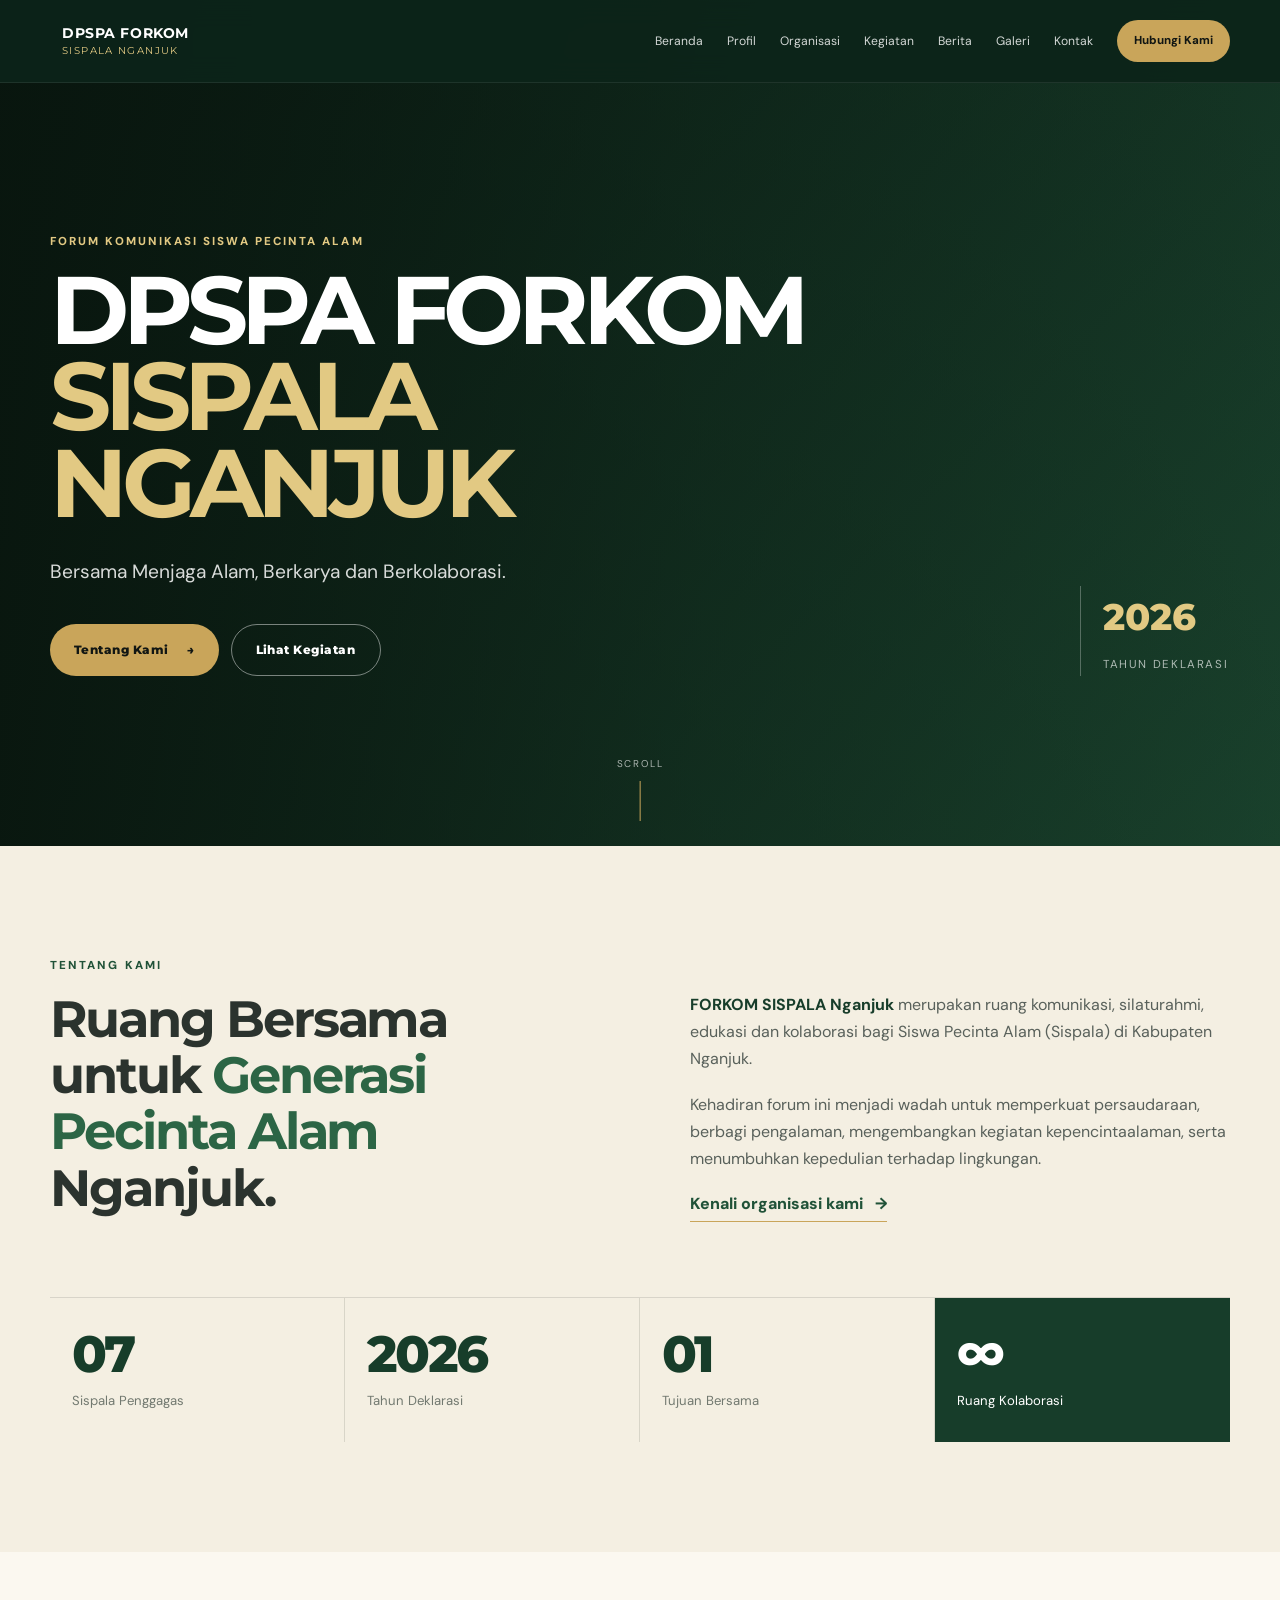
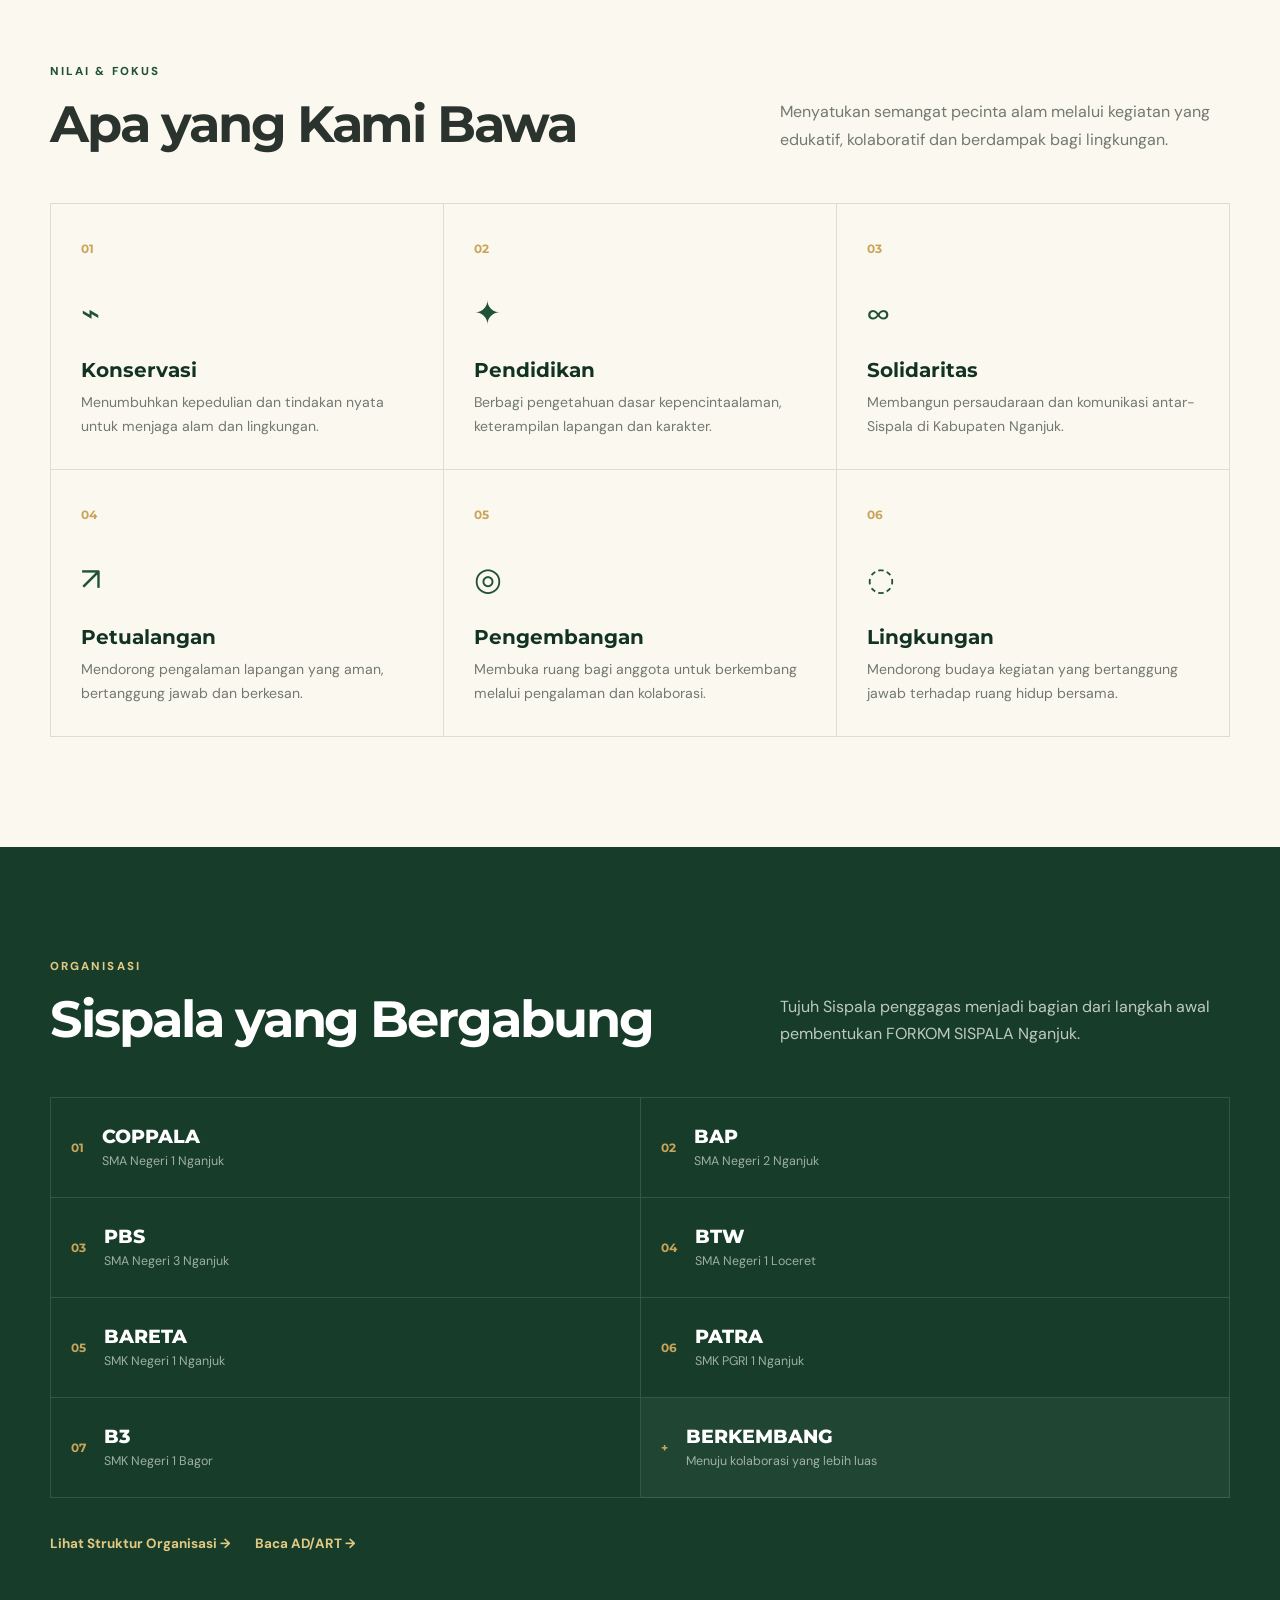
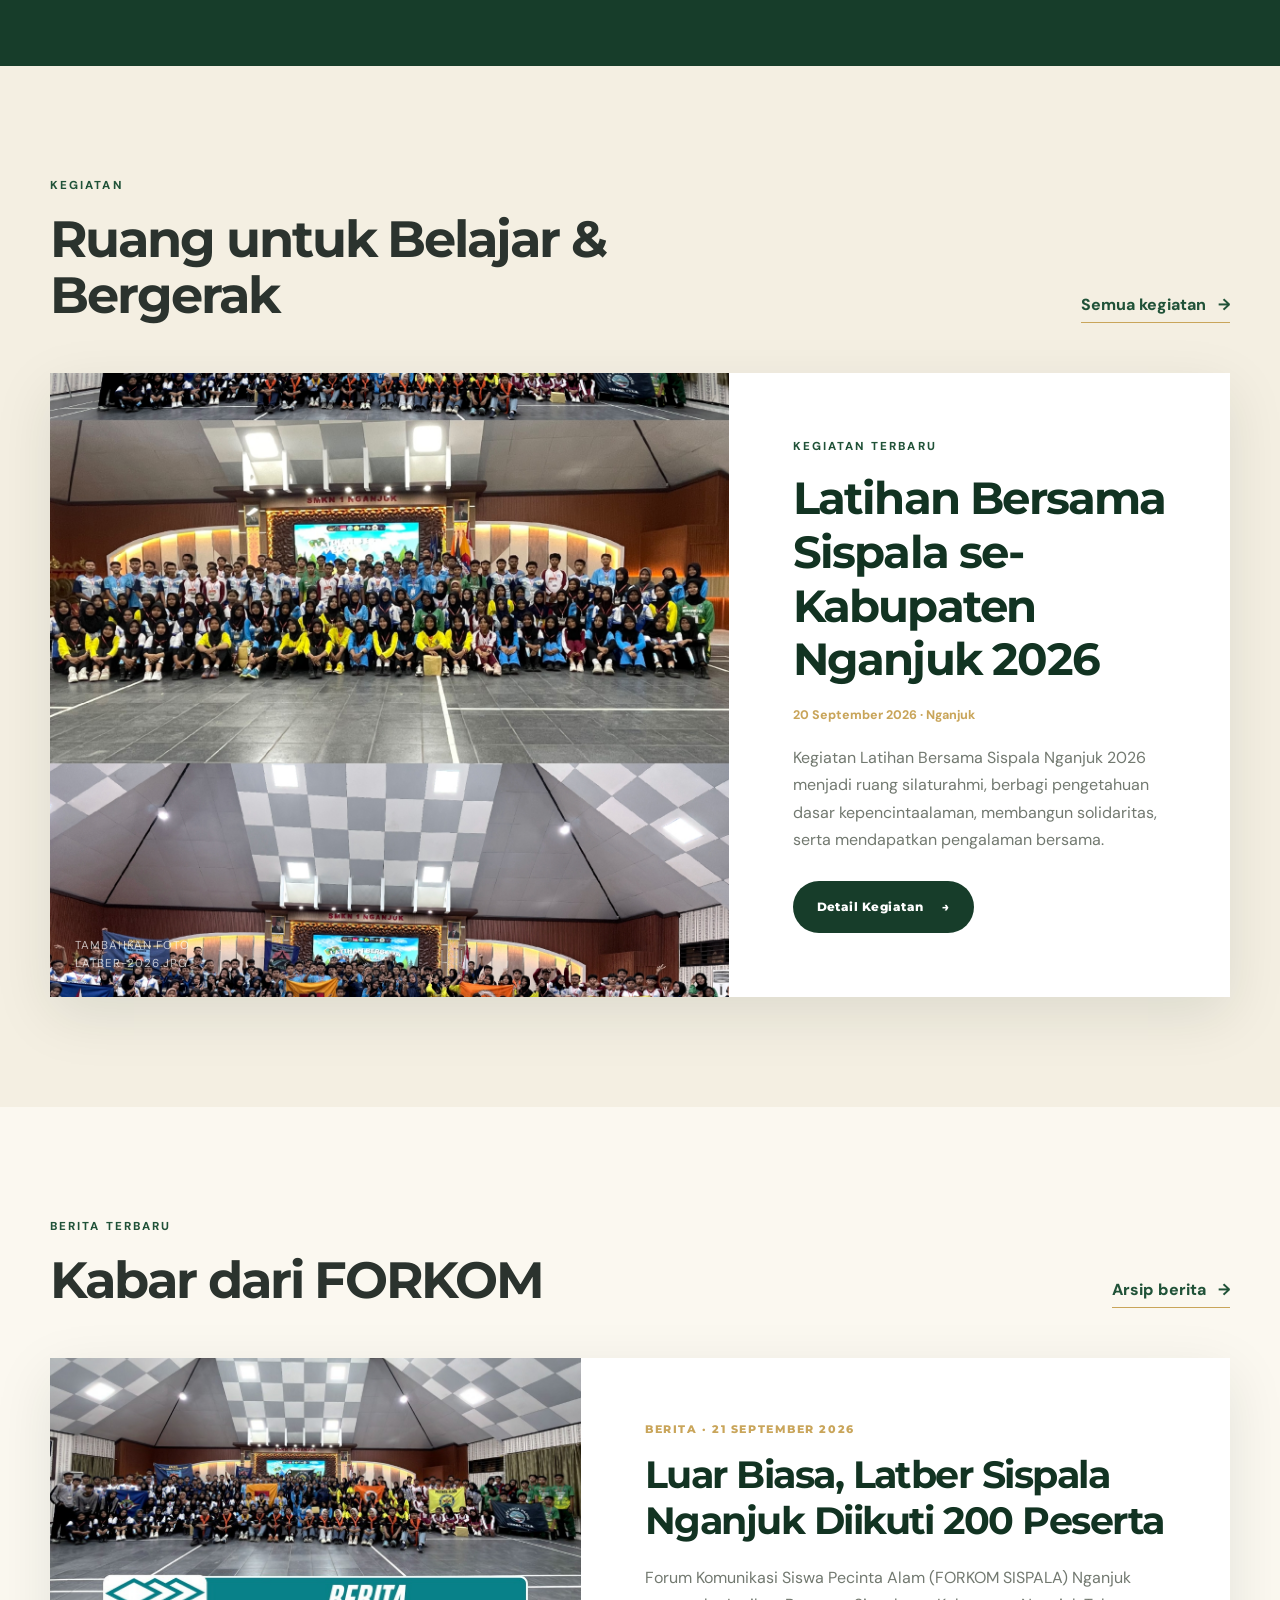
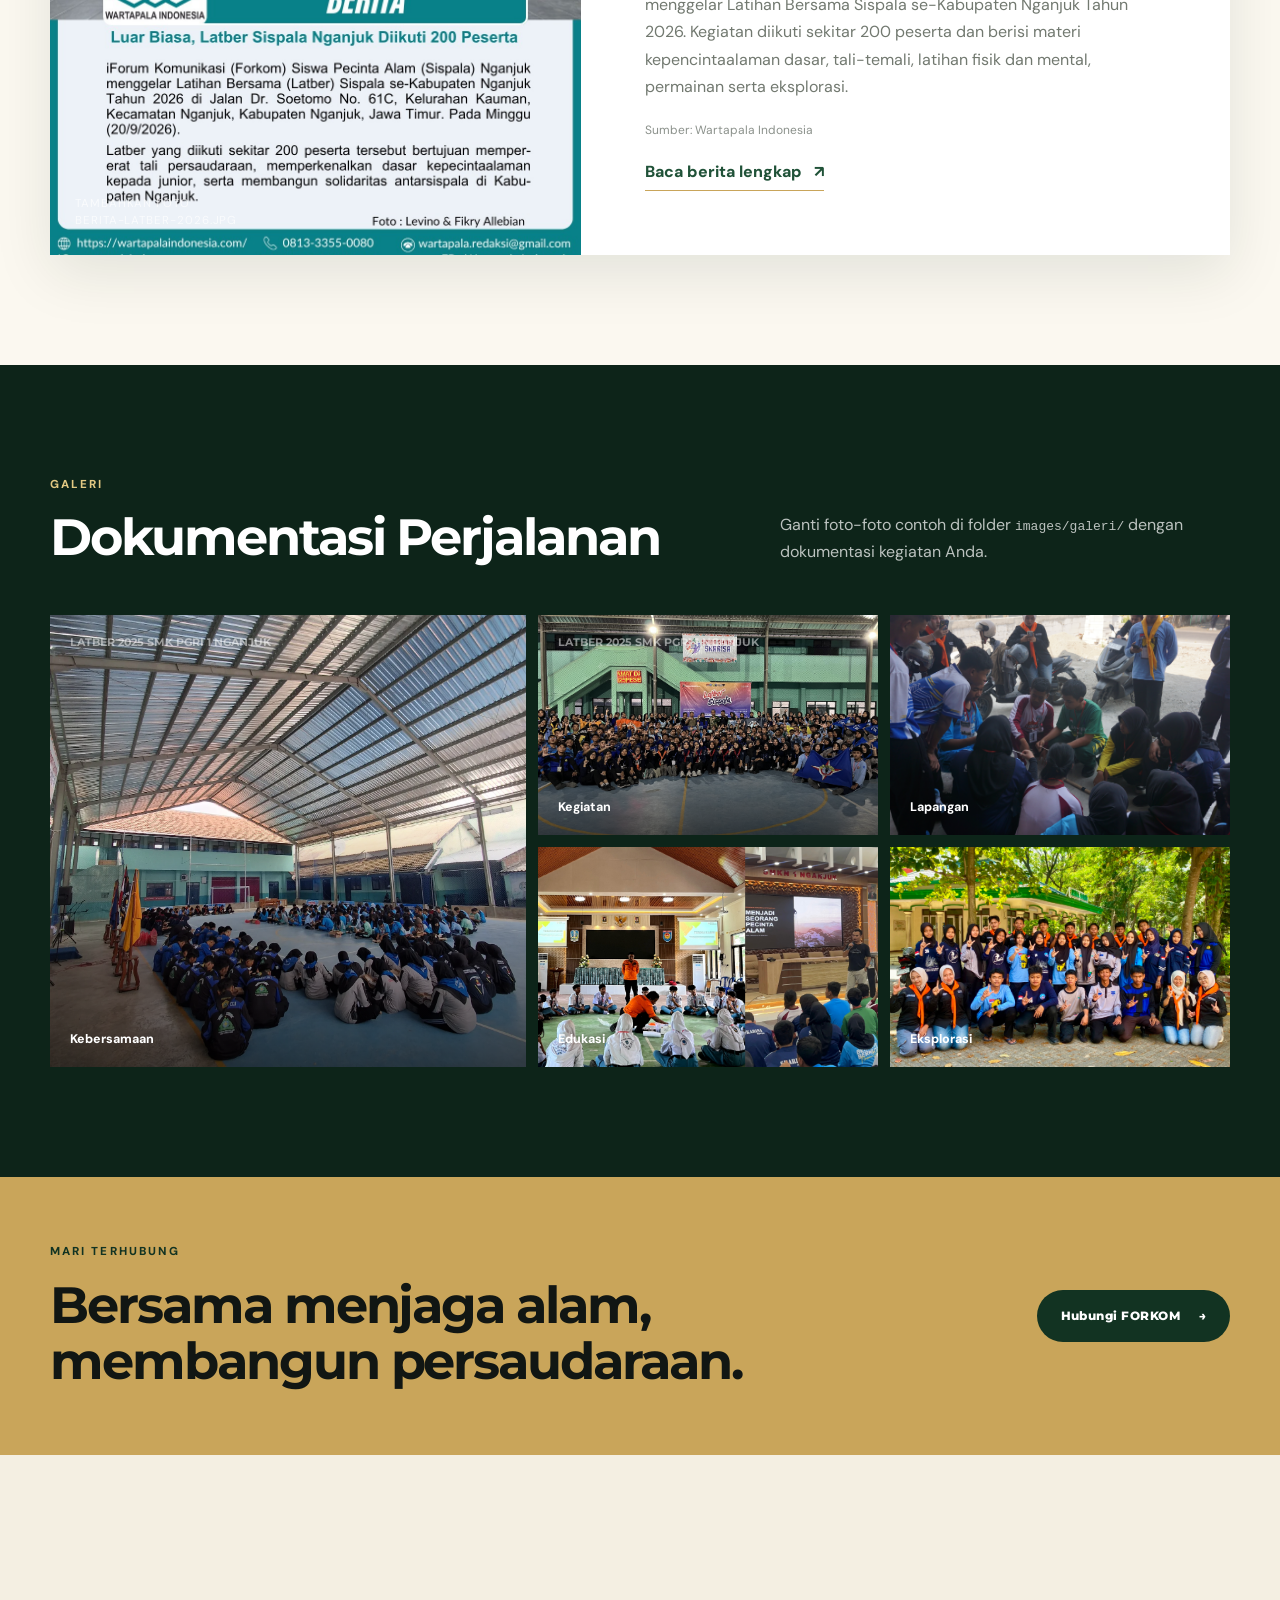
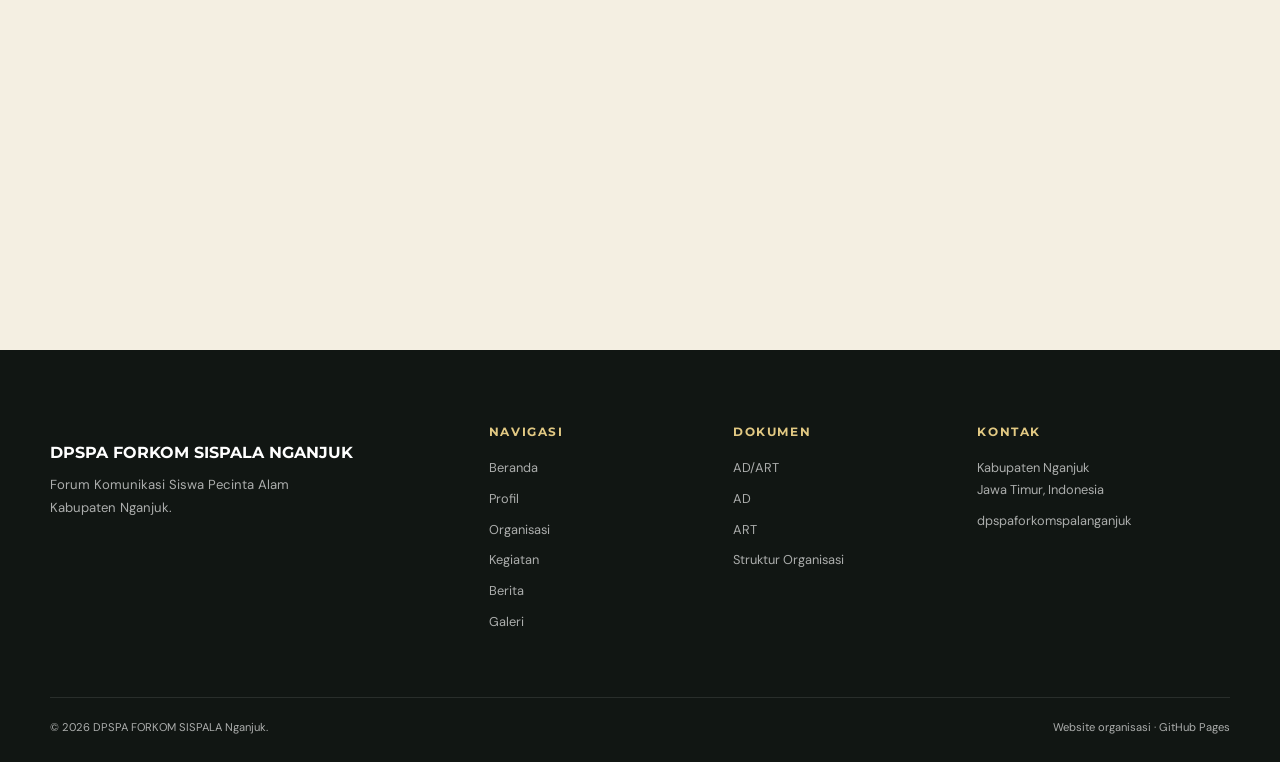
==== index.html @ f6ee7686 "Update index.html" ====
<!DOCTYPE html>
<html lang="id">
<head>
  <meta charset="UTF-8">
  <meta name="viewport" content="width=device-width, initial-scale=1.0">
  <meta name="theme-color" content="#173d2a">
  <meta name="description" content="Website resmi DPSPA FORKOM SISPALA Nganjuk — Forum Komunikasi Siswa Pecinta Alam Kabupaten Nganjuk.">
  <meta name="keywords" content="FORKOM SISPALA Nganjuk, DPSPA, Sispala Nganjuk, pecinta alam, konservasi, Nganjuk">
  <meta property="og:title" content="DPSPA FORKOM SISPALA NGANJUK">
  <meta property="og:description" content="Bersama Menjaga Alam, Berkarya dan Berkolaborasi.">
  <meta property="og:type" content="website">
  <title>DPSPA FORKOM SISPALA NGANJUK</title>

  <!-- Google Fonts -->
  <link rel="preconnect" href="https://fonts.googleapis.com">
  <link rel="preconnect" href="https://fonts.gstatic.com" crossorigin>
  <link href="https://fonts.googleapis.com/css2?family=DM+Sans:wght@400;500;600;700&family=Montserrat:wght@600;700;800&display=swap" rel="stylesheet">

 <link rel="stylesheet" href="style.css">
</head>
<body>

  <!-- =========================
       HEADER / NAVBAR
  ========================== -->
  <header class="site-header" id="top">
    <div class="container nav-wrap">
      <a class="brand" href="#beranda" aria-label="DPSPA FORKOM SISPALA Nganjuk">
        <div class="brand-logos">
          <img src="images/logo-dpspa.png" alt="Logo DPSPA" class="brand-logo" onerror="this.style.display='none'">
          <img src="images/logo-forkom.png" alt="Logo FORKOM SISPALA Nganjuk" class="brand-logo brand-logo-forkom" onerror="this.style.display='none'">
        </div>
        <div class="brand-text">
          <strong>DPSPA FORKOM</strong>
          <span>SISPALA NGANJUK</span>
        </div>
      </a>

      <button class="menu-toggle" type="button" aria-label="Buka menu" aria-expanded="false" aria-controls="main-menu">
        <span></span><span></span><span></span>
      </button>

      <nav class="main-nav" id="main-menu">
        <a href="#beranda">Beranda</a>
        <a href="#profil">Profil</a>
        <a href="#organisasi">Organisasi</a>
        <a href="#kegiatan">Kegiatan</a>
        <a href="#berita">Berita</a>
        <a href="#galeri">Galeri</a>
        <a href="#kontak">Kontak</a>
        <a class="nav-cta" href="#kontak">Hubungi Kami</a>
      </nav>
    </div>
  </header>

  <main>

    <!-- =========================
         HERO
    ========================== -->
    <section class="hero" id="beranda">
      <div class="hero-overlay"></div>
      <div class="container hero-content">
        <div class="hero-copy reveal">
          <p class="eyebrow light">FORUM KOMUNIKASI SISWA PECINTA ALAM</p>
          <h1>DPSPA FORKOM<br><span>SISPALA NGANJUK</span></h1>
          <p class="hero-subtitle">Bersama Menjaga Alam, Berkarya dan Berkolaborasi.</p>
          <div class="hero-actions">
            <a class="btn btn-gold" href="#profil">Tentang Kami <span>→</span></a>
            <a class="btn btn-outline-light" href="#kegiatan">Lihat Kegiatan</a>
          </div>
        </div>

        <div class="hero-badge reveal">
          <span class="badge-number">2026</span>
          <span class="badge-label">Tahun Deklarasi</span>
        </div>
      </div>
      <a class="scroll-down" href="#profil" aria-label="Gulir ke profil">
        <span>Scroll</span>
        <i></i>
      </a>
    </section>

    <!-- =========================
         INTRO / PROFIL
    ========================== -->
    <section class="section section-cream" id="profil">
      <div class="container">
        <div class="two-col">
          <div class="section-heading reveal">
            <p class="eyebrow">TENTANG KAMI</p>
            <h2>Ruang Bersama untuk <em>Generasi Pecinta Alam</em> Nganjuk.</h2>
          </div>

          <div class="intro-copy reveal">
            <p>
              <strong>FORKOM SISPALA Nganjuk</strong> merupakan ruang komunikasi,
              silaturahmi, edukasi dan kolaborasi bagi Siswa Pecinta Alam
              (Sispala) di Kabupaten Nganjuk.
            </p>
            <p>
              Kehadiran forum ini menjadi wadah untuk memperkuat persaudaraan,
              berbagi pengalaman, mengembangkan kegiatan kepencintaalaman,
              serta menumbuhkan kepedulian terhadap lingkungan.
            </p>
            <a class="text-link" href="#organisasi">Kenali organisasi kami <span>→</span></a>
          </div>
        </div>

        <div class="stats-grid reveal">
          <div class="stat-card">
            <strong>07</strong>
            <span>Sispala Penggagas</span>
          </div>
          <div class="stat-card">
            <strong>2026</strong>
            <span>Tahun Deklarasi</span>
          </div>
          <div class="stat-card">
            <strong>01</strong>
            <span>Tujuan Bersama</span>
          </div>
          <div class="stat-card stat-card-dark">
            <strong>∞</strong>
            <span>Ruang Kolaborasi</span>
          </div>
        </div>
      </div>
    </section>

    <!-- =========================
         FOCUS
    ========================== -->
    <section class="section section-white">
      <div class="container">
        <div class="section-top reveal">
          <div>
            <p class="eyebrow">NILAI & FOKUS</p>
            <h2>Apa yang Kami Bawa</h2>
          </div>
          <p class="section-lead">
            Menyatukan semangat pecinta alam melalui kegiatan yang edukatif,
            kolaboratif dan berdampak bagi lingkungan.
          </p>
        </div>

        <div class="focus-grid">
          <article class="focus-card reveal">
            <span class="focus-no">01</span>
            <div class="icon">⌁</div>
            <h3>Konservasi</h3>
            <p>Menumbuhkan kepedulian dan tindakan nyata untuk menjaga alam dan lingkungan.</p>
          </article>

          <article class="focus-card reveal">
            <span class="focus-no">02</span>
            <div class="icon">✦</div>
            <h3>Pendidikan</h3>
            <p>Berbagi pengetahuan dasar kepencintaalaman, keterampilan lapangan dan karakter.</p>
          </article>

          <article class="focus-card reveal">
            <span class="focus-no">03</span>
            <div class="icon">∞</div>
            <h3>Solidaritas</h3>
            <p>Membangun persaudaraan dan komunikasi antar-Sispala di Kabupaten Nganjuk.</p>
          </article>

          <article class="focus-card reveal">
            <span class="focus-no">04</span>
            <div class="icon">↗</div>
            <h3>Petualangan</h3>
            <p>Mendorong pengalaman lapangan yang aman, bertanggung jawab dan berkesan.</p>
          </article>

          <article class="focus-card reveal">
            <span class="focus-no">05</span>
            <div class="icon">◎</div>
            <h3>Pengembangan</h3>
            <p>Membuka ruang bagi anggota untuk berkembang melalui pengalaman dan kolaborasi.</p>
          </article>

          <article class="focus-card reveal">
            <span class="focus-no">06</span>
            <div class="icon">◌</div>
            <h3>Lingkungan</h3>
            <p>Mendorong budaya kegiatan yang bertanggung jawab terhadap ruang hidup bersama.</p>
          </article>
        </div>
      </div>
    </section>

    <!-- =========================
         ORGANISASI
    ========================== -->
    <section class="section section-green" id="organisasi">
      <div class="container">
        <div class="section-top section-top-light reveal">
          <div>
            <p class="eyebrow light">ORGANISASI</p>
            <h2>Sispala yang Bergabung</h2>
          </div>
          <p class="section-lead light-text">
            Tujuh Sispala penggagas menjadi bagian dari langkah awal
            pembentukan FORKOM SISPALA Nganjuk.
          </p>
        </div>

        <div class="sispala-grid">
          <div class="sispala-item reveal"><span>01</span><div><strong>COPPALA</strong><small>SMA Negeri 1 Nganjuk</small></div></div>
          <div class="sispala-item reveal"><span>02</span><div><strong>BAP</strong><small>SMA Negeri 2 Nganjuk</small></div></div>
          <div class="sispala-item reveal"><span>03</span><div><strong>PBS</strong><small>SMA Negeri 3 Nganjuk</small></div></div>
          <div class="sispala-item reveal"><span>04</span><div><strong>BTW</strong><small>SMA Negeri 1 Loceret</small></div></div>
          <div class="sispala-item reveal"><span>05</span><div><strong>BARETA</strong><small>SMK Negeri 1 Nganjuk</small></div></div>
          <div class="sispala-item reveal"><span>06</span><div><strong>PATRA</strong><small>SMK PGRI 1 Nganjuk</small></div></div>
          <div class="sispala-item reveal"><span>07</span><div><strong>B3</strong><small>SMK Negeri 1 Bagor</small></div></div>
          <div class="sispala-item sispala-more reveal"><span>+</span><div><strong>BERKEMBANG</strong><small>Menuju kolaborasi yang lebih luas</small></div></div>
        </div>

        <div class="organization-links reveal">
          <a href="organisasi.html">Lihat Struktur Organisasi →</a>
          <a href="ad-art.html">Baca AD/ART →</a>
        </div>
      </div>
    </section>

    <!-- =========================
         KEGIATAN
    ========================== -->
    <section class="section section-cream" id="kegiatan">
      <div class="container">
        <div class="section-top reveal">
          <div>
            <p class="eyebrow">KEGIATAN</p>
            <h2>Ruang untuk Belajar & Bergerak</h2>
          </div>
          <a class="text-link desktop-link" href="kegiatan.html">Semua kegiatan <span>→</span></a>
        </div>

        <div class="featured-activity reveal">
          <div class="activity-image image-placeholder">
            <img src="images/kegiatan/latber-2026.jpg" alt="Latber Sispala Nganjuk 2026" onerror="this.style.display='none'">
            <span>Tambahkan foto<br>latber-2026.jpg</span>
          </div>
          <div class="activity-content">
            <p class="eyebrow">KEGIATAN TERBARU</p>
            <h3>Latihan Bersama Sispala se-Kabupaten Nganjuk 2026</h3>
            <p class="activity-meta">20 September 2026 · Nganjuk</p>
            <p>
              Kegiatan Latihan Bersama Sispala Nganjuk 2026 menjadi ruang
              silaturahmi, berbagi pengetahuan dasar kepencintaalaman,
              membangun solidaritas, serta mendapatkan pengalaman bersama.
            </p>
            <a class="btn btn-dark" href="kegiatan.html">Detail Kegiatan <span>→</span></a>
          </div>
        </div>
      </div>
    </section>

    <!-- =========================
         BERITA
    ========================== -->
    <section class="section section-white" id="berita">
      <div class="container">
        <div class="section-top reveal">
          <div>
            <p class="eyebrow">BERITA TERBARU</p>
            <h2>Kabar dari FORKOM</h2>
          </div>
          <a class="text-link desktop-link" href="berita.html">Arsip berita <span>→</span></a>
        </div>

        <article class="news-feature reveal">
          <div class="news-image image-placeholder">
            <img src="images/berita-latber-2026.jpg" alt="Berita Latber Sispala Nganjuk" onerror="this.style.display='none'">
            <span>Tambahkan foto<br>berita-latber-2026.jpg</span>
          </div>
          <div class="news-body">
            <div class="news-tag">BERITA · 21 SEPTEMBER 2026</div>
            <h3>Luar Biasa, Latber Sispala Nganjuk Diikuti 200 Peserta</h3>
            <p>
              Forum Komunikasi Siswa Pecinta Alam (FORKOM SISPALA) Nganjuk
              menggelar Latihan Bersama Sispala se-Kabupaten Nganjuk Tahun 2026.
              Kegiatan diikuti sekitar 200 peserta dan berisi materi
              kepencintaalaman dasar, tali-temali, latihan fisik dan mental,
              permainan serta eksplorasi.
            </p>
            <p class="source-note">Sumber: Wartapala Indonesia</p>
            <a class="text-link" href="https://wartapalaindonesia.com/luar-biasa-latber-sispala-nganjuk-diikuti-200-peserta/" target="_blank" rel="noopener">
              Baca berita lengkap <span>↗</span>
            </a>
          </div>
        </article>
      </div>
    </section>

    <!-- =========================
         GALERI
    ========================== -->
    <section class="section section-dark" id="galeri">
      <div class="container">
        <div class="section-top section-top-light reveal">
          <div>
            <p class="eyebrow light">GALERI</p>
            <h2>Dokumentasi Perjalanan</h2>
          </div>
          <p class="section-lead light-text">Ganti foto-foto contoh di folder <code>images/galeri/</code> dengan dokumentasi kegiatan Anda.</p>
        </div>

        <div class="gallery-grid">
          <button class="gallery-card gallery-large reveal" data-image="images/galeri/Latber-2025-01.jpg" aria-label="Buka foto galeri 1">
            <img src="images/galeri/Latber-2025-01.jpg" alt="Dokumentasi Latber Sispala Nganjuk 2025">
            <span class="gallery-fallback">LATBER 2025 SMK PGRI 1 NGANJUK</span>
            <span class="gallery-caption">Kebersamaan</span>
          </button>
          <button class="gallery-card reveal" data-image="images/galeri/latber-2025.jpg aria-label="Buka foto galeri 2">
            <img src="images/galeri/latber-2025.jpg" alt="Dokumentasi Latber Sispala Nganjuk 2025">
            <span class="gallery-fallback">LATBER 2025 SMK PGRI 1 NGANJUK</span>
            <span class="gallery-caption">Kegiatan</span>
          </button>
          <button class="gallery-card reveal" data-image="images/galeri/lapangan.jpg" aria-label="Buka foto galeri 3">
            <img src="images/galeri/lapangan.jpg" alt="Dokumentasi kegiatan 3"
            <span class="gallery-fallback">LATBER 2026 SMKN 1 NGANJUK</span>
            <span class="gallery-caption">Lapangan</span>
          </button>
          <button class="gallery-card reveal" data-image="images/galeri/edukasi.jpg" aria-label="Buka foto galeri 4">
            <img src="images/galeri/edukasi.jpg" alt="Dokumentasi kegiatan 4"
            <span class="gallery-fallback">DIKSAR PPK SMKN 1 BAGOR</span>
            <span class="gallery-caption">Edukasi</span>
          </button>
          <button class="gallery-card reveal" data-image="images/galeri/eksplorasi.jpg" aria-label="Buka foto galeri 5">
            <img src="images/galeri/eksplorasi.jpg" alt="Dokumentasi kegiatan 5"
            <span class="gallery-fallback">TECHNICAL MEETING LATBER 2026</span>
            <span class="gallery-caption">Eksplorasi</span>
          </button>
        </div>
      </div>
    </section>

    <!-- =========================
         CTA
    ========================== -->
    <section class="cta-section">
      <div class="container cta-inner reveal">
        <div>
          <p class="eyebrow">MARI TERHUBUNG</p>
          <h2>Bersama menjaga alam,<br>membangun persaudaraan.</h2>
        </div>
        <a class="btn btn-gold" href="#kontak">Hubungi FORKOM <span>→</span></a>
      </div>
    </section>

    <!-- =========================
         KONTAK
    ========================== -->
    <section class="section section-cream contact-section" id="kontak">
      <div class="container">
        <div class="two-col contact-grid">
          <div class="section-heading reveal">
            <p class="eyebrow">KONTAK</p>
            <h2>Mari Bangun Kolaborasi.</h2>
            <p class="contact-intro">
              Untuk informasi organisasi, kegiatan, kerja sama, dokumentasi,
              atau kebutuhan lainnya, silakan hubungi kanal resmi FORKOM.
            </p>
          </div>

          <div class="contact-list reveal">
            <a href="mailto:dpspaforkompalanganjuk@gmail.com" class="contact-item">
              <span class="contact-icon">@</span>
              <span><small>Email</small><strong>dpspaforkompalanganjuk@gmail.com</strong></span>
            </a>
            <a href="#" class="contact-item" id="instagram-link">
              <span class="contact-icon">◎</span>
              <span><small>Instagram</small><strong>@forkom.pala_nganjuk</strong></span>
            </a>
            <a href="#" class="contact-item">
              <span class="contact-icon">⌖</span>
              <span><small>Wilayah</small><strong>Kabupaten Nganjuk, Jawa Timur</strong></span>
            </a>
          </div>
        </div>
      </div>
    </section>

  </main>

  <!-- =========================
       FOOTER
  ========================== -->
  <footer class="site-footer">
    <div class="container footer-grid">
      <div class="footer-brand">
        <div class="footer-logos">
          <img src="images/logo-dpspa.png" alt="Logo DPSPA" onerror="this.style.display='none'">
          <img src="images/logo-forkom.png" alt="Logo FORKOM SISPALA" onerror="this.style.display='none'">
        </div>
        <h3>DPSPA FORKOM SISPALA NGANJUK</h3>
        <p>Forum Komunikasi Siswa Pecinta Alam Kabupaten Nganjuk.</p>
      </div>

      <div>
        <h4>Navigasi</h4>
        <a href="#beranda">Beranda</a>
        <a href="#profil">Profil</a>
        <a href="#organisasi">Organisasi</a>
        <a href="#kegiatan">Kegiatan</a>
        <a href="#berita">Berita</a>
        <a href="#galeri">Galeri</a>
      </div>

      <div>
        <h4>Dokumen</h4>
        <a href="ad-art.html">AD/ART</a>
        <a href="documents/ad.pdf" target="_blank">AD</a>
        <a href="documents/art.pdf" target="_blank">ART</a>
        <a href="organisasi.html">Struktur Organisasi</a>
      </div>

      <div>
        <h4>Kontak</h4>
        <p>Kabupaten Nganjuk<br>Jawa Timur, Indonesia</p>
        <a href="mailto:dpspaforkomspalanganjuk">dpspaforkomspalanganjuk</a>
      </div>
    </div>

    <div class="container footer-bottom">
      <span>© <span id="year"></span> DPSPA FORKOM SISPALA Nganjuk.</span>
      <span>Website organisasi · GitHub Pages</span>
    </div>
  </footer>

  <!-- Lightbox -->
  <div class="lightbox" id="lightbox" aria-hidden="true">
    <button class="lightbox-close" type="button" aria-label="Tutup">×</button>
    <img id="lightbox-image" src="" alt="Dokumentasi">
  </div>

  <script src="script.js"></script>
</body>
</html>
---- style.css ----
:root {
  --green-950: #0d2419;
  --green-900: #123322;
  --green-800: #173d2a;
  --green-700: #205238;
  --green-600: #2c6545;
  --cream: #f4efe2;
  --cream-2: #fbf8f0;
  --gold: #c9a55a;
  --gold-light: #e2c983;
  --black: #111613;
  --text: #2b332e;
  --muted: #727970;
  --line: rgba(17, 22, 19, .12);
  --white: #fff;
  --shadow: 0 18px 55px rgba(13, 36, 25, .10);
  --radius: 20px;
  --container: 1180px;
}

* { box-sizing: border-box; margin: 0; padding: 0; }
html { scroll-behavior: smooth; }
body {
  font-family: "DM Sans", sans-serif;
  color: var(--text);
  background: var(--cream-2);
  line-height: 1.7;
  overflow-x: hidden;
}
body.menu-open { overflow: hidden; }
img { max-width: 100%; display: block; }
button, a { font: inherit; }
a { color: inherit; text-decoration: none; }
button { border: 0; background: none; cursor: pointer; }

.container { width: min(calc(100% - 48px), var(--container)); margin-inline: auto; }

h1, h2, h3, h4, .brand-text, .btn {
  font-family: "Montserrat", sans-serif;
}
h2 {
  font-size: clamp(2.1rem, 4vw, 3.8rem);
  line-height: 1.1;
  letter-spacing: -.04em;
}
h3 { line-height: 1.2; }

.eyebrow {
  color: var(--green-700);
  font-size: .72rem;
  font-weight: 800;
  letter-spacing: .18em;
  text-transform: uppercase;
  margin-bottom: 15px;
}
.eyebrow.light { color: var(--gold-light); }
.light-text { color: rgba(255,255,255,.72) !important; }

.section { padding: 110px 0; }
.section-cream { background: var(--cream); }
.section-white { background: var(--cream-2); }
.section-green { background: var(--green-800); color: #fff; }
.section-dark { background: var(--green-950); color: #fff; }

.section-top {
  display: flex;
  justify-content: space-between;
  align-items: end;
  gap: 50px;
  margin-bottom: 50px;
}
.section-top > * { max-width: 680px; }
.section-lead {
  color: var(--muted);
  max-width: 450px !important;
}
.section-top-light h2 { color: #fff; }

.text-link {
  display: inline-flex;
  align-items: center;
  gap: 12px;
  color: var(--green-700);
  font-weight: 800;
  border-bottom: 1px solid var(--gold);
  padding-bottom: 4px;
  transition: .25s ease;
}
.text-link:hover { gap: 17px; color: var(--green-900); }

.btn {
  display: inline-flex;
  align-items: center;
  justify-content: center;
  gap: 18px;
  min-height: 52px;
  padding: 0 24px;
  border-radius: 999px;
  font-size: .78rem;
  font-weight: 800;
  letter-spacing: .04em;
  transition: transform .25s ease, background .25s ease, color .25s ease;
}
.btn:hover { transform: translateY(-3px); }
.btn-gold { background: var(--gold); color: var(--black); }
.btn-gold:hover { background: var(--gold-light); }
.btn-dark { background: var(--green-800); color: #fff; }
.btn-dark:hover { background: var(--green-950); }
.btn-outline-light { border: 1px solid rgba(255,255,255,.45); color: #fff; }
.btn-outline-light:hover { background: #fff; color: var(--green-800); }

/* Header */
.site-header {
  position: fixed;
  z-index: 1000;
  top: 0; left: 0; width: 100%;
  background: rgba(13, 36, 25, .92);
  backdrop-filter: blur(14px);
  border-bottom: 1px solid rgba(255,255,255,.08);
  color: #fff;
}
.nav-wrap {
  min-height: 82px;
  display: flex;
  align-items: center;
  justify-content: space-between;
  gap: 30px;
}
.brand { display: flex; align-items: center; gap: 12px; }
.brand-logos { display: flex; align-items: center; gap: 6px; }
.brand-logo {
  width: 40px; height: 40px; object-fit: contain;
}
.brand-logo-forkom { width: 46px; height: 46px; }
.brand-text { display: flex; flex-direction: column; line-height: 1.1; }
.brand-text strong { font-size: .9rem; letter-spacing: .04em; }
.brand-text span { color: var(--gold-light); font-size: .62rem; letter-spacing: .14em; margin-top: 4px; }
.main-nav { display: flex; align-items: center; gap: 24px; }
.main-nav > a:not(.nav-cta) {
  font-size: .76rem;
  color: rgba(255,255,255,.82);
  transition: .2s ease;
}
.main-nav > a:not(.nav-cta):hover { color: var(--gold-light); }
.nav-cta {
  background: var(--gold);
  color: var(--black);
  padding: 11px 17px;
  border-radius: 999px;
  font-size: .72rem;
  font-weight: 800;
}
.menu-toggle { display: none; width: 44px; height: 44px; }
.menu-toggle span {
  display: block; width: 25px; height: 2px;
  background: #fff; margin: 5px auto; transition: .25s;
}

/* Hero */
.hero {
  min-height: 94vh;
  position: relative;
  display: flex;
  align-items: center;
  background:
    linear-gradient(90deg, rgba(8,20,13,.90), rgba(8,20,13,.48) 55%, rgba(8,20,13,.28)),
    url("../images/hero.jpg") center/cover no-repeat,
    linear-gradient(135deg, var(--green-950), var(--green-700));
  color: #fff;
  padding-top: 82px;
}
.hero-content {
  position: relative;
  z-index: 2;
  display: flex;
  justify-content: space-between;
  align-items: end;
  gap: 40px;
  padding: 80px 0 100px;
}
.hero-copy { max-width: 850px; }
.hero h1 {
  font-size: clamp(3rem, 7.5vw, 7.3rem);
  line-height: .9;
  letter-spacing: -.065em;
}
.hero h1 span { color: var(--gold-light); }
.hero-subtitle {
  margin-top: 30px;
  font-size: clamp(1rem, 1.5vw, 1.3rem);
  color: rgba(255,255,255,.84);
  max-width: 620px;
}
.hero-actions { display: flex; gap: 12px; flex-wrap: wrap; margin-top: 35px; }
.hero-badge {
  min-width: 150px;
  border-left: 1px solid rgba(255,255,255,.28);
  padding-left: 22px;
}
.badge-number { display: block; color: var(--gold-light); font-family: Montserrat; font-size: 2.3rem; font-weight: 800; }
.badge-label { color: rgba(255,255,255,.65); font-size: .72rem; text-transform: uppercase; letter-spacing: .14em; }
.scroll-down {
  position: absolute; z-index: 3; bottom: 25px; left: 50%;
  transform: translateX(-50%);
  color: rgba(255,255,255,.65);
  font-size: .62rem; letter-spacing: .18em; text-transform: uppercase;
  display: flex; flex-direction: column; align-items: center; gap: 8px;
}
.scroll-down i { width: 1px; height: 40px; background: var(--gold); }

/* Intro */
.two-col { display: grid; grid-template-columns: 1fr 1fr; gap: 100px; align-items: start; }
.section-heading h2 em { color: var(--green-600); font-style: normal; }
.intro-copy { padding-top: 35px; max-width: 570px; }
.intro-copy p { margin-bottom: 18px; color: #59615b; }
.intro-copy strong { color: var(--green-800); }
.stats-grid {
  display: grid; grid-template-columns: repeat(4, 1fr);
  margin-top: 75px; border-top: 1px solid var(--line);
}
.stat-card {
  padding: 30px 22px;
  border-right: 1px solid var(--line);
}
.stat-card:last-child { border-right: 0; }
.stat-card strong {
  display: block; font: 800 clamp(2rem, 4vw, 3.2rem)/1 "Montserrat";
  color: var(--green-800);
  letter-spacing: -.05em;
}
.stat-card span { display: block; margin-top: 10px; color: var(--muted); font-size: .82rem; }
.stat-card-dark { background: var(--green-800); }
.stat-card-dark strong, .stat-card-dark span { color: #fff; }

/* Focus */
.focus-grid { display: grid; grid-template-columns: repeat(3, 1fr); border-top: 1px solid var(--line); border-left: 1px solid var(--line); }
.focus-card {
  position: relative; min-height: 260px; padding: 30px;
  border-right: 1px solid var(--line); border-bottom: 1px solid var(--line);
  transition: .25s ease;
}
.focus-card:hover { background: #fff; box-shadow: var(--shadow); transform: translateY(-4px); z-index: 2; }
.focus-no { color: var(--gold); font: 700 .72rem Montserrat; }
.focus-card .icon { color: var(--green-700); font-size: 2rem; margin: 25px 0 18px; }
.focus-card h3 { font-size: 1.25rem; margin-bottom: 9px; color: var(--green-900); }
.focus-card p { color: var(--muted); font-size: .88rem; }

/* Sispala */
.sispala-grid { display: grid; grid-template-columns: repeat(2, 1fr); border-top: 1px solid rgba(255,255,255,.13); border-left: 1px solid rgba(255,255,255,.13); }
.sispala-item {
  display: flex; gap: 18px; align-items: center;
  min-height: 100px; padding: 20px;
  border-right: 1px solid rgba(255,255,255,.13);
  border-bottom: 1px solid rgba(255,255,255,.13);
}
.sispala-item > span { color: var(--gold); font: 700 .72rem Montserrat; }
.sispala-item strong { display: block; font: 800 1.2rem Montserrat; }
.sispala-item small { display: block; color: rgba(255,255,255,.58); font-size: .78rem; margin-top: 3px; }
.sispala-more { background: rgba(255,255,255,.04); }
.organization-links { display: flex; gap: 25px; margin-top: 35px; }
.organization-links a { color: var(--gold-light); font-weight: 700; font-size: .84rem; }

/* Activity */
.featured-activity {
  display: grid; grid-template-columns: 1.15fr .85fr;
  background: #fff; box-shadow: var(--shadow);
}
.activity-image { min-height: 520px; }
.activity-content { padding: clamp(35px, 5vw, 75px); display: flex; flex-direction: column; align-items: flex-start; justify-content: center; }
.activity-content h3 { font-size: clamp(2rem, 3.5vw, 3.4rem); color: var(--green-900); letter-spacing: -.04em; }
.activity-meta { color: var(--gold); font-weight: 800; font-size: .78rem; margin: 18px 0; }
.activity-content > p:not(.eyebrow):not(.activity-meta) { color: var(--muted); margin-bottom: 28px; }

/* News */
.news-feature { display: grid; grid-template-columns: .9fr 1.1fr; background: #fff; box-shadow: var(--shadow); }
.news-image { min-height: 430px; }
.news-body { padding: clamp(35px, 5vw, 70px); }
.news-tag { color: var(--gold); font: 800 .7rem Montserrat; letter-spacing: .14em; margin-bottom: 16px; }
.news-body h3 { font-size: clamp(1.8rem, 3vw, 3rem); color: var(--green-900); letter-spacing: -.04em; }
.news-body p:not(.source-note) { color: var(--muted); margin: 20px 0; }
.source-note { color: #8b918b; font-size: .75rem; margin: 18px 0; }

/* Placeholder */
.image-placeholder {
  position: relative; overflow: hidden;
  background:
    radial-gradient(circle at 70% 30%, rgba(201,165,90,.32), transparent 30%),
    linear-gradient(135deg, #1a3f2c, #0c2117);
}
.image-placeholder img { width: 100%; height: 100%; object-fit: cover; position: absolute; inset: 0; }
.image-placeholder > span {
  position: absolute; left: 25px; bottom: 25px;
  color: rgba(255,255,255,.7);
  font-size: .72rem; letter-spacing: .08em; text-transform: uppercase;
  line-height: 1.5;
}

/* Gallery */
.gallery-grid {
  display: grid; grid-template-columns: 1.4fr 1fr 1fr; grid-template-rows: 220px 220px; gap: 12px;
}
.gallery-card {
  position: relative; overflow: hidden; min-height: 180px;
  background: linear-gradient(135deg, #1d4a33, #0c2016);
  text-align: left;
}
.gallery-card img { width: 100%; height: 100%; object-fit: cover; position: absolute; inset: 0; transition: .4s; }
.gallery-card:hover img { transform: scale(1.05); }
.gallery-large { grid-row: span 2; }
.gallery-caption {
  position: absolute; left: 20px; bottom: 17px; z-index: 2;
  color: #fff; font-weight: 800; font-size: .78rem;
}
.gallery-card::after {
  content: ""; position: absolute; inset: 0;
  background: linear-gradient(transparent 45%, rgba(0,0,0,.65));
}
.gallery-fallback { color: rgba(255,255,255,.5); position: absolute; top: 20px; left: 20px; font: 700 .7rem Montserrat; z-index: 1; }

/* CTA */
.cta-section { background: var(--gold); padding: 65px 0; color: var(--black); }
.cta-inner { display: flex; justify-content: space-between; align-items: center; gap: 40px; }
.cta-inner .eyebrow { color: var(--green-900); }
.cta-inner h2 { font-size: clamp(2rem, 4vw, 3.6rem); }
.cta-inner .btn { background: var(--green-900); color: #fff; }

/* Contact */
.contact-intro { margin-top: 25px; color: var(--muted); max-width: 500px; }
.contact-list { border-top: 1px solid var(--line); }
.contact-item {
  display: flex; align-items: center; gap: 18px;
  padding: 22px 0; border-bottom: 1px solid var(--line);
}
.contact-icon {
  width: 44px; height: 44px; display: grid; place-items: center;
  border-radius: 50%; background: var(--green-800); color: var(--gold-light);
  font-weight: 800;
}
.contact-item small { display: block; color: var(--muted); font-size: .7rem; text-transform: uppercase; letter-spacing: .1em; }
.contact-item strong { display: block; color: var(--green-900); margin-top: 3px; font-size: .9rem; }

/* Footer */
.site-footer { background: var(--black); color: rgba(255,255,255,.65); padding: 75px 0 25px; }
.footer-grid { display: grid; grid-template-columns: 2fr 1fr 1fr 1.3fr; gap: 50px; }
.footer-logos { display: flex; gap: 10px; margin-bottom: 18px; }
.footer-logos img { width: 48px; height: 48px; object-fit: contain; }
.footer-brand h3 { color: #fff; font-size: 1rem; }
.footer-brand p { margin-top: 12px; max-width: 300px; font-size: .82rem; }
.footer-grid h4 { color: var(--gold-light); font: 700 .72rem Montserrat; letter-spacing: .14em; text-transform: uppercase; margin-bottom: 18px; }
.footer-grid > div:not(.footer-brand) a { display: block; font-size: .8rem; margin: 9px 0; transition: .2s; }
.footer-grid > div:not(.footer-brand) a:hover { color: #fff; }
.footer-grid > div:not(.footer-brand) p { font-size: .8rem; }
.footer-bottom {
  display: flex; justify-content: space-between; gap: 20px;
  border-top: 1px solid rgba(255,255,255,.1); margin-top: 55px; padding-top: 20px;
  font-size: .7rem;
}

/* Lightbox */
.lightbox {
  position: fixed; inset: 0; z-index: 2000; display: none;
  place-items: center; padding: 40px; background: rgba(0,0,0,.92);
}
.lightbox.open { display: grid; }
.lightbox img { max-width: min(1100px, 95vw); max-height: 88vh; object-fit: contain; }
.lightbox-close { position: absolute; right: 25px; top: 15px; color: #fff; font-size: 3rem; }

/* Reveal */
.reveal { opacity: 0; transform: translateY(25px); transition: opacity .7s ease, transform .7s ease; }
.reveal.visible { opacity: 1; transform: none; }

/* Responsive */
@media (max-width: 1050px) {
  .main-nav { gap: 14px; }
  .main-nav > a:not(.nav-cta) { font-size: .68rem; }
  .two-col { gap: 55px; }
  .hero h1 { font-size: clamp(3rem, 8vw, 6rem); }
}

@media (max-width: 820px) {
  .container { width: min(calc(100% - 32px), var(--container)); }
  .section { padding: 80px 0; }
  .menu-toggle { display: block; }
  .main-nav {
    position: fixed; top: 82px; right: 0; width: min(330px, 88vw);
    height: calc(100vh - 82px); padding: 30px;
    flex-direction: column; align-items: stretch; gap: 0;
    background: var(--green-950);
    transform: translateX(110%); transition: .3s ease;
    box-shadow: -20px 0 50px rgba(0,0,0,.2);
  }
  .main-nav.open { transform: translateX(0); }
  .main-nav > a:not(.nav-cta) { padding: 15px 0; font-size: .82rem; border-bottom: 1px solid rgba(255,255,255,.08); }
  .nav-cta { margin-top: 20px; text-align: center; }
  .two-col, .featured-activity, .news-feature { grid-template-columns: 1fr; }
  .intro-copy { padding-top: 0; }
  .stats-grid { grid-template-columns: repeat(2, 1fr); }
  .stat-card:nth-child(2) { border-right: 0; }
  .stat-card:nth-child(3), .stat-card:nth-child(4) { border-top: 1px solid var(--line); }
  .focus-grid { grid-template-columns: repeat(2, 1fr); }
  .sispala-grid { grid-template-columns: 1fr; }
  .section-top, .cta-inner { align-items: flex-start; flex-direction: column; }
  .activity-image, .news-image { min-height: 360px; }
  .gallery-grid { grid-template-columns: 1fr 1fr; grid-template-rows: 220px 220px 220px; }
  .gallery-large { grid-row: span 2; }
  .gallery-card:last-child { grid-column: span 2; }
  .footer-grid { grid-template-columns: 1fr 1fr; }
  .footer-brand { grid-column: span 2; }
}

@media (max-width: 560px) {
  .brand-text { display: none; }
  .brand-logo { width: 36px; height: 36px; }
  .brand-logo-forkom { width: 42px; height: 42px; }
  .hero { min-height: 850px; }
  .hero-content { align-items: flex-start; flex-direction: column; padding-top: 100px; }
  .hero-badge { border-left: 0; border-top: 1px solid rgba(255,255,255,.25); padding: 15px 0 0; }
  .hero h1 { font-size: clamp(2.7rem, 15vw, 5rem); }
  .hero-actions .btn { width: 100%; }
  .stats-grid, .focus-grid { grid-template-columns: 1fr; }
  .stat-card, .stat-card:nth-child(2) { border-right: 0; }
  .stat-card + .stat-card { border-top: 1px solid var(--line); }
  .gallery-grid { display: grid; grid-template-columns: 1fr; grid-template-rows: repeat(5, 210px); }
  .gallery-large, .gallery-card:last-child { grid-row: auto; grid-column: auto; }
  .footer-grid { grid-template-columns: 1fr; gap: 35px; }
  .footer-brand { grid-column: auto; }
  .footer-bottom { flex-direction: column; }
  .organization-links { flex-direction: column; gap: 12px; }
}
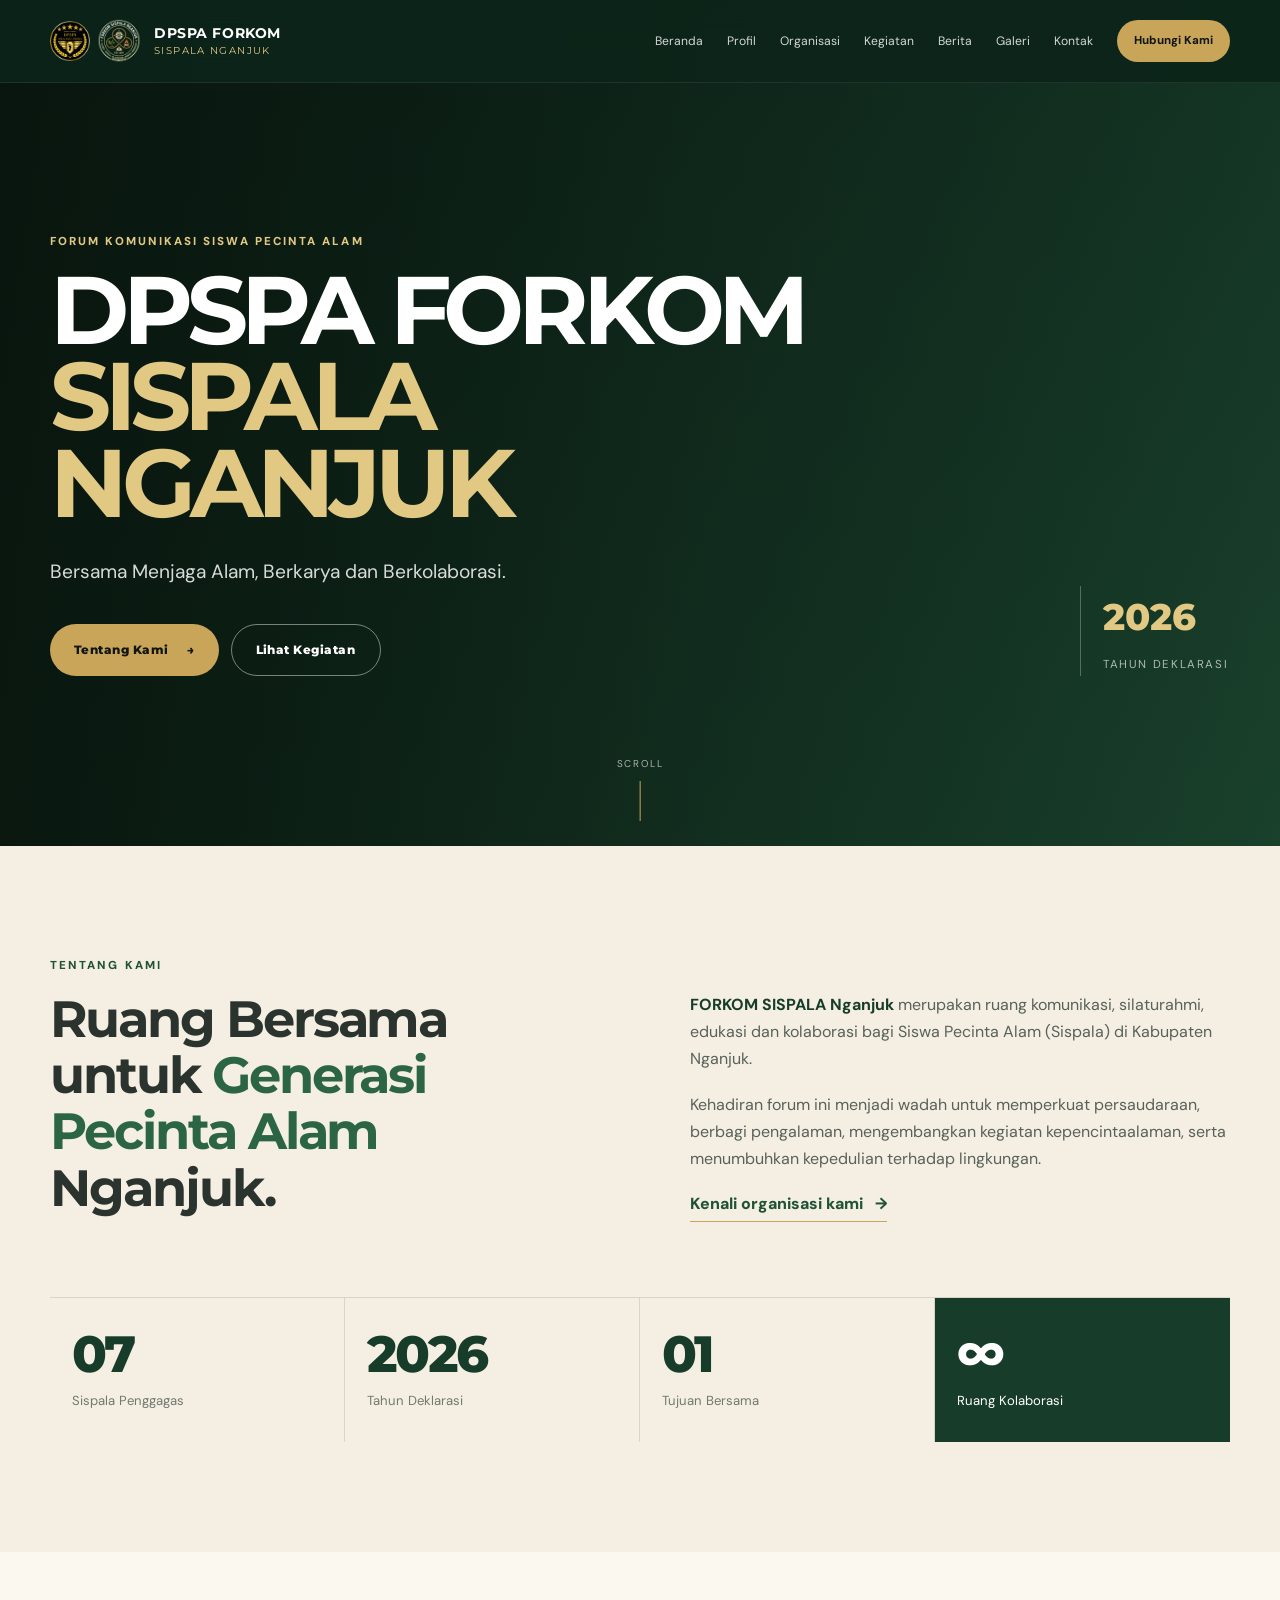
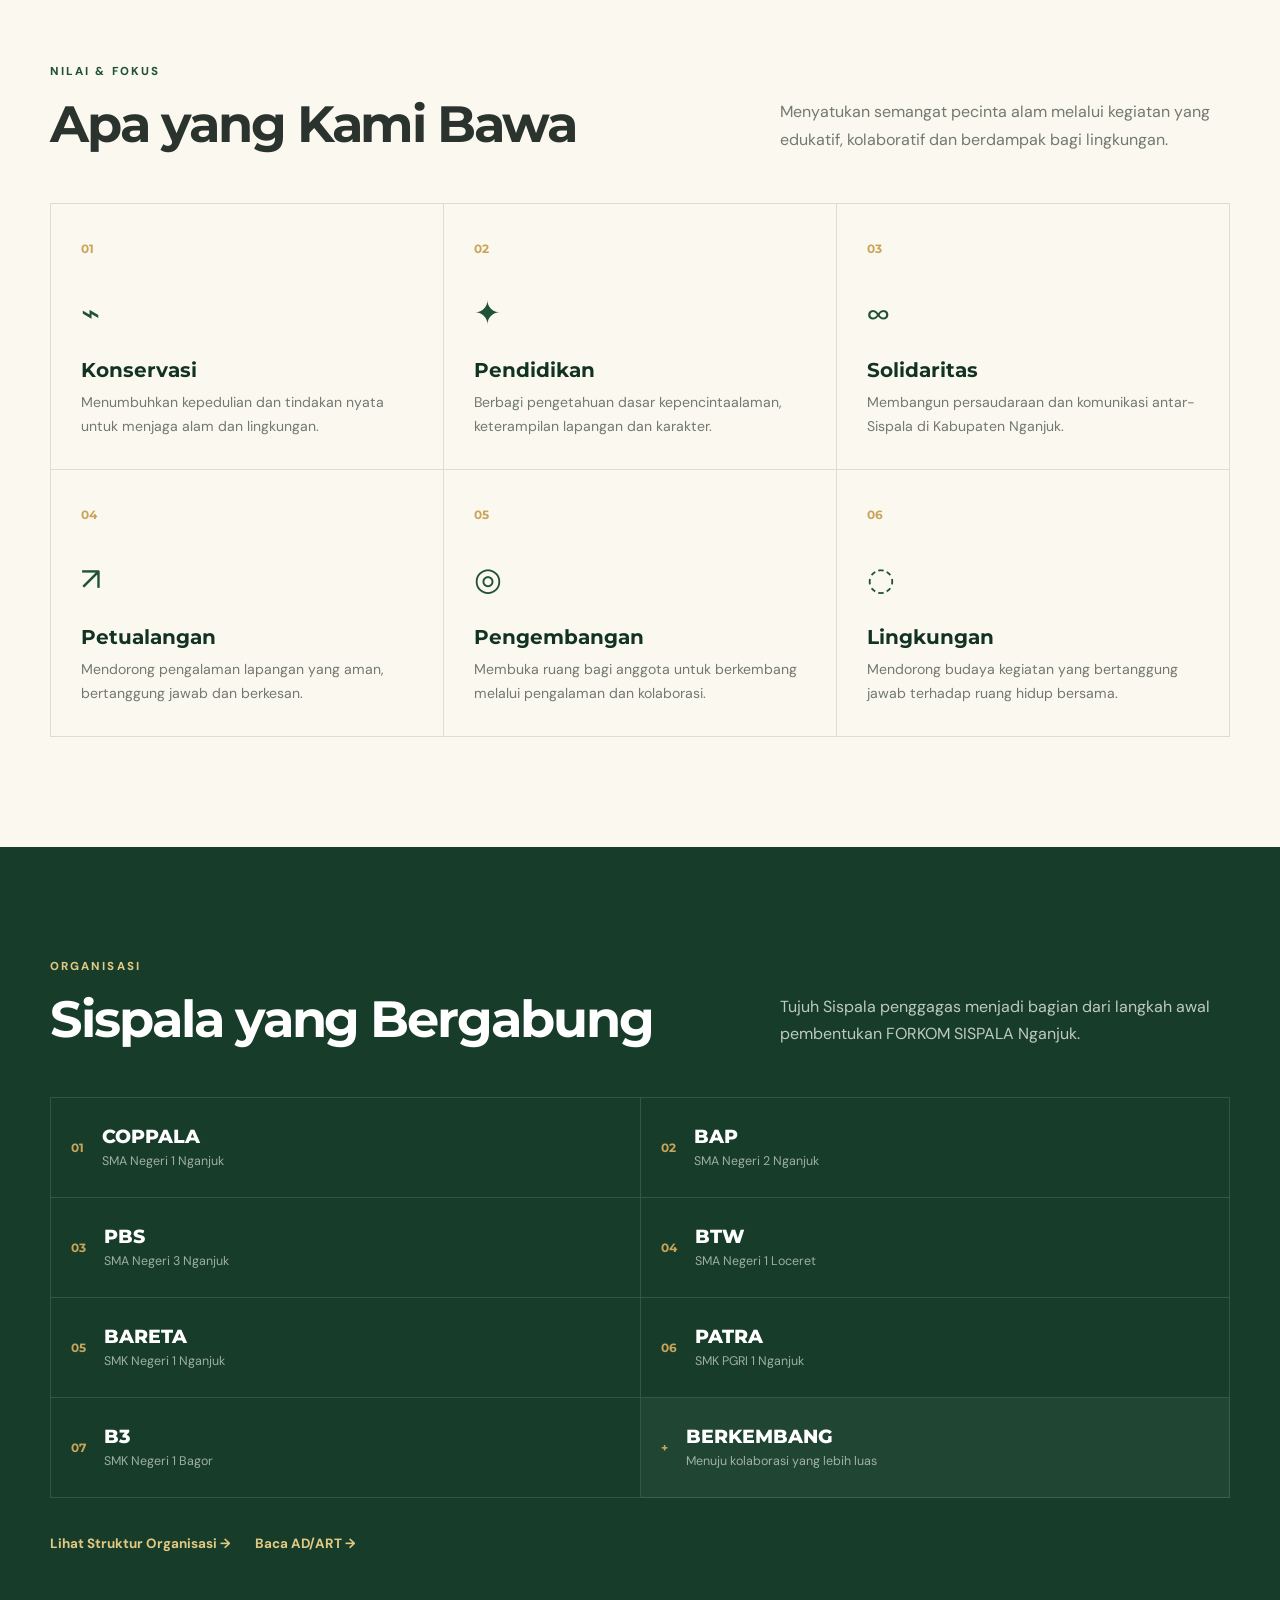
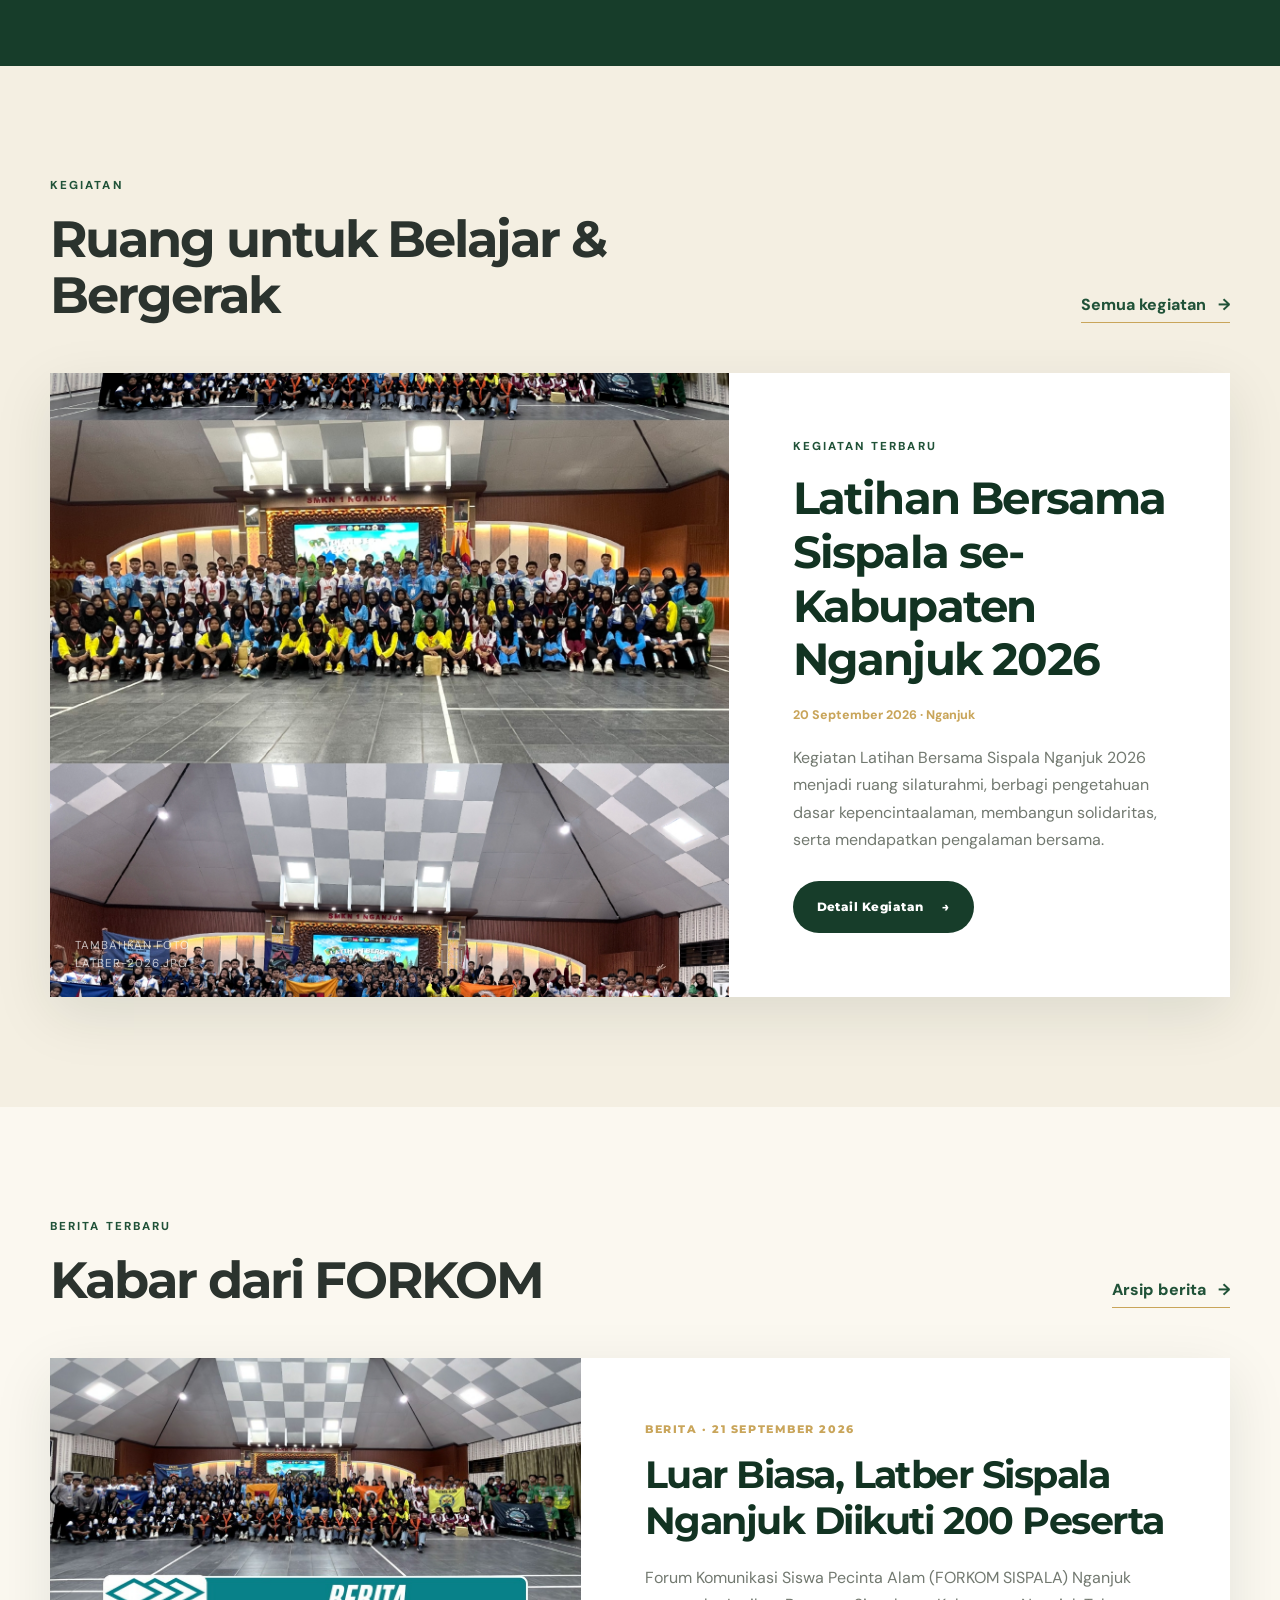
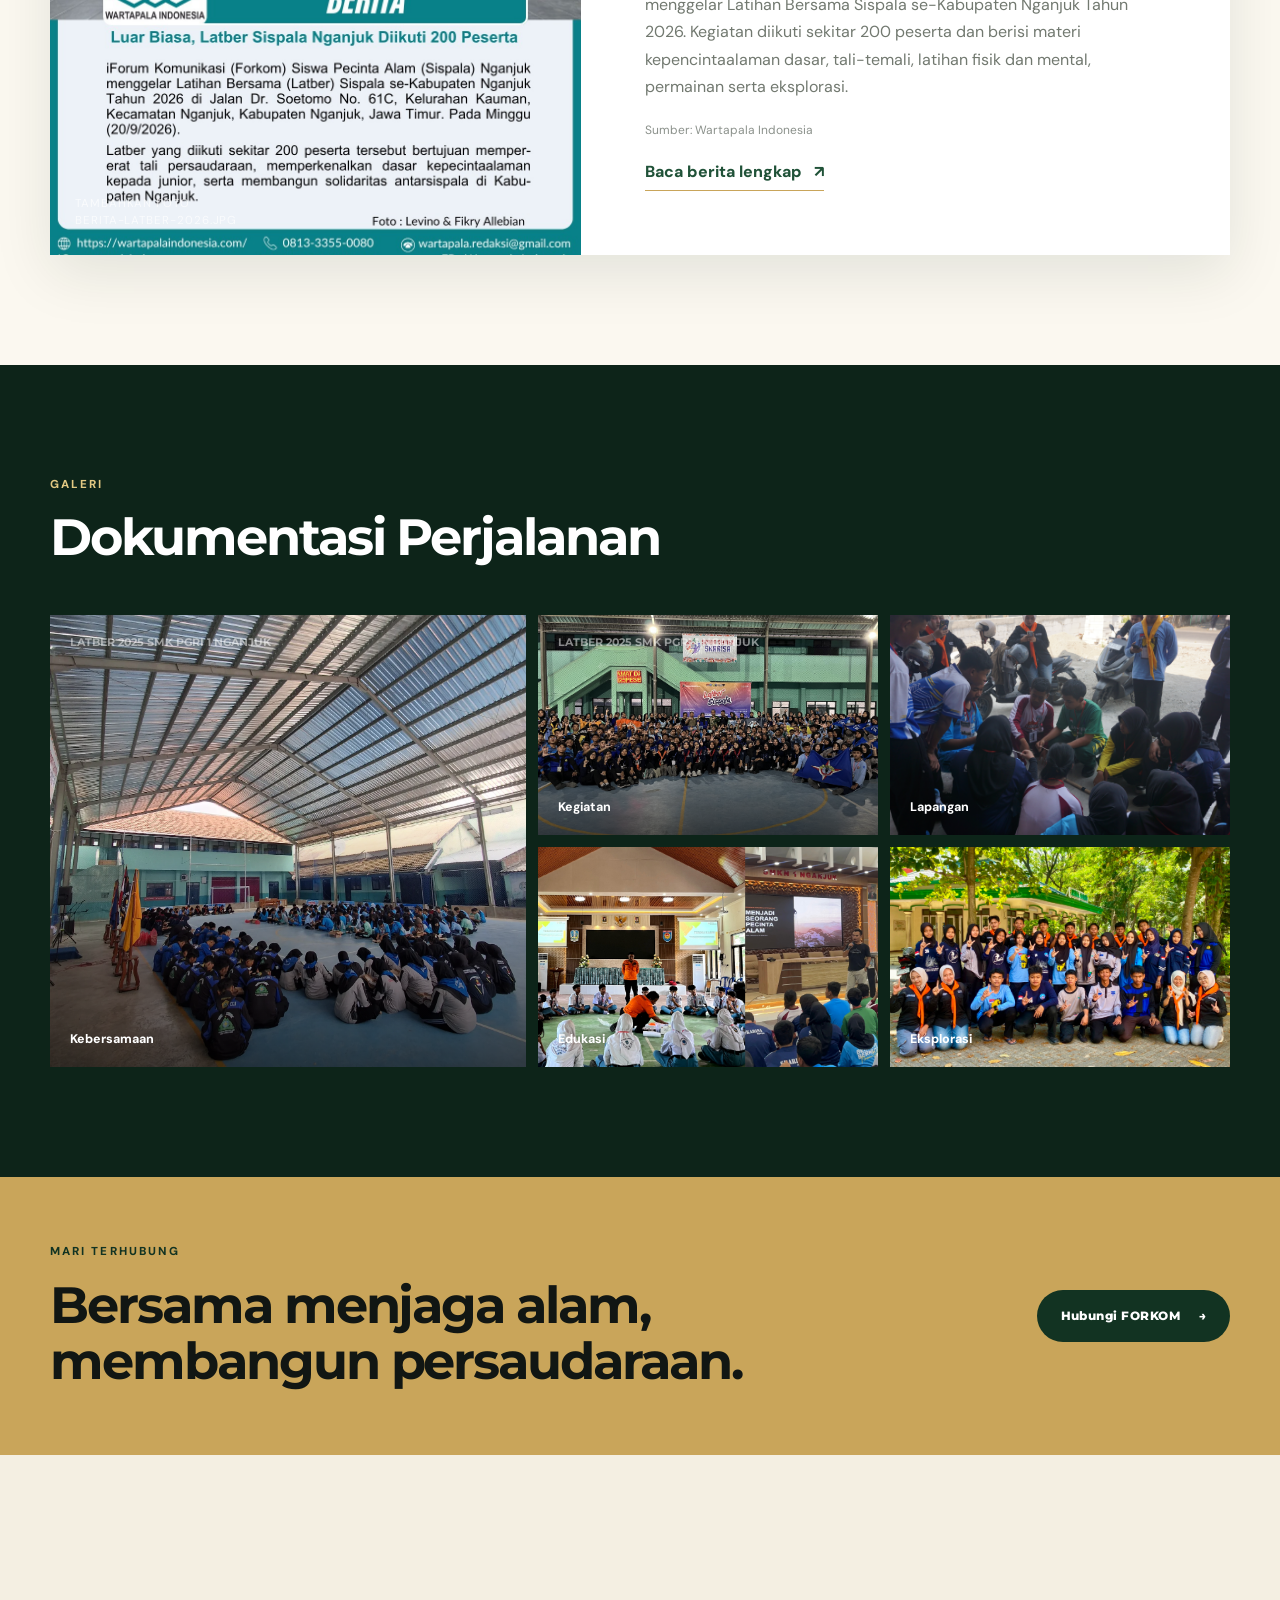
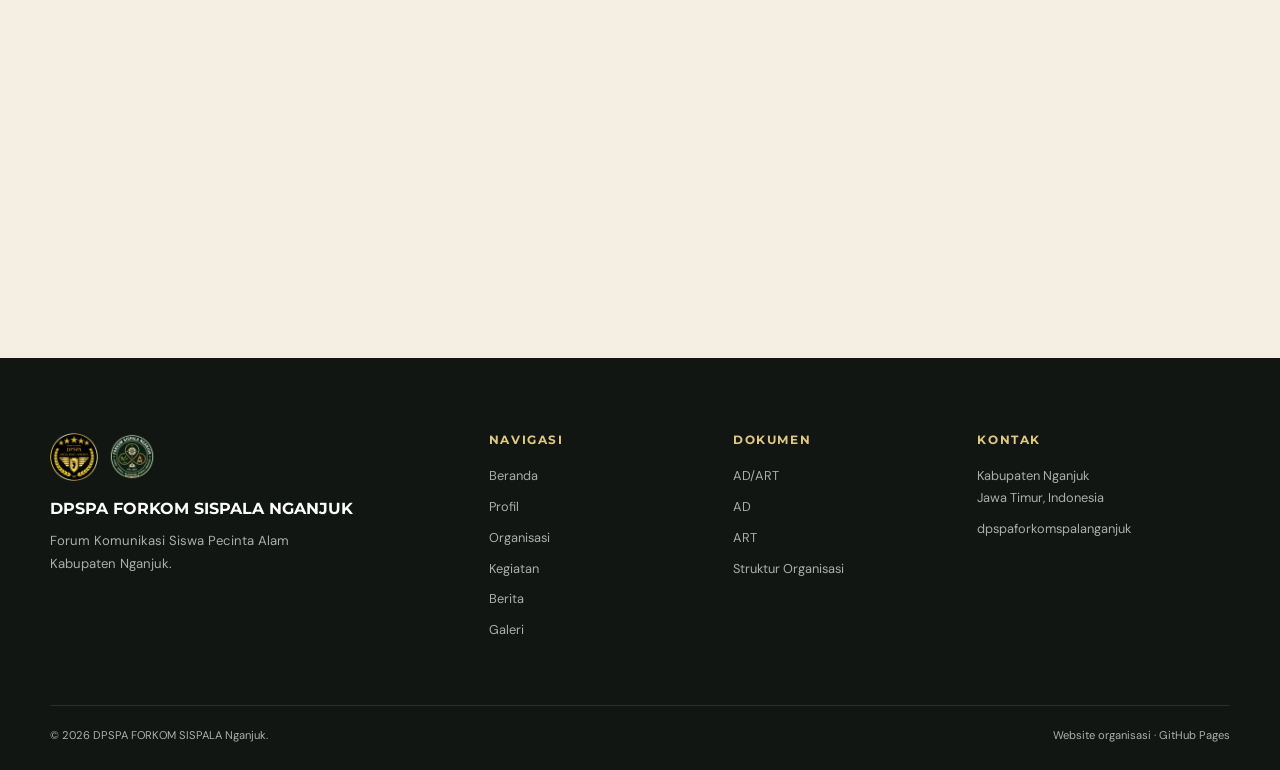
==== commit dc5d353c: "Update index.html" ====
--- a/index.html
+++ b/index.html
@@ -305,8 +305,7 @@
             <p class="eyebrow light">GALERI</p>
             <h2>Dokumentasi Perjalanan</h2>
           </div>
-          <p class="section-lead light-text">Ganti foto-foto contoh di folder <code>images/galeri/</code> dengan dokumentasi kegiatan Anda.</p>
-        </div>
+          </div>
 
         <div class="gallery-grid">
           <button class="gallery-card gallery-large reveal" data-image="images/galeri/Latber-2025-01.jpg" aria-label="Buka foto galeri 1">
@@ -371,13 +370,13 @@
               <span class="contact-icon">@</span>
               <span><small>Email</small><strong>dpspaforkompalanganjuk@gmail.com</strong></span>
             </a>
-            <a href="#" class="contact-item" id="instagram-link">
+            <a href="#" class="contact-item" id="https://www.instagram.com/forkom.pala_nganjuk?utm_source=ig_web_button_share_sheet&stkn=ZDNlZDc0MzIxNw==">
               <span class="contact-icon">◎</span>
               <span><small>Instagram</small><strong>@forkom.pala_nganjuk</strong></span>
             </a>
             <a href="#" class="contact-item">
               <span class="contact-icon">⌖</span>
-              <span><small>Wilayah</small><strong>Kabupaten Nganjuk, Jawa Timur</strong></span>
+              <span><medium>Wilayah</small><strong>Kabupaten Nganjuk, Jawa Timur</strong></span>
             </a>
           </div>
         </div>
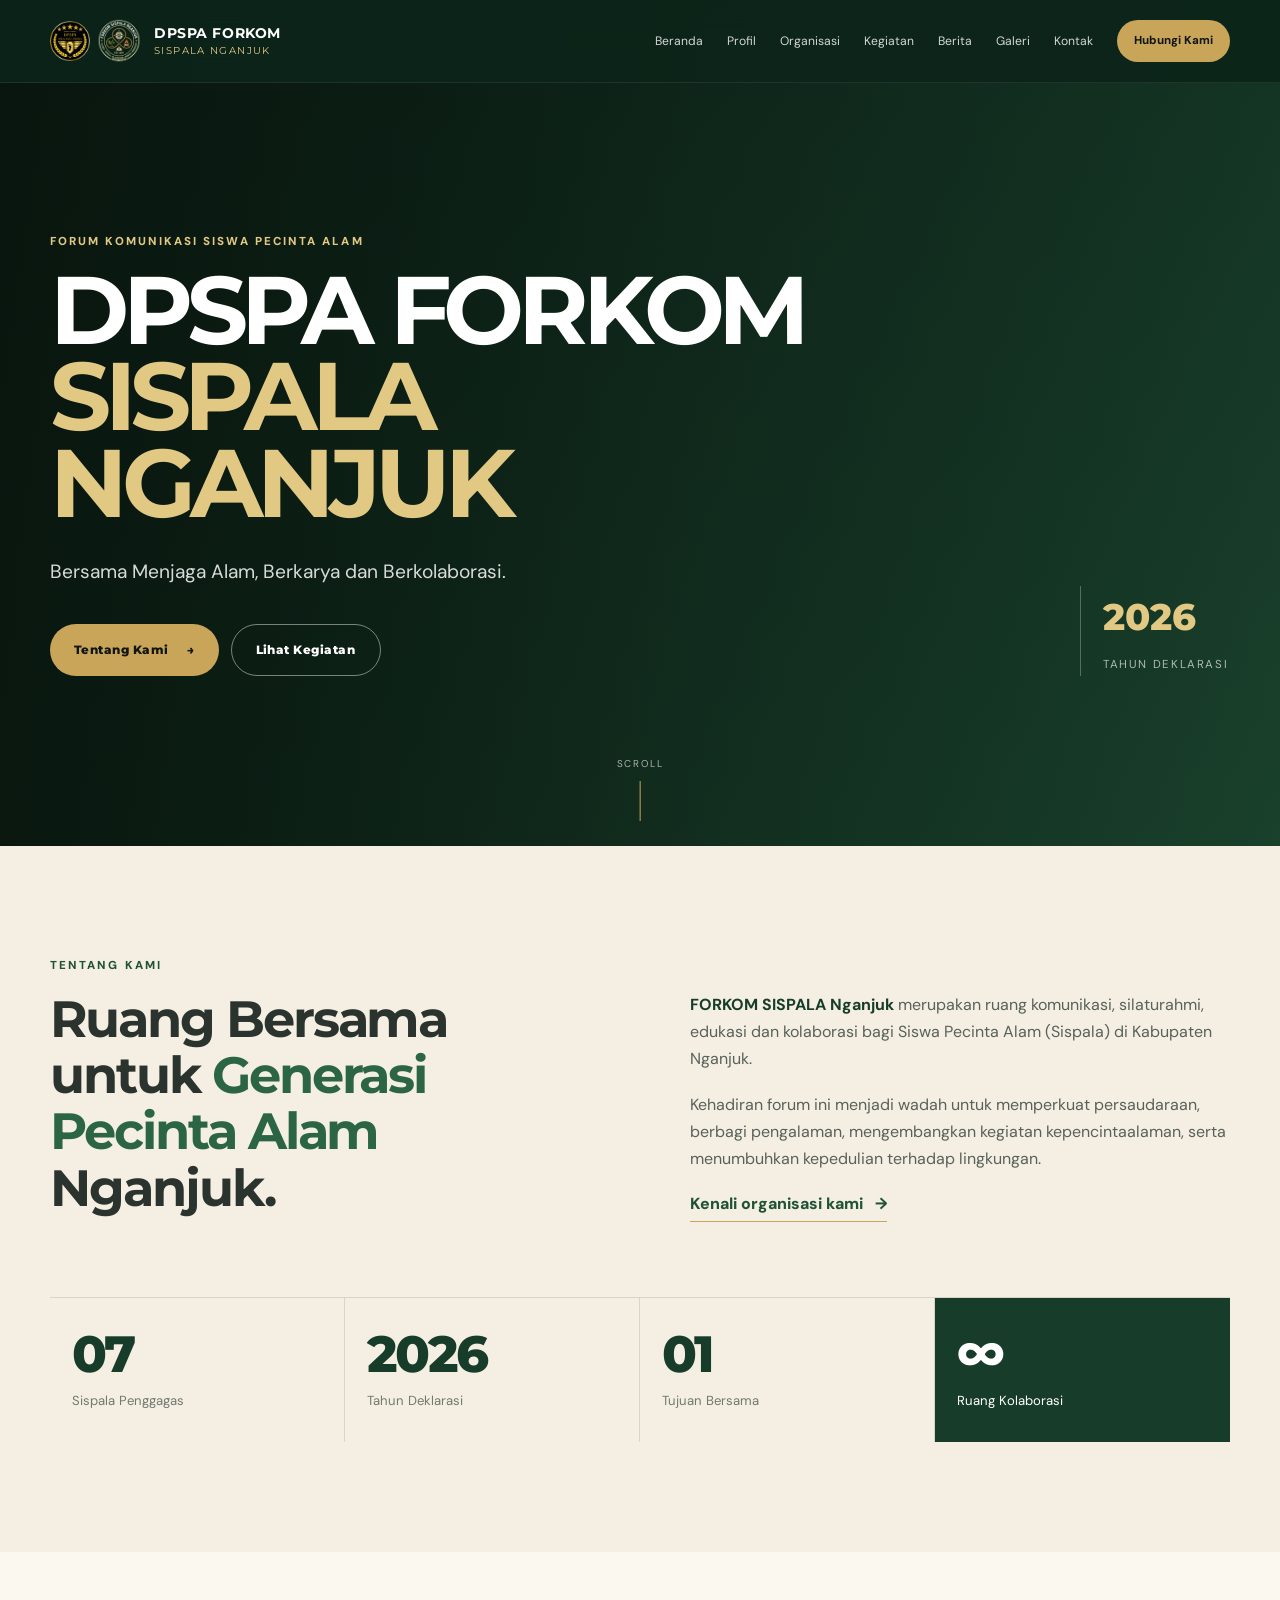
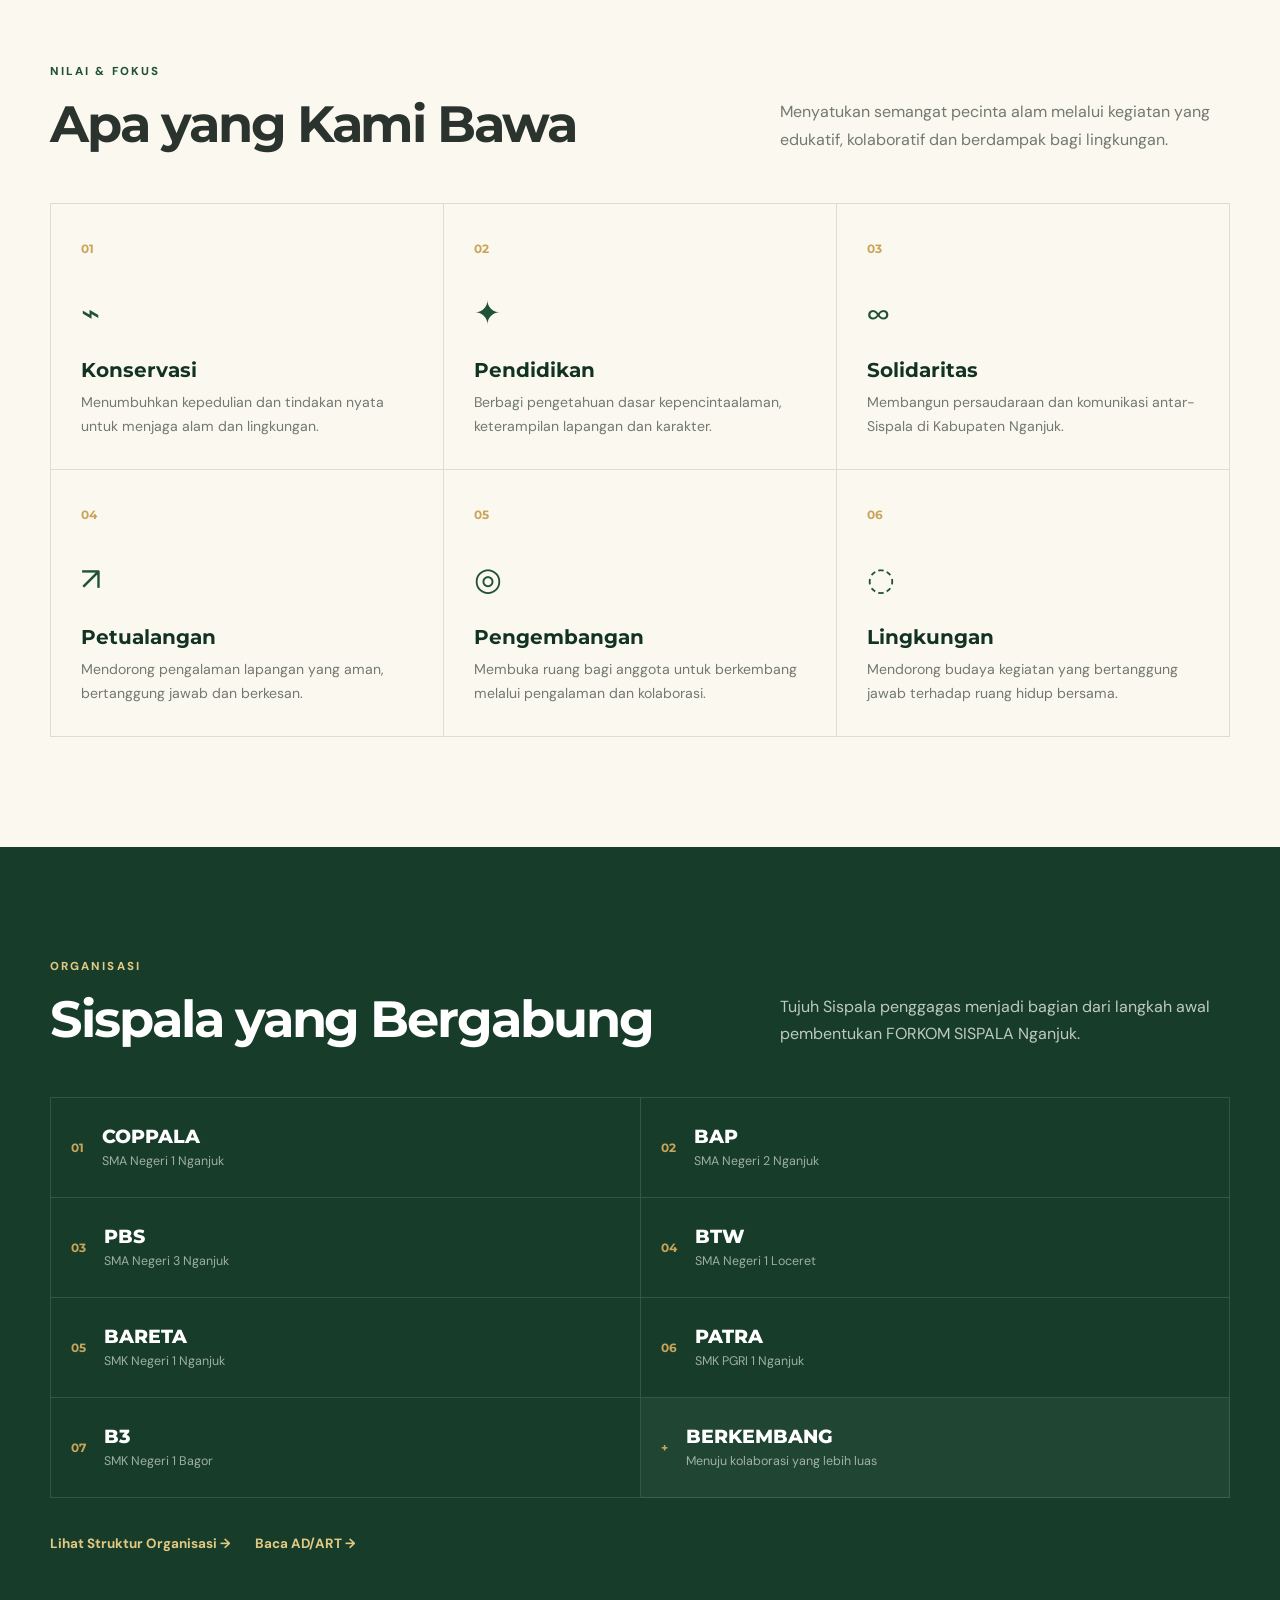
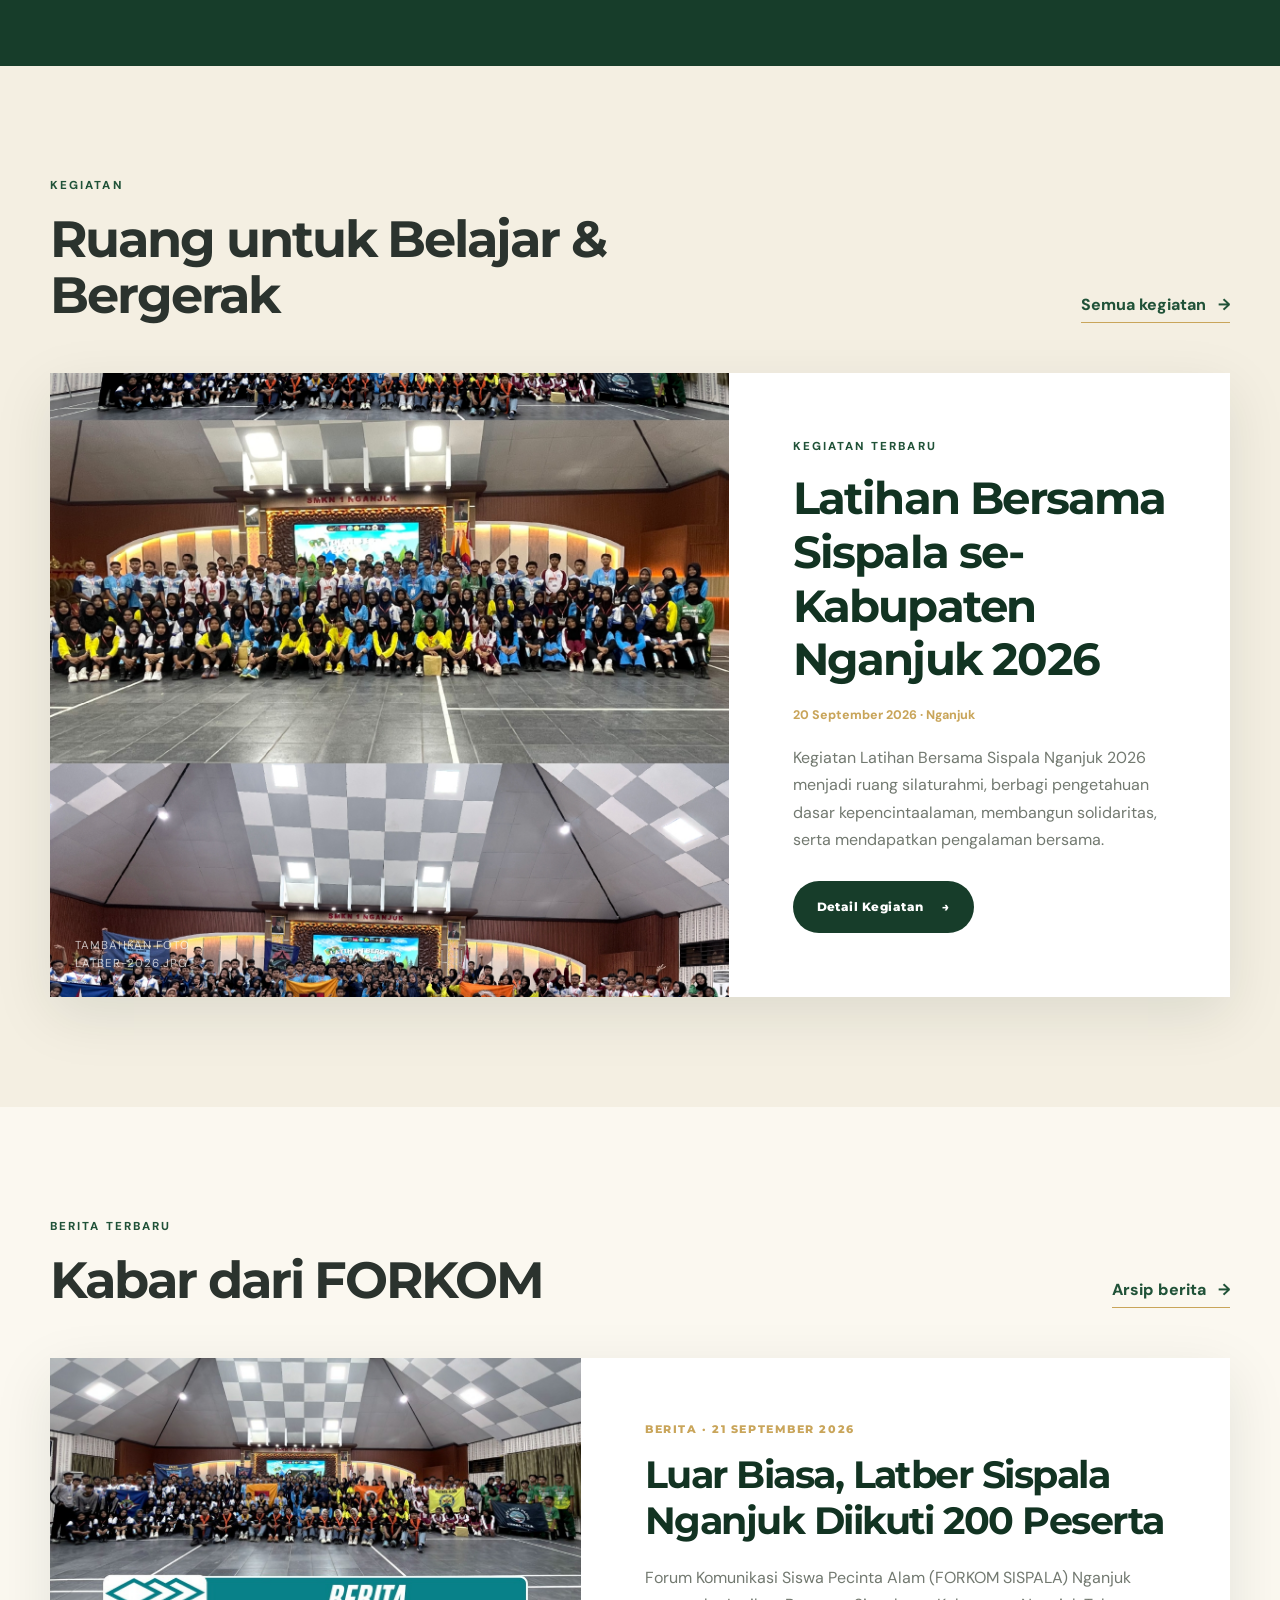
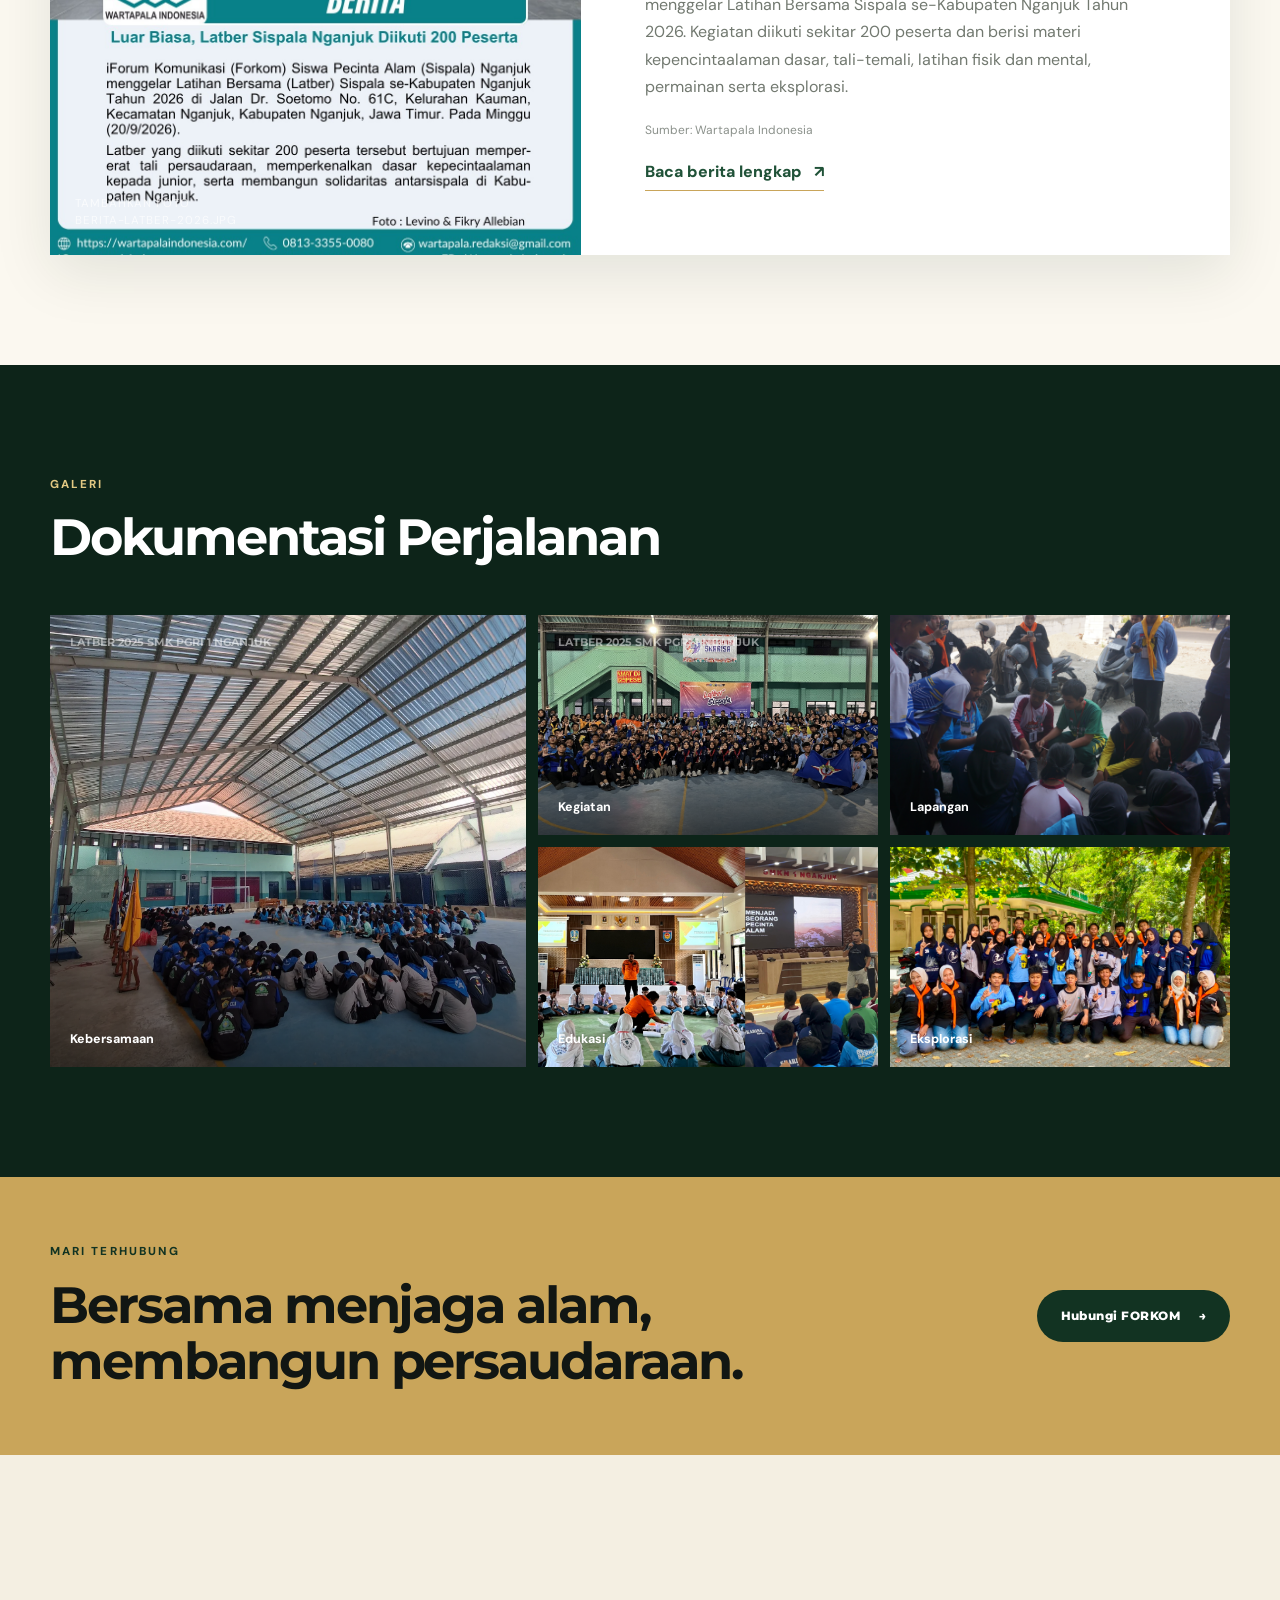
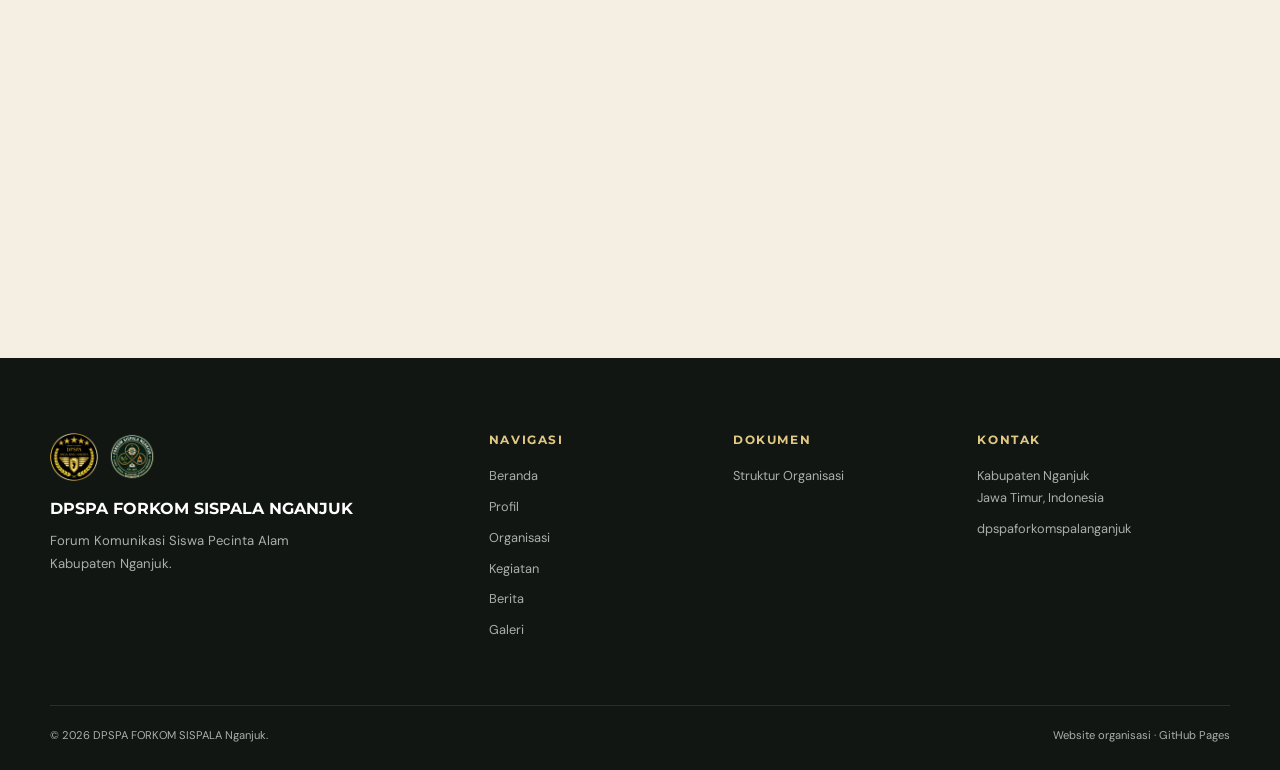
==== commit bc8f9d01: "Update index.html" ====
--- a/index.html
+++ b/index.html
@@ -370,7 +370,7 @@
               <span class="contact-icon">@</span>
               <span><small>Email</small><strong>dpspaforkompalanganjuk@gmail.com</strong></span>
             </a>
-            <a href="#" class="contact-item" id="https://www.instagram.com/forkom.pala_nganjuk?utm_source=ig_web_button_share_sheet&stkn=ZDNlZDc0MzIxNw==">
+            <a href="#" class="contact-item" id="https://www.instagram.com/forkom.pala_nganjuk>
               <span class="contact-icon">◎</span>
               <span><small>Instagram</small><strong>@forkom.pala_nganjuk</strong></span>
             </a>
@@ -411,9 +411,6 @@
 
       <div>
         <h4>Dokumen</h4>
-        <a href="ad-art.html">AD/ART</a>
-        <a href="documents/ad.pdf" target="_blank">AD</a>
-        <a href="documents/art.pdf" target="_blank">ART</a>
         <a href="organisasi.html">Struktur Organisasi</a>
       </div>
 
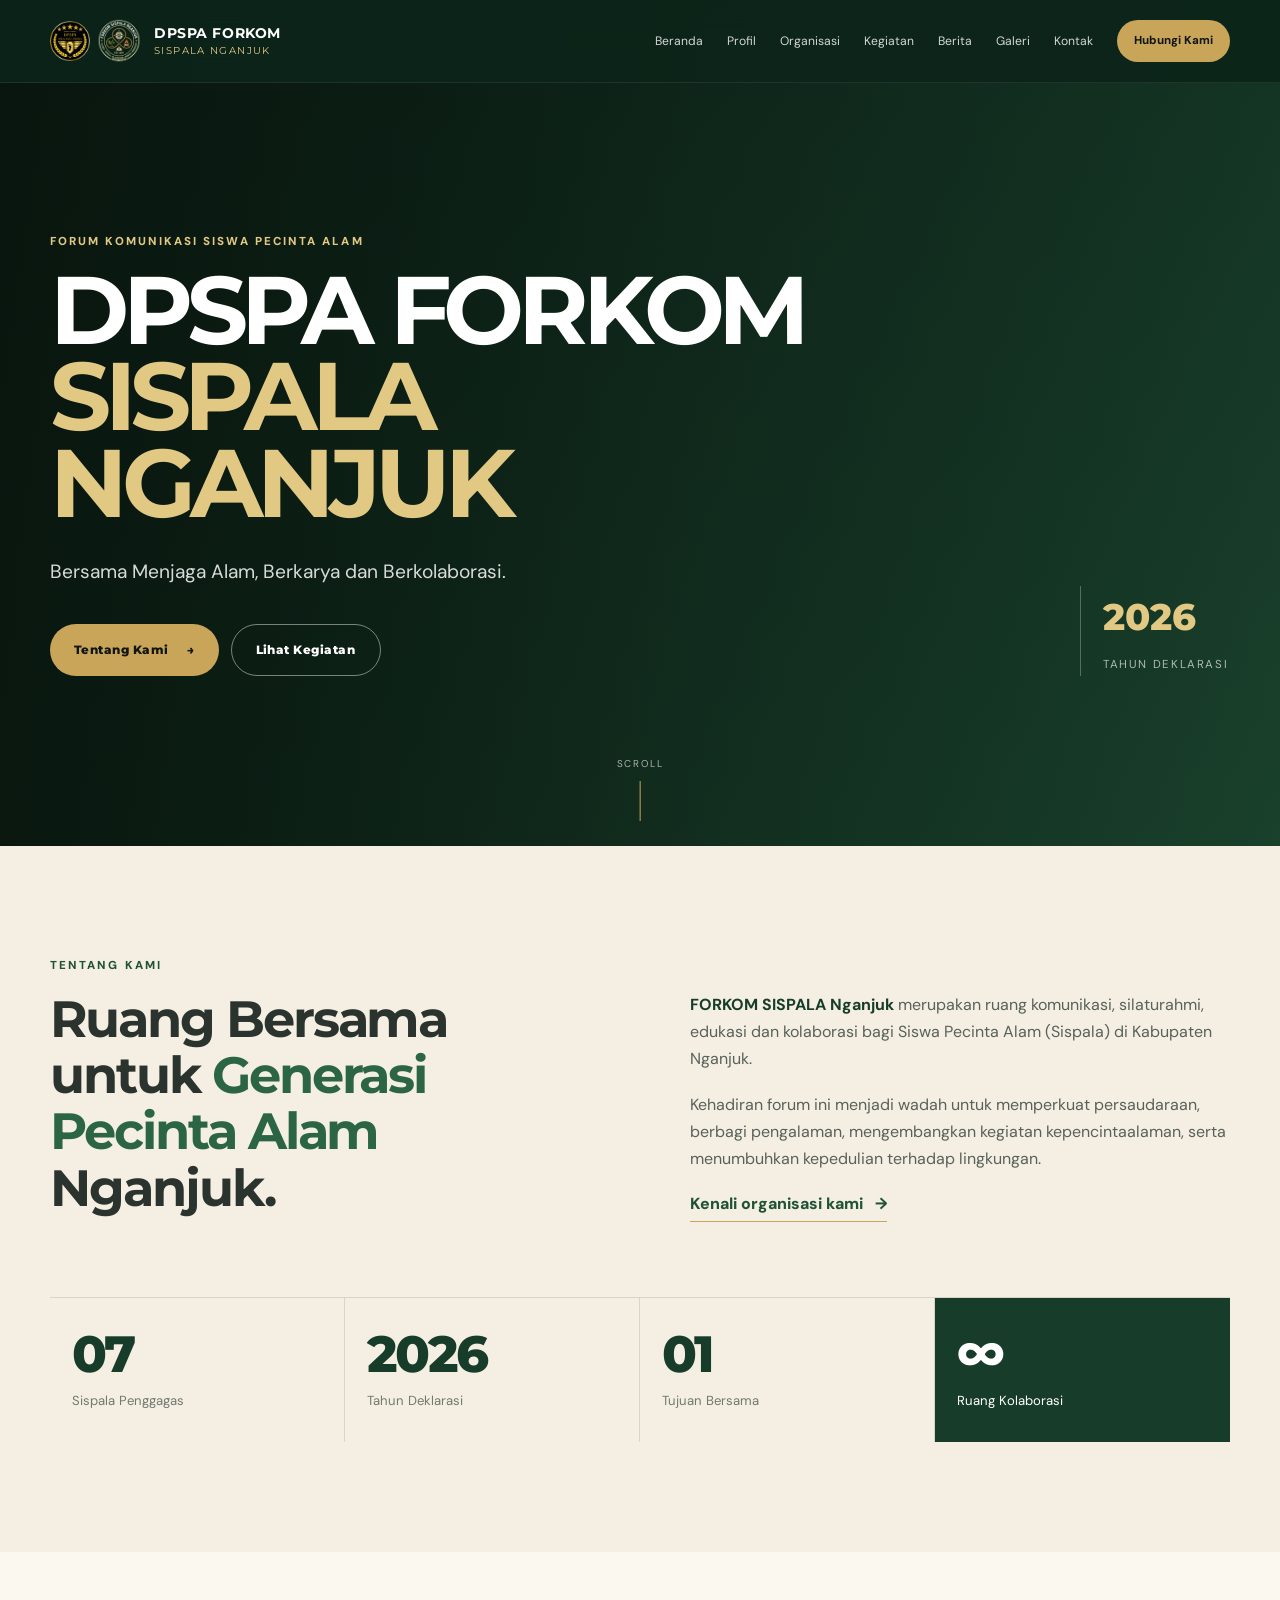
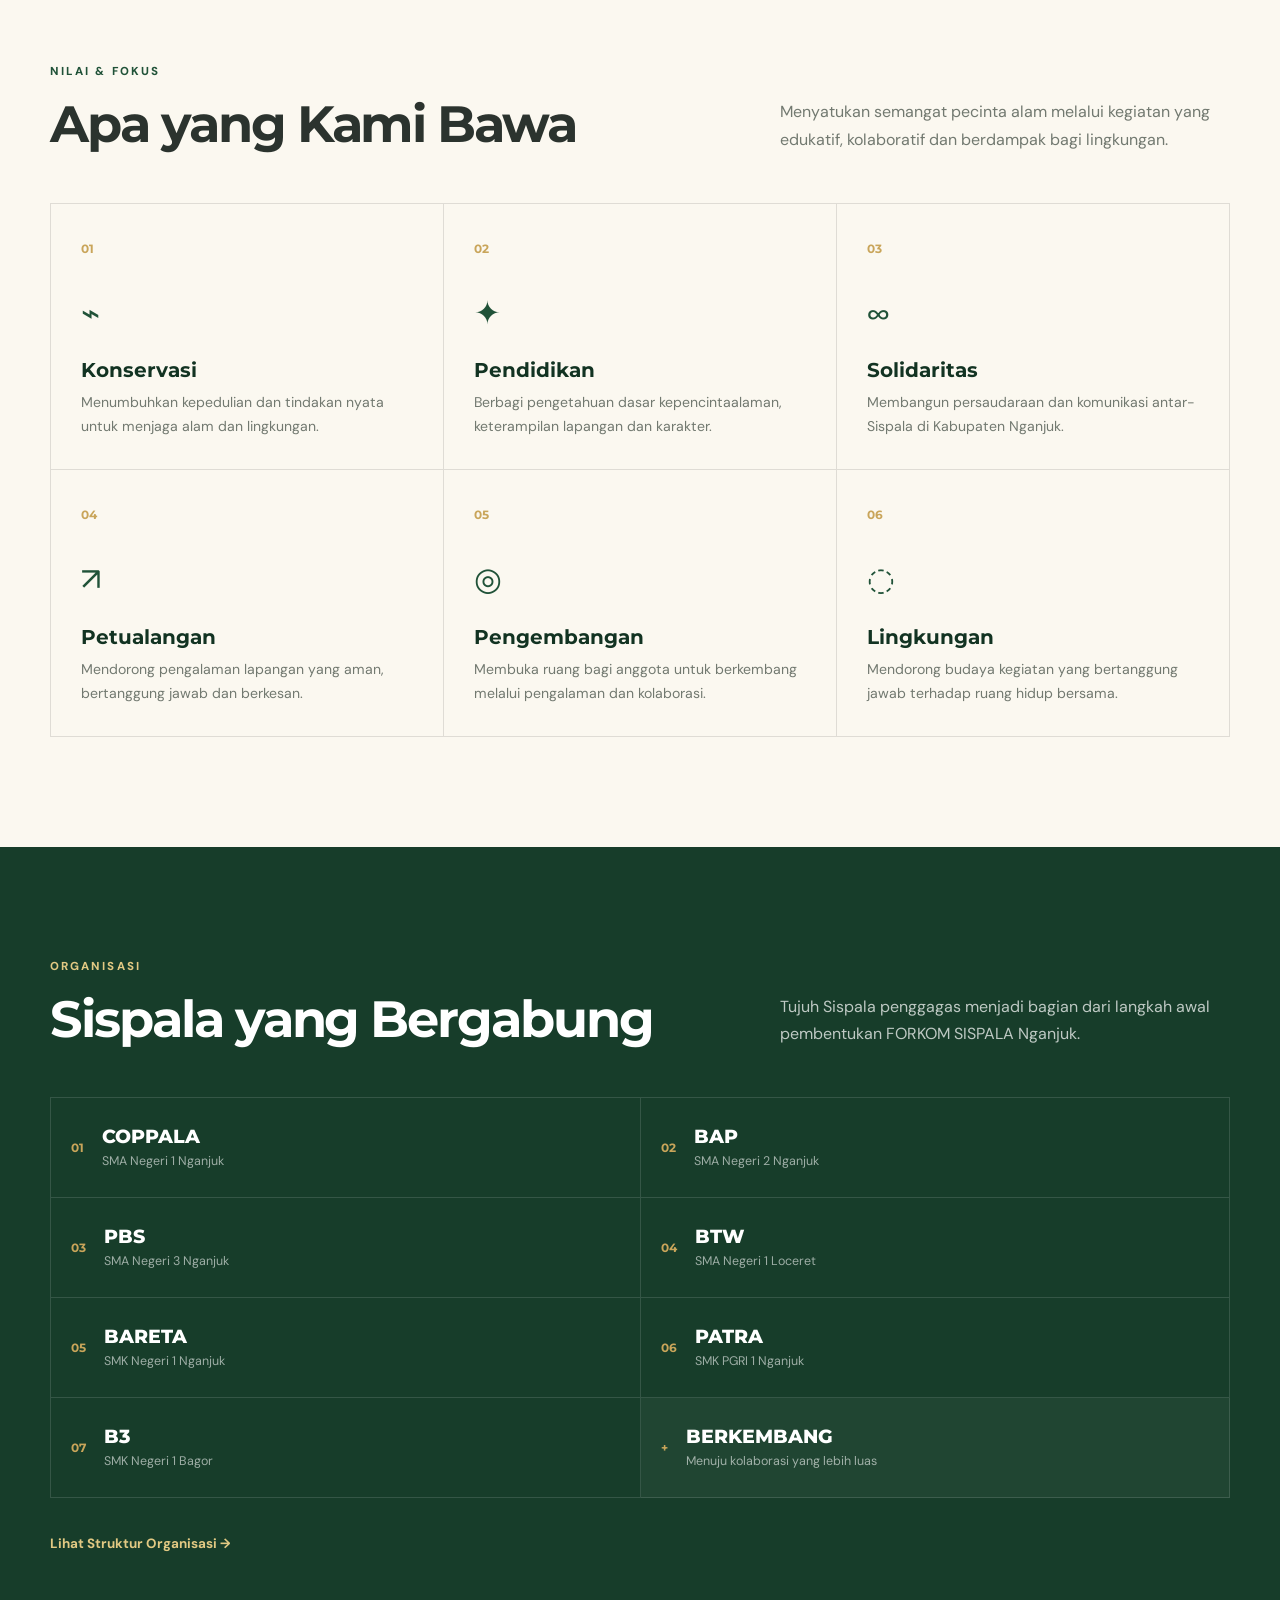
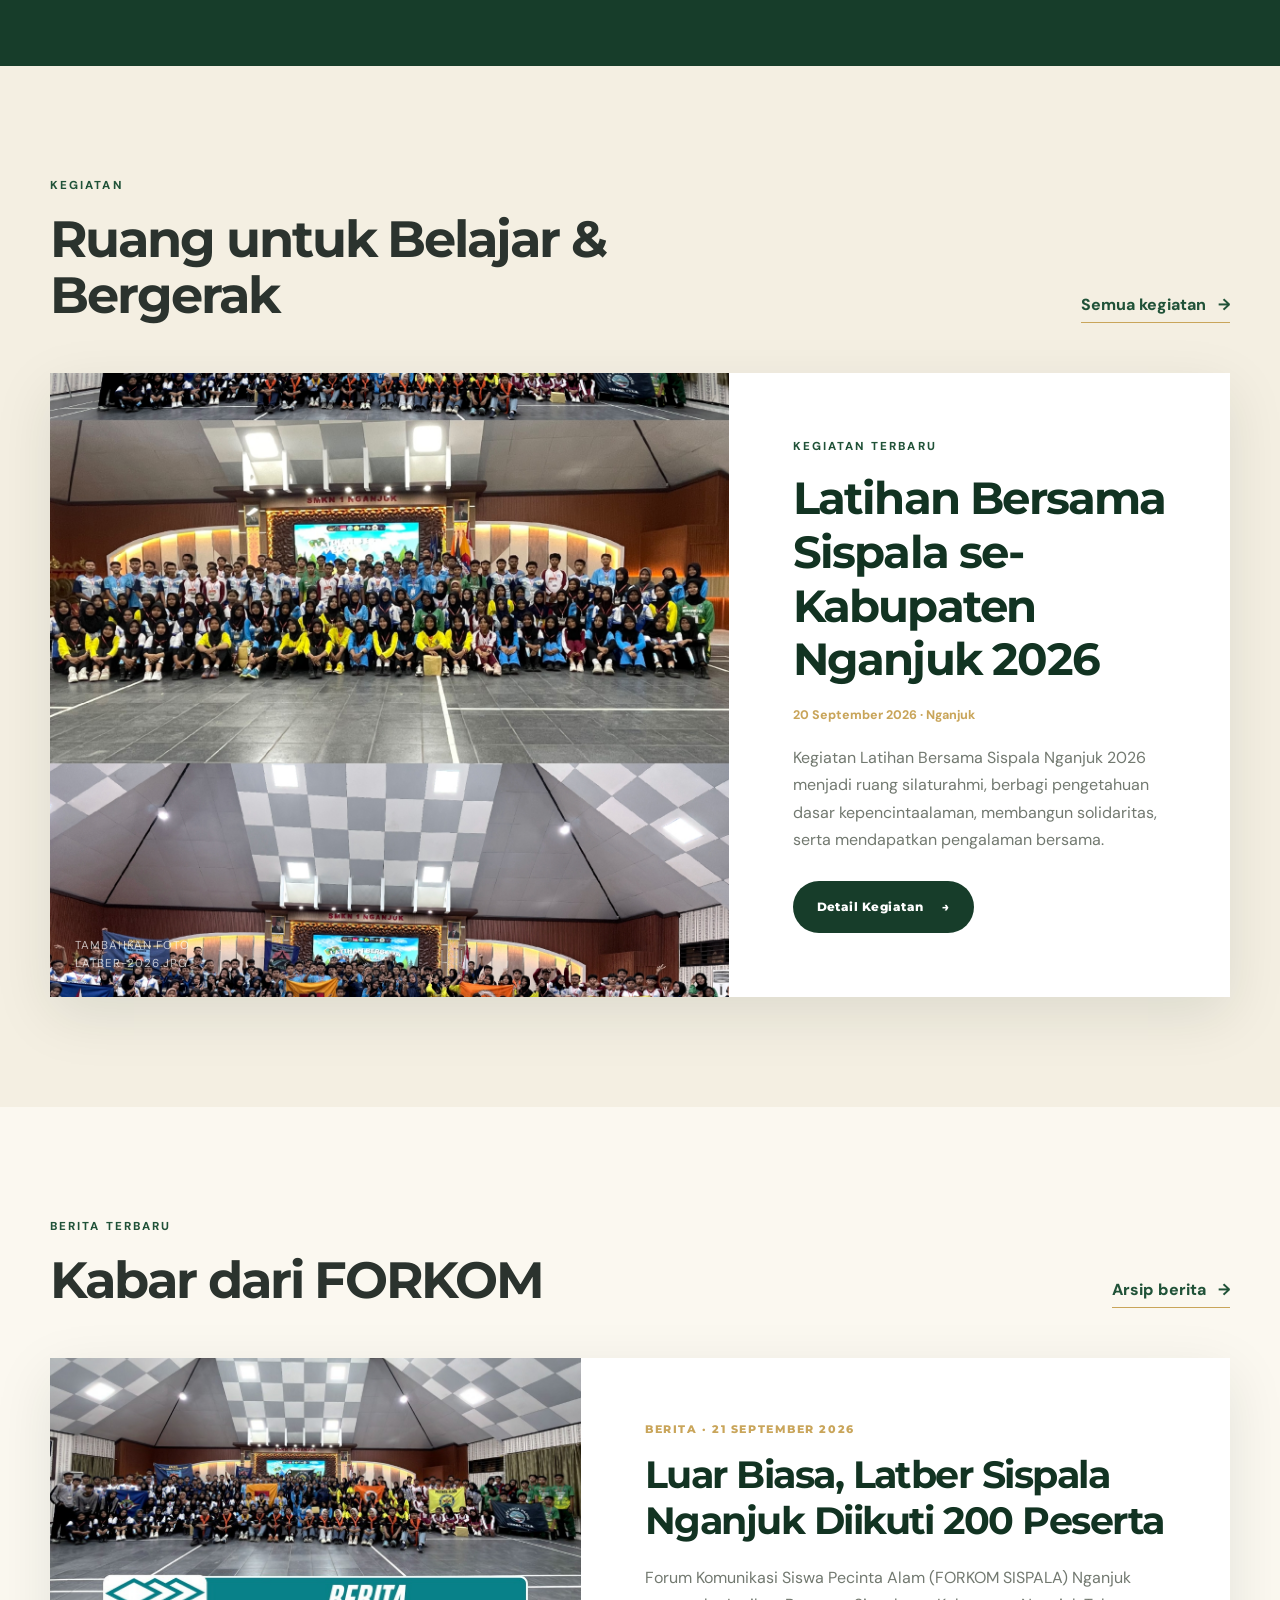
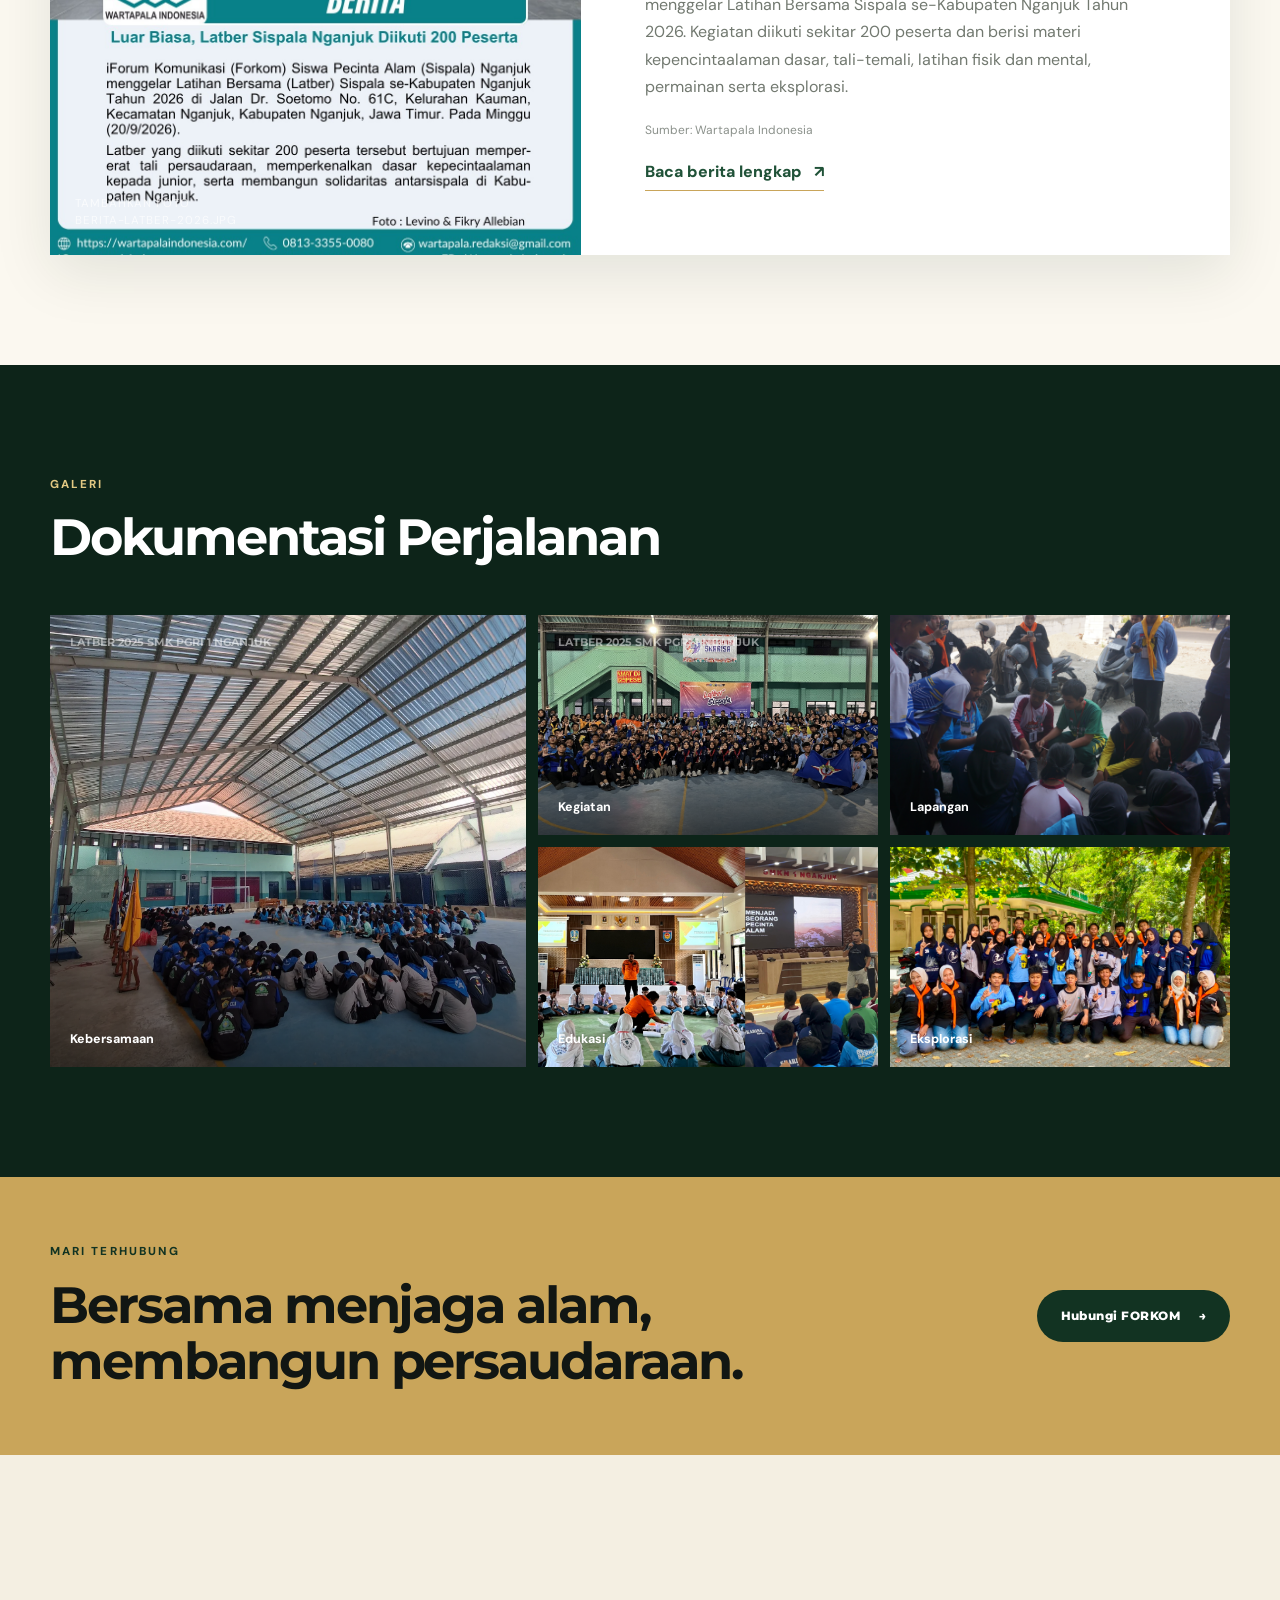
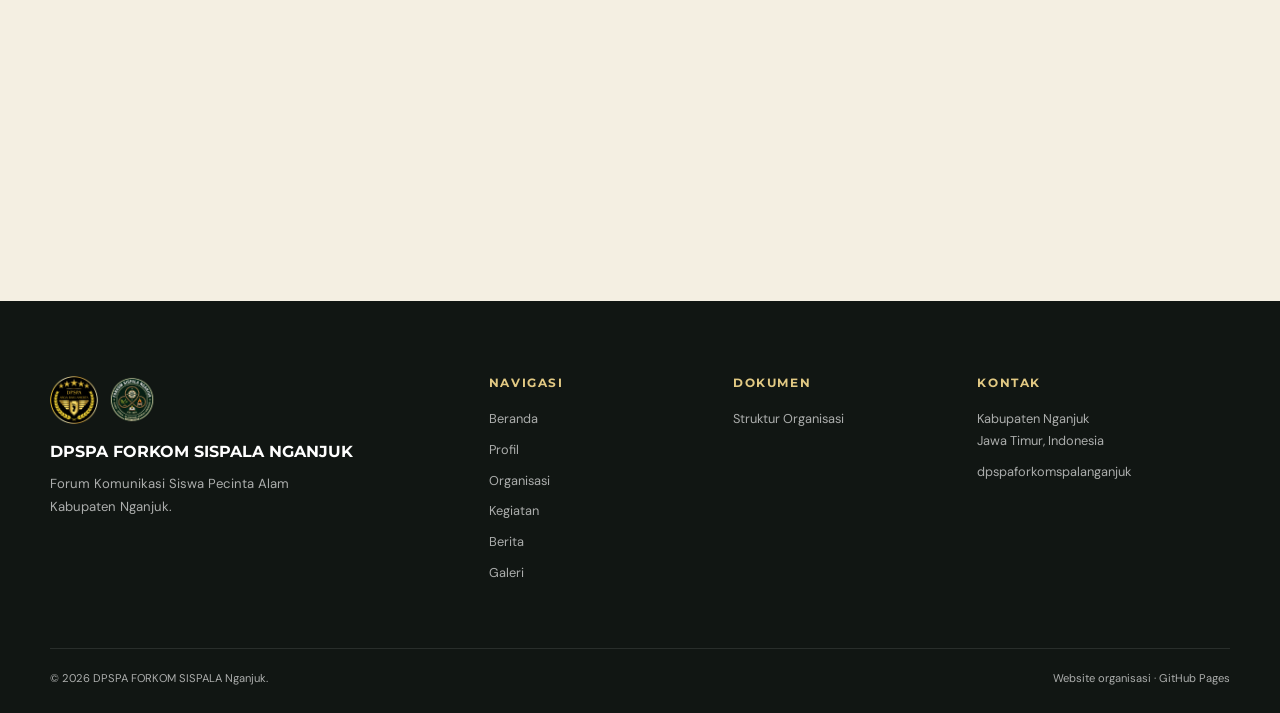
==== commit 6d3a550f: "Update index.html" ====
--- a/index.html
+++ b/index.html
@@ -220,9 +220,7 @@
 
         <div class="organization-links reveal">
           <a href="organisasi.html">Lihat Struktur Organisasi →</a>
-          <a href="ad-art.html">Baca AD/ART →</a>
-        </div>
-      </div>
+        </div>
     </section>
 
     <!-- =========================
@@ -370,10 +368,6 @@
               <span class="contact-icon">@</span>
               <span><small>Email</small><strong>dpspaforkompalanganjuk@gmail.com</strong></span>
             </a>
-            <a href="#" class="contact-item" id="https://www.instagram.com/forkom.pala_nganjuk>
-              <span class="contact-icon">◎</span>
-              <span><small>Instagram</small><strong>@forkom.pala_nganjuk</strong></span>
-            </a>
             <a href="#" class="contact-item">
               <span class="contact-icon">⌖</span>
               <span><medium>Wilayah</small><strong>Kabupaten Nganjuk, Jawa Timur</strong></span>
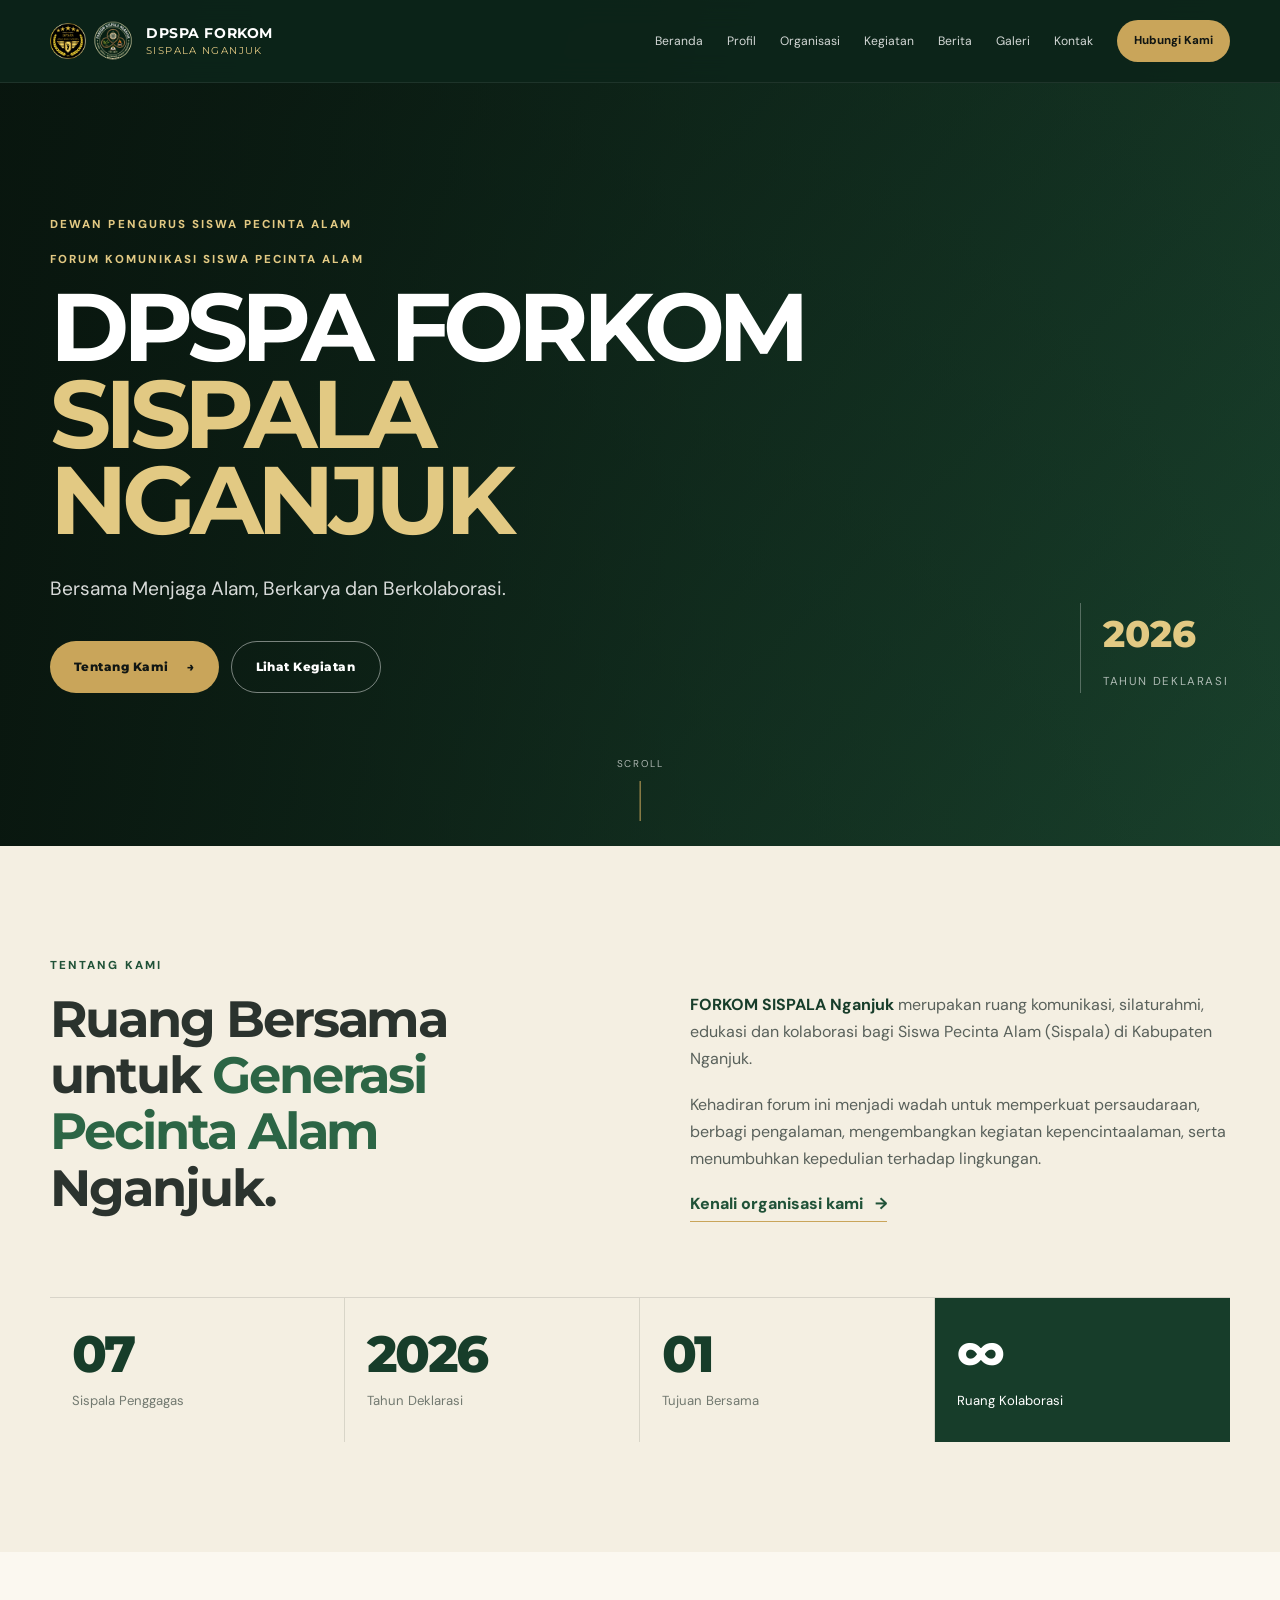
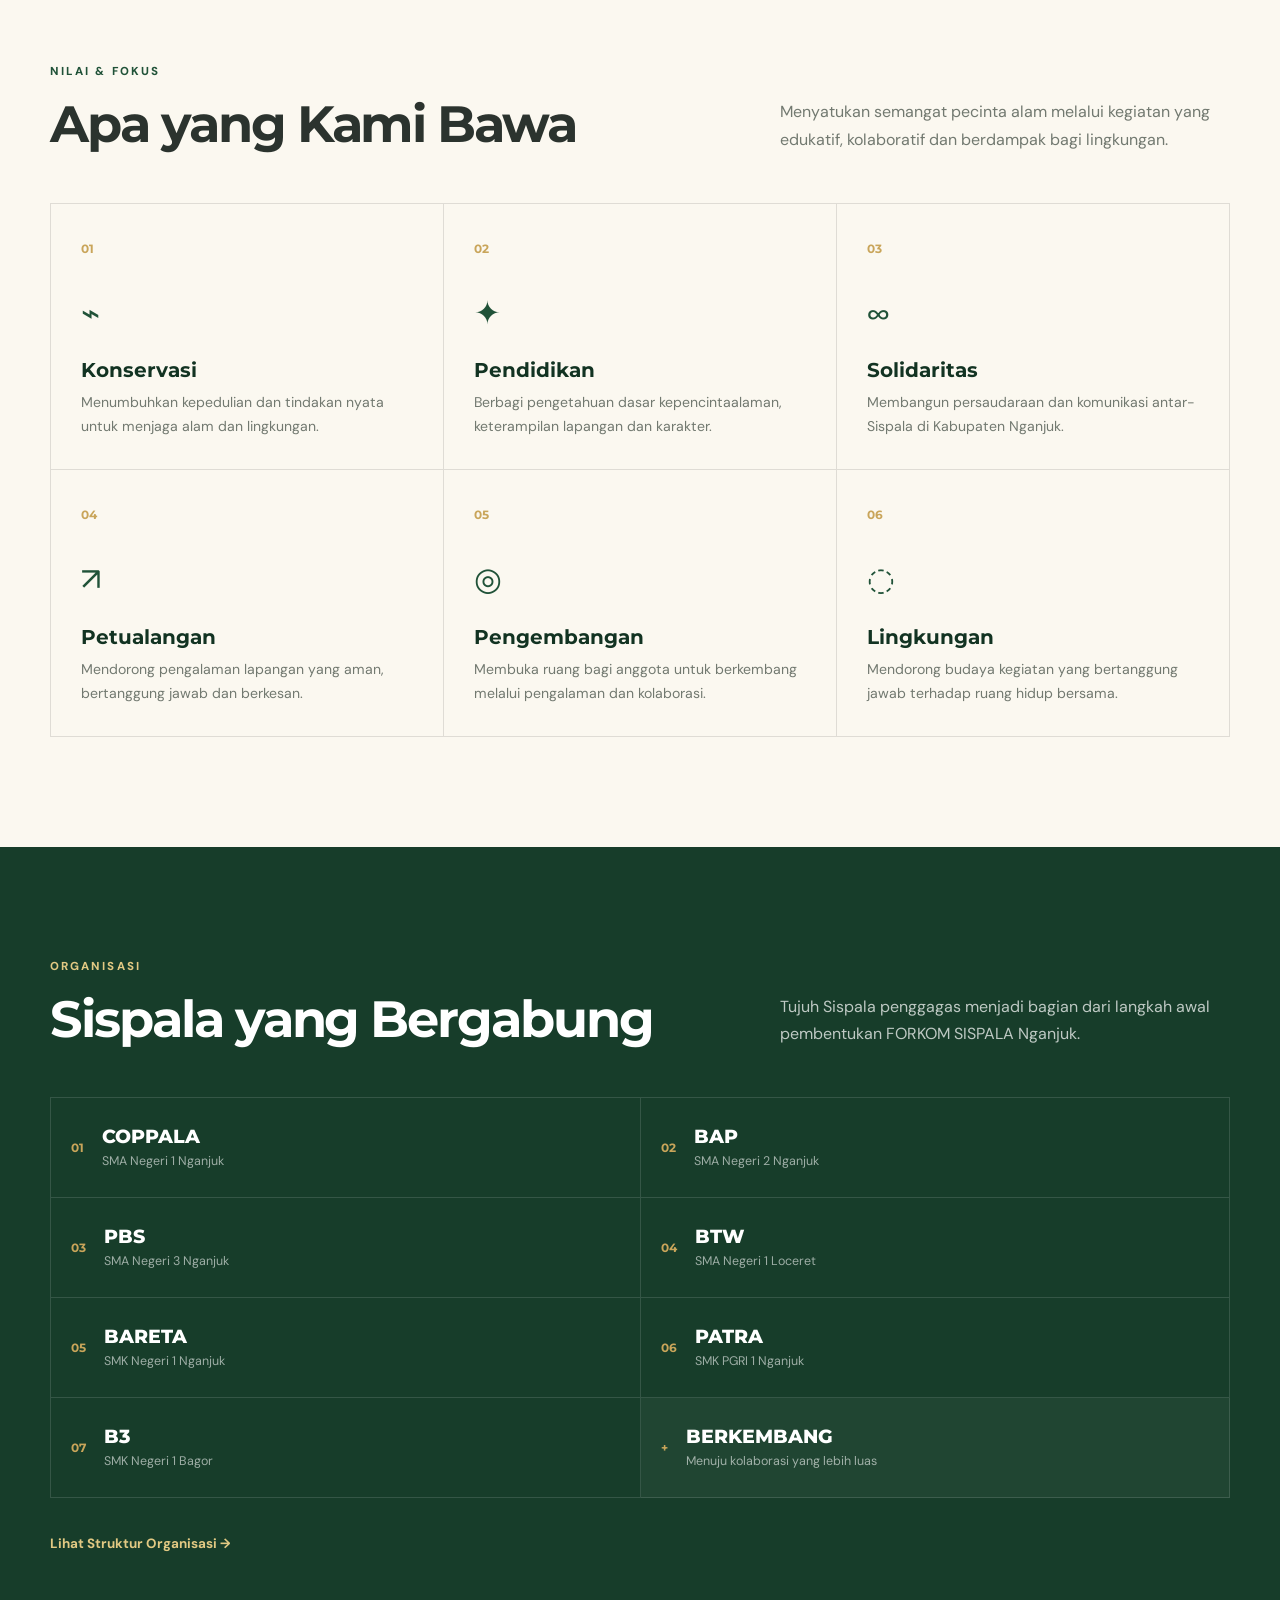
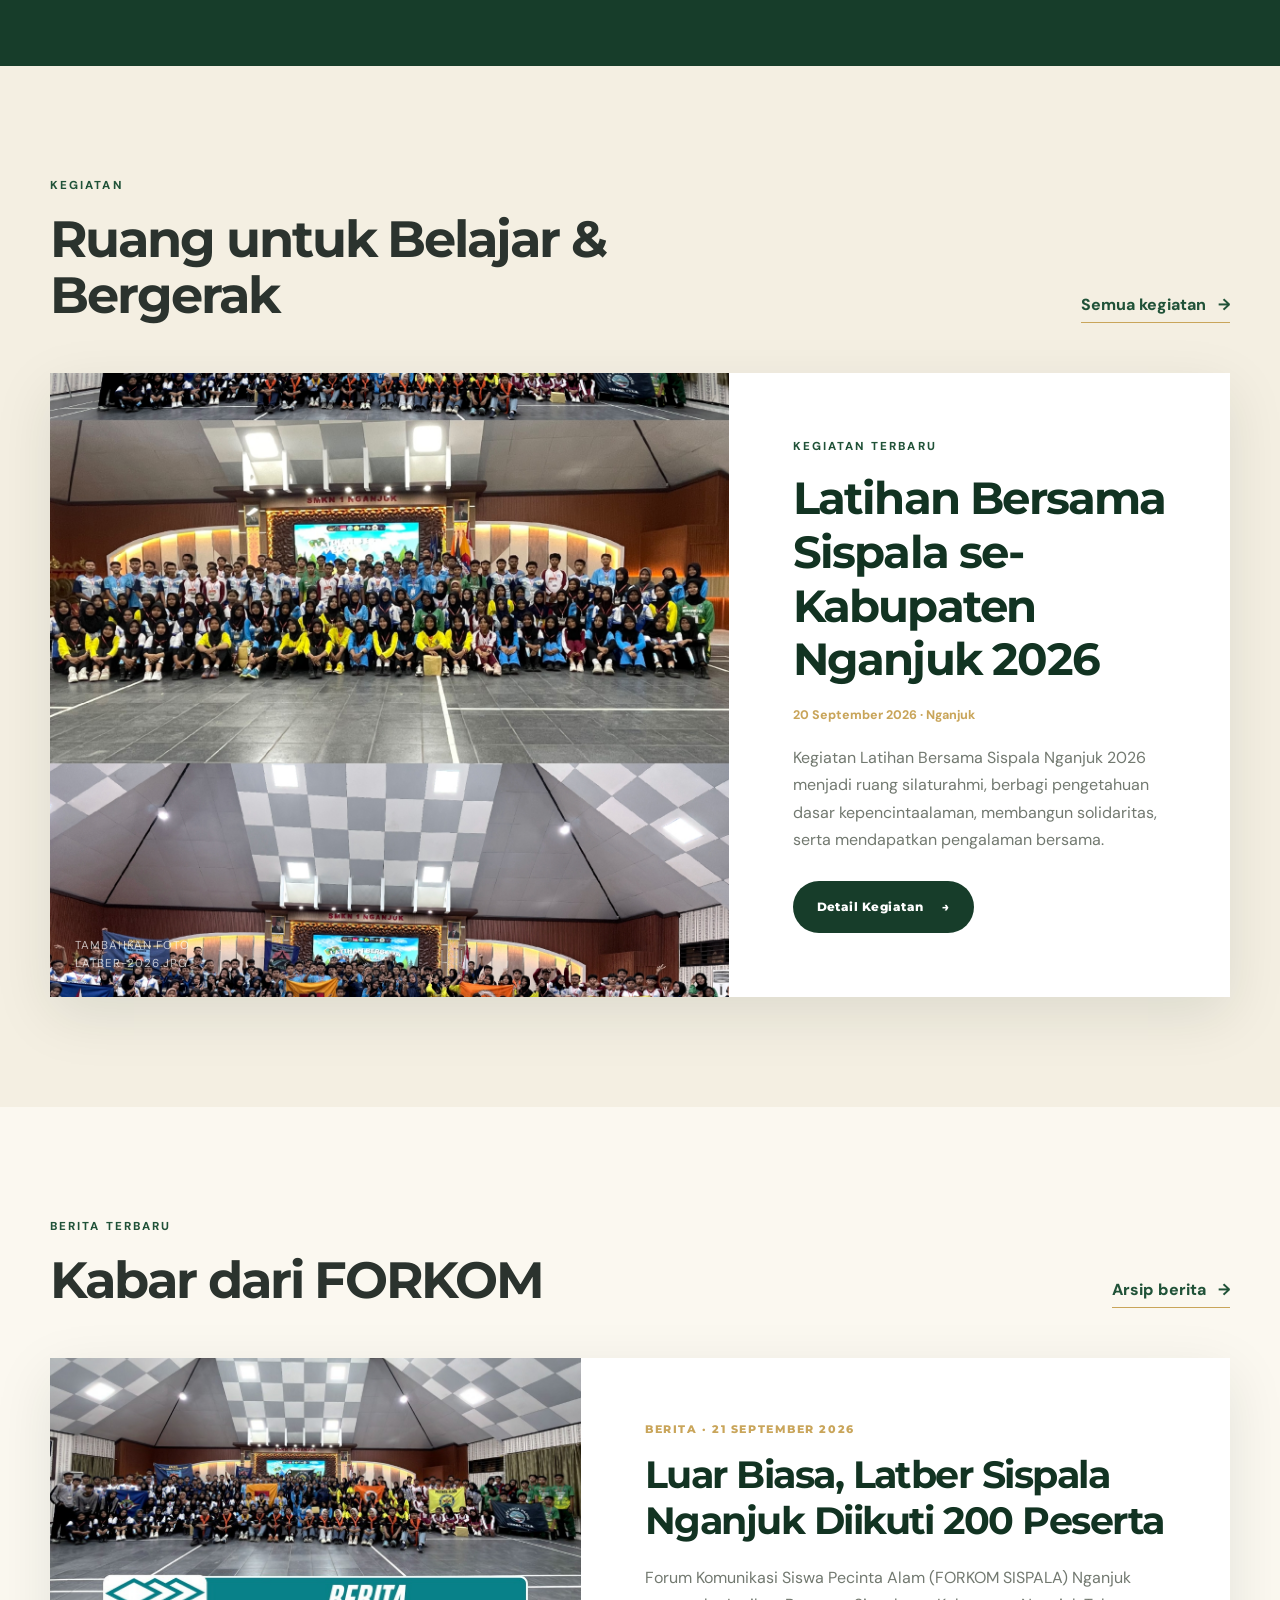
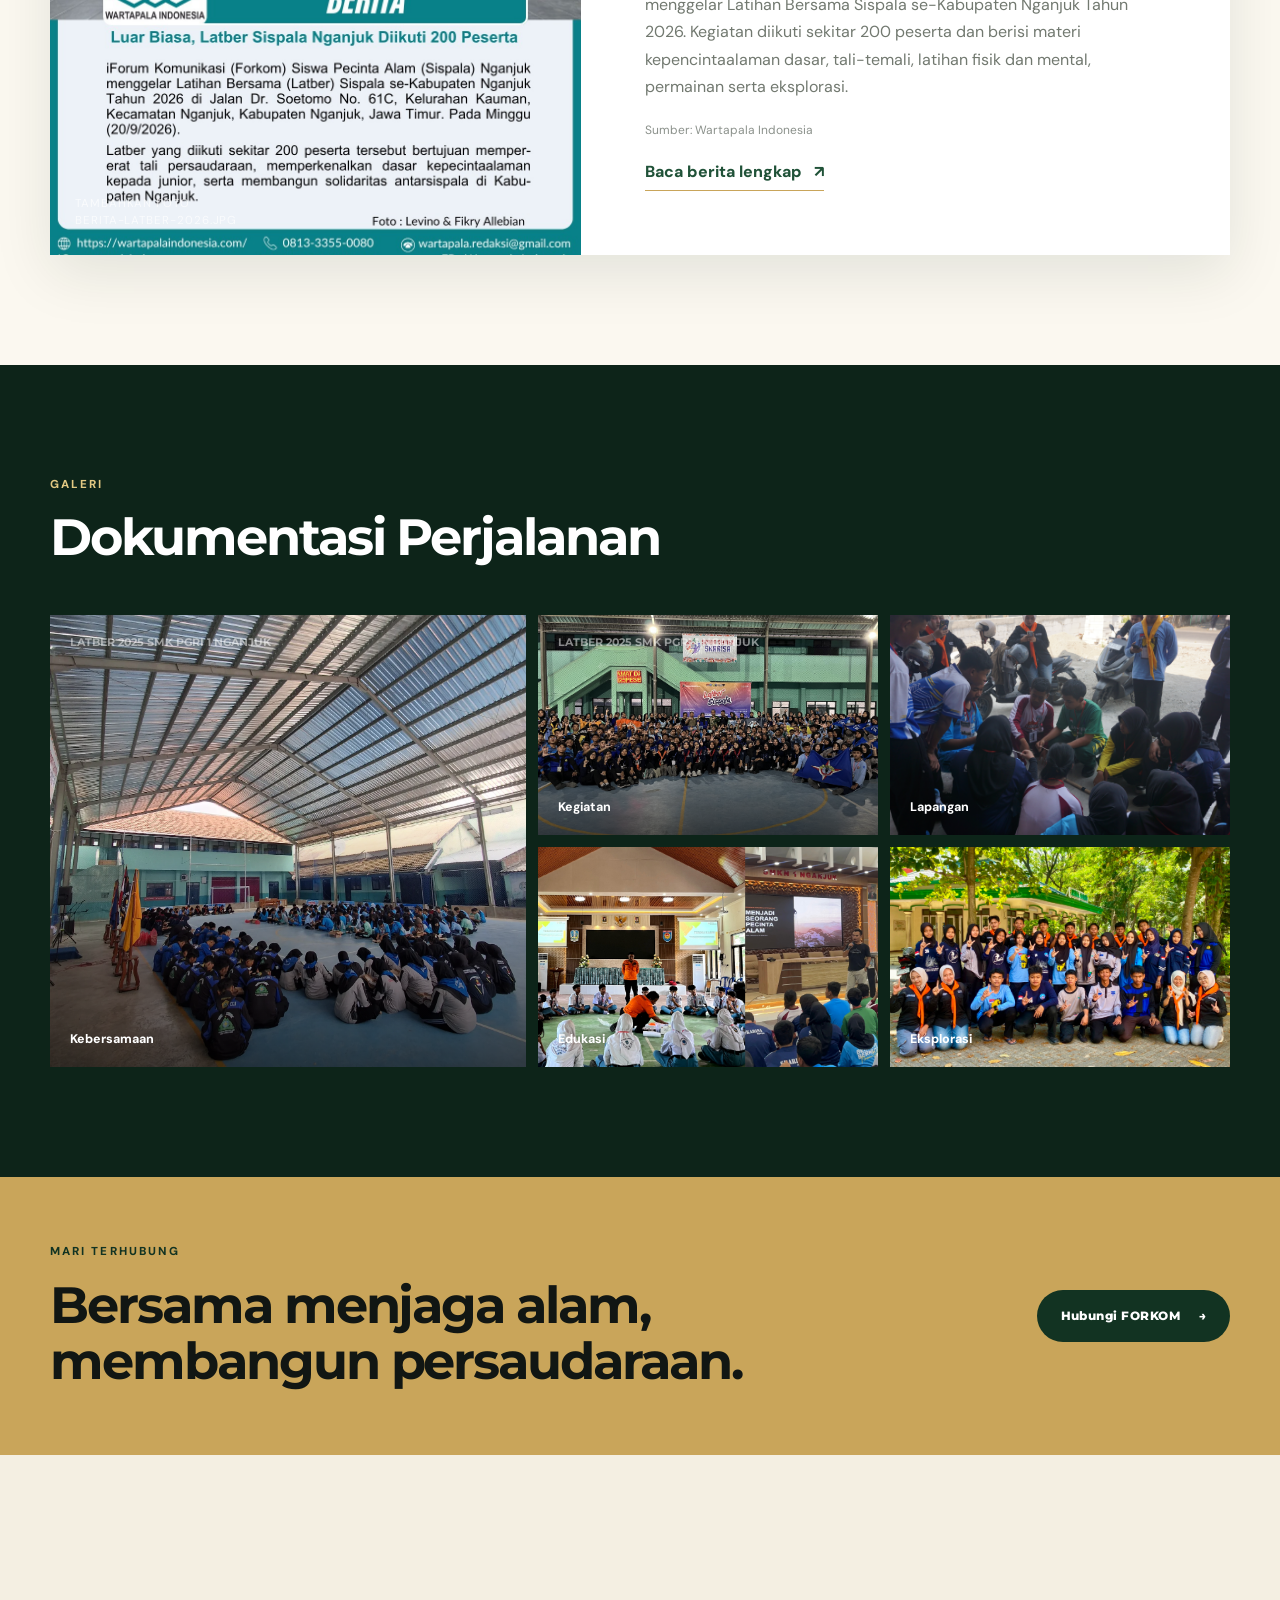
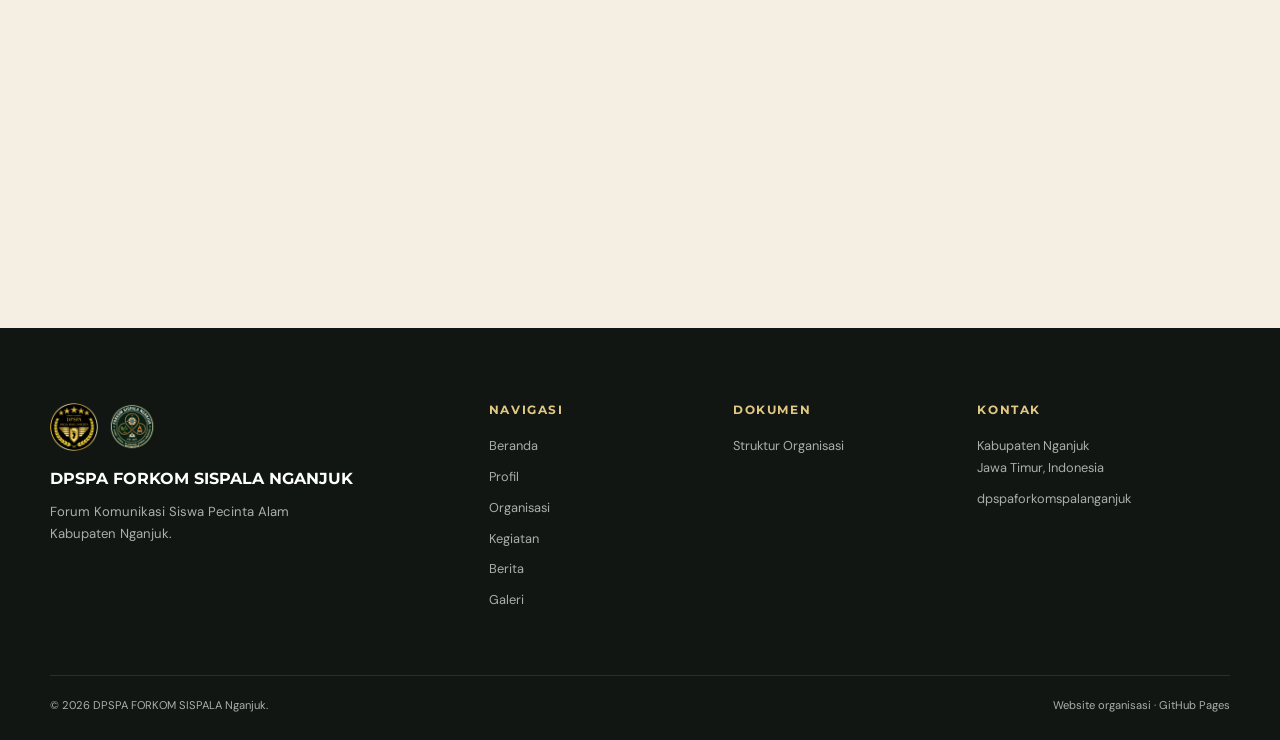
==== commit 4b4055f2: "Update index.html" ====
--- a/index.html
+++ b/index.html
@@ -62,6 +62,7 @@
       <div class="hero-overlay"></div>
       <div class="container hero-content">
         <div class="hero-copy reveal">
+          <p class="eyebrow light">DEWAN PENGURUS SISWA PECINTA ALAM</p>
           <p class="eyebrow light">FORUM KOMUNIKASI SISWA PECINTA ALAM</p>
           <h1>DPSPA FORKOM<br><span>SISPALA NGANJUK</span></h1>
           <p class="hero-subtitle">Bersama Menjaga Alam, Berkarya dan Berkolaborasi.</p>
@@ -360,6 +361,7 @@
             <p class="contact-intro">
               Untuk informasi organisasi, kegiatan, kerja sama, dokumentasi,
               atau kebutuhan lainnya, silakan hubungi kanal resmi FORKOM.
+              IG/TT : @forkom.pala_nganjuk
             </p>
           </div>
 
--- a/style.css
+++ b/style.css
@@ -427,3 +427,95 @@
   .footer-bottom { flex-direction: column; }
   .organization-links { flex-direction: column; gap: 12px; }
 }
+/* =====================================================
+   FIX HEADER LOGO & BRAND UNTUK MOBILE
+   ===================================================== */
+
+.site-header .nav-wrap {
+  display: flex;
+  align-items: center;
+  justify-content: space-between;
+}
+
+.site-header .brand {
+  display: flex !important;
+  align-items: center;
+  flex-shrink: 0;
+  visibility: visible !important;
+  opacity: 1 !important;
+}
+
+.site-header .brand-logos {
+  display: flex !important;
+  align-items: center;
+  gap: 6px;
+  flex-shrink: 0;
+  visibility: visible !important;
+  opacity: 1 !important;
+}
+
+.site-header .brand-logo {
+  display: block !important;
+  width: 36px;
+  height: 36px;
+  object-fit: contain;
+  visibility: visible !important;
+  opacity: 1 !important;
+}
+
+.site-header .brand-logo-forkom {
+  display: block !important;
+  width: 42px;
+  height: 42px;
+  object-fit: contain;
+  visibility: visible !important;
+  opacity: 1 !important;
+}
+
+.site-header .brand-text {
+  display: flex !important;
+  flex-direction: column;
+  flex-shrink: 0;
+  visibility: visible !important;
+  opacity: 1 !important;
+}
+
+.site-header .brand-text strong,
+.site-header .brand-text span {
+  display: block !important;
+  visibility: visible !important;
+  opacity: 1 !important;
+}
+
+@media (max-width: 560px) {
+  .site-header .brand {
+    display: flex !important;
+    max-width: calc(100% - 60px);
+  }
+
+  .site-header .brand-logos {
+    display: flex !important;
+  }
+
+  .site-header .brand-text {
+    display: flex !important;
+  }
+
+  .site-header .brand-logo {
+    width: 34px;
+    height: 34px;
+  }
+
+  .site-header .brand-logo-forkom {
+    width: 40px;
+    height: 40px;
+  }
+
+  .site-header .brand-text strong {
+    font-size: .75rem;
+  }
+
+  .site-header .brand-text span {
+    font-size: .52rem;
+  }
+}
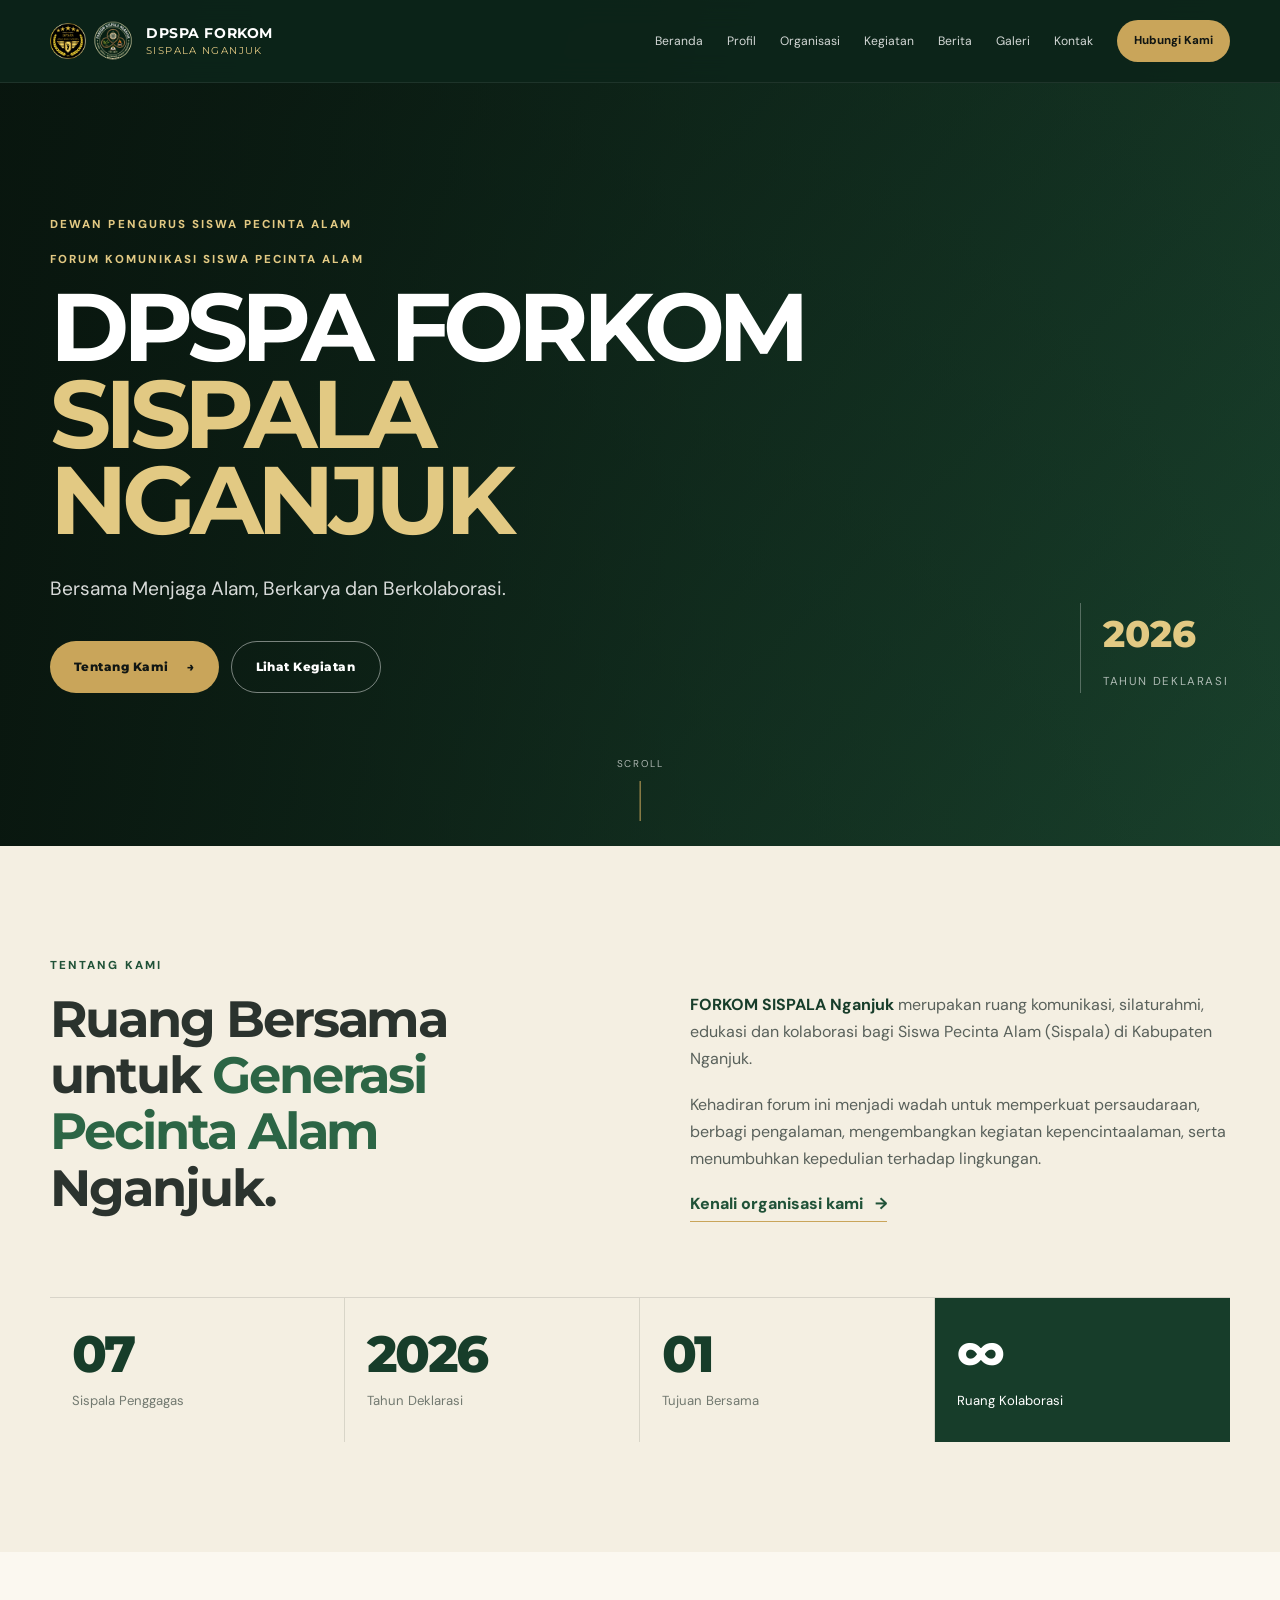
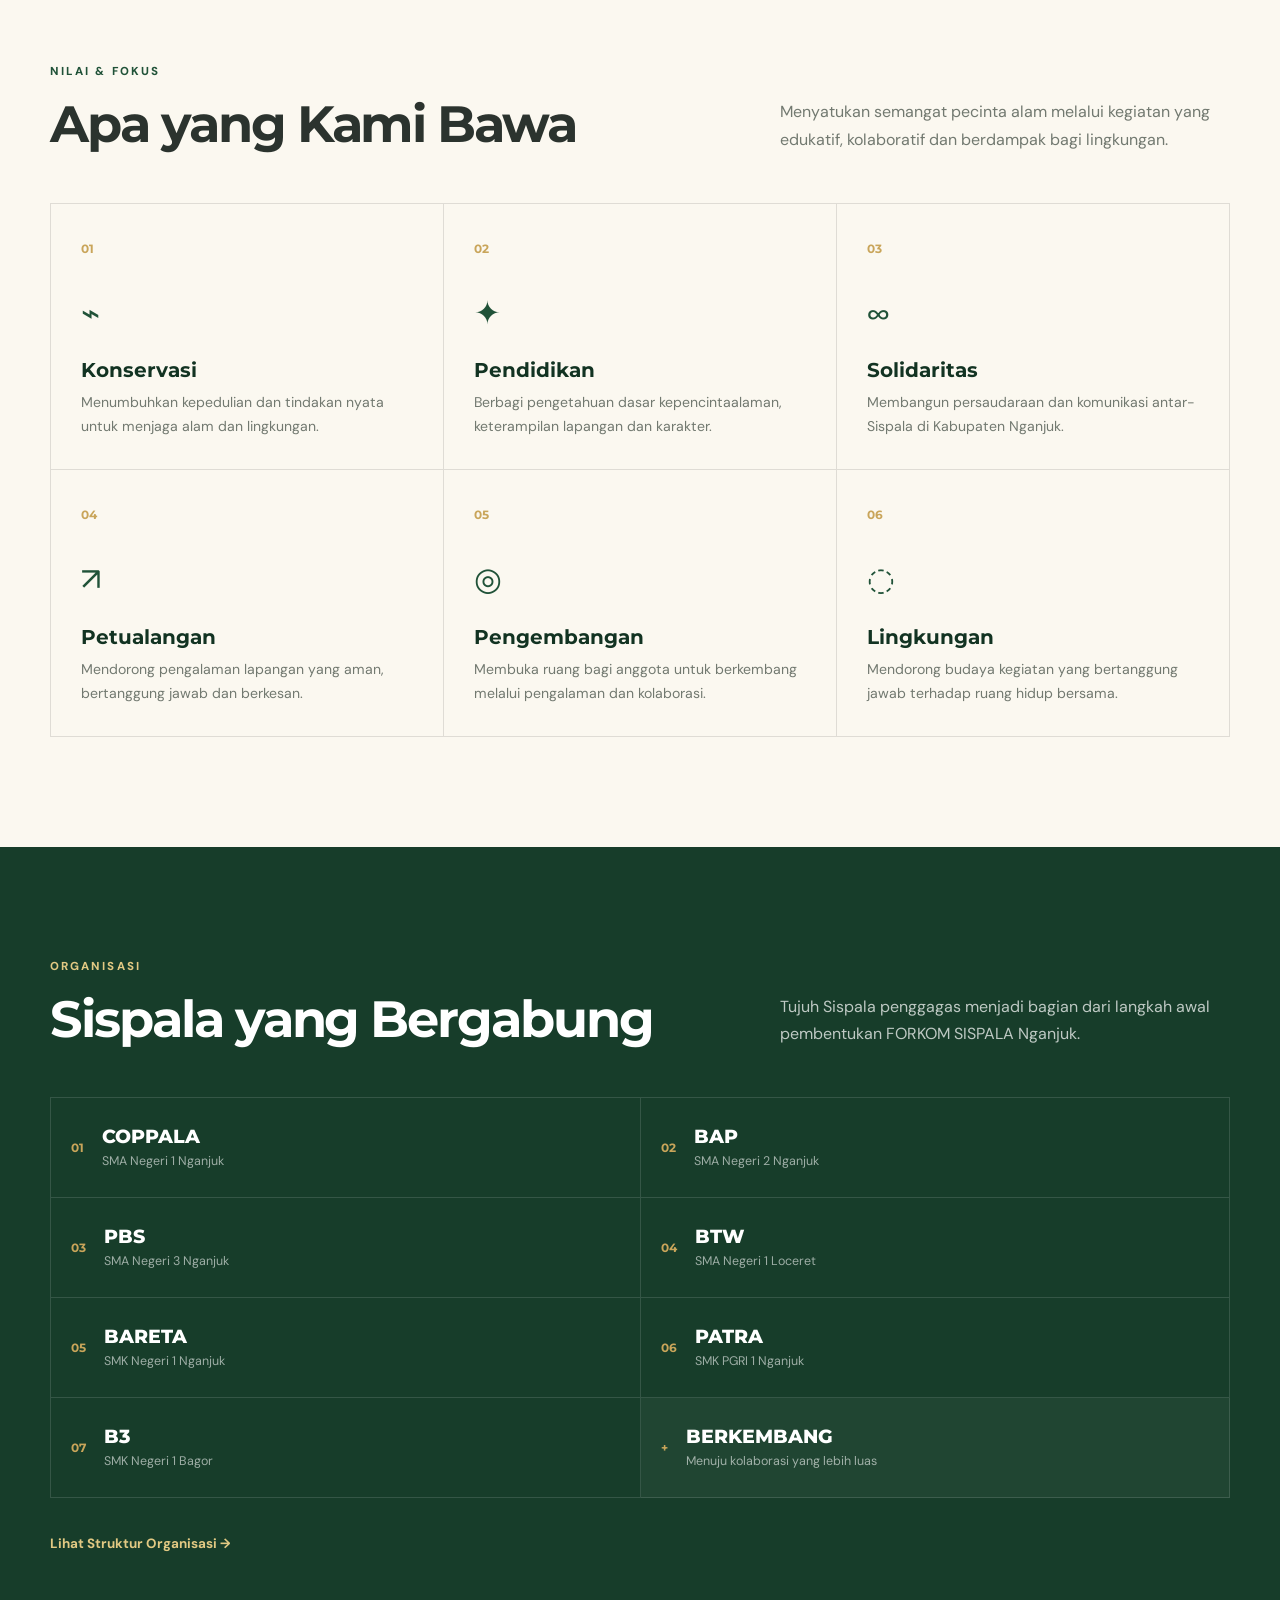
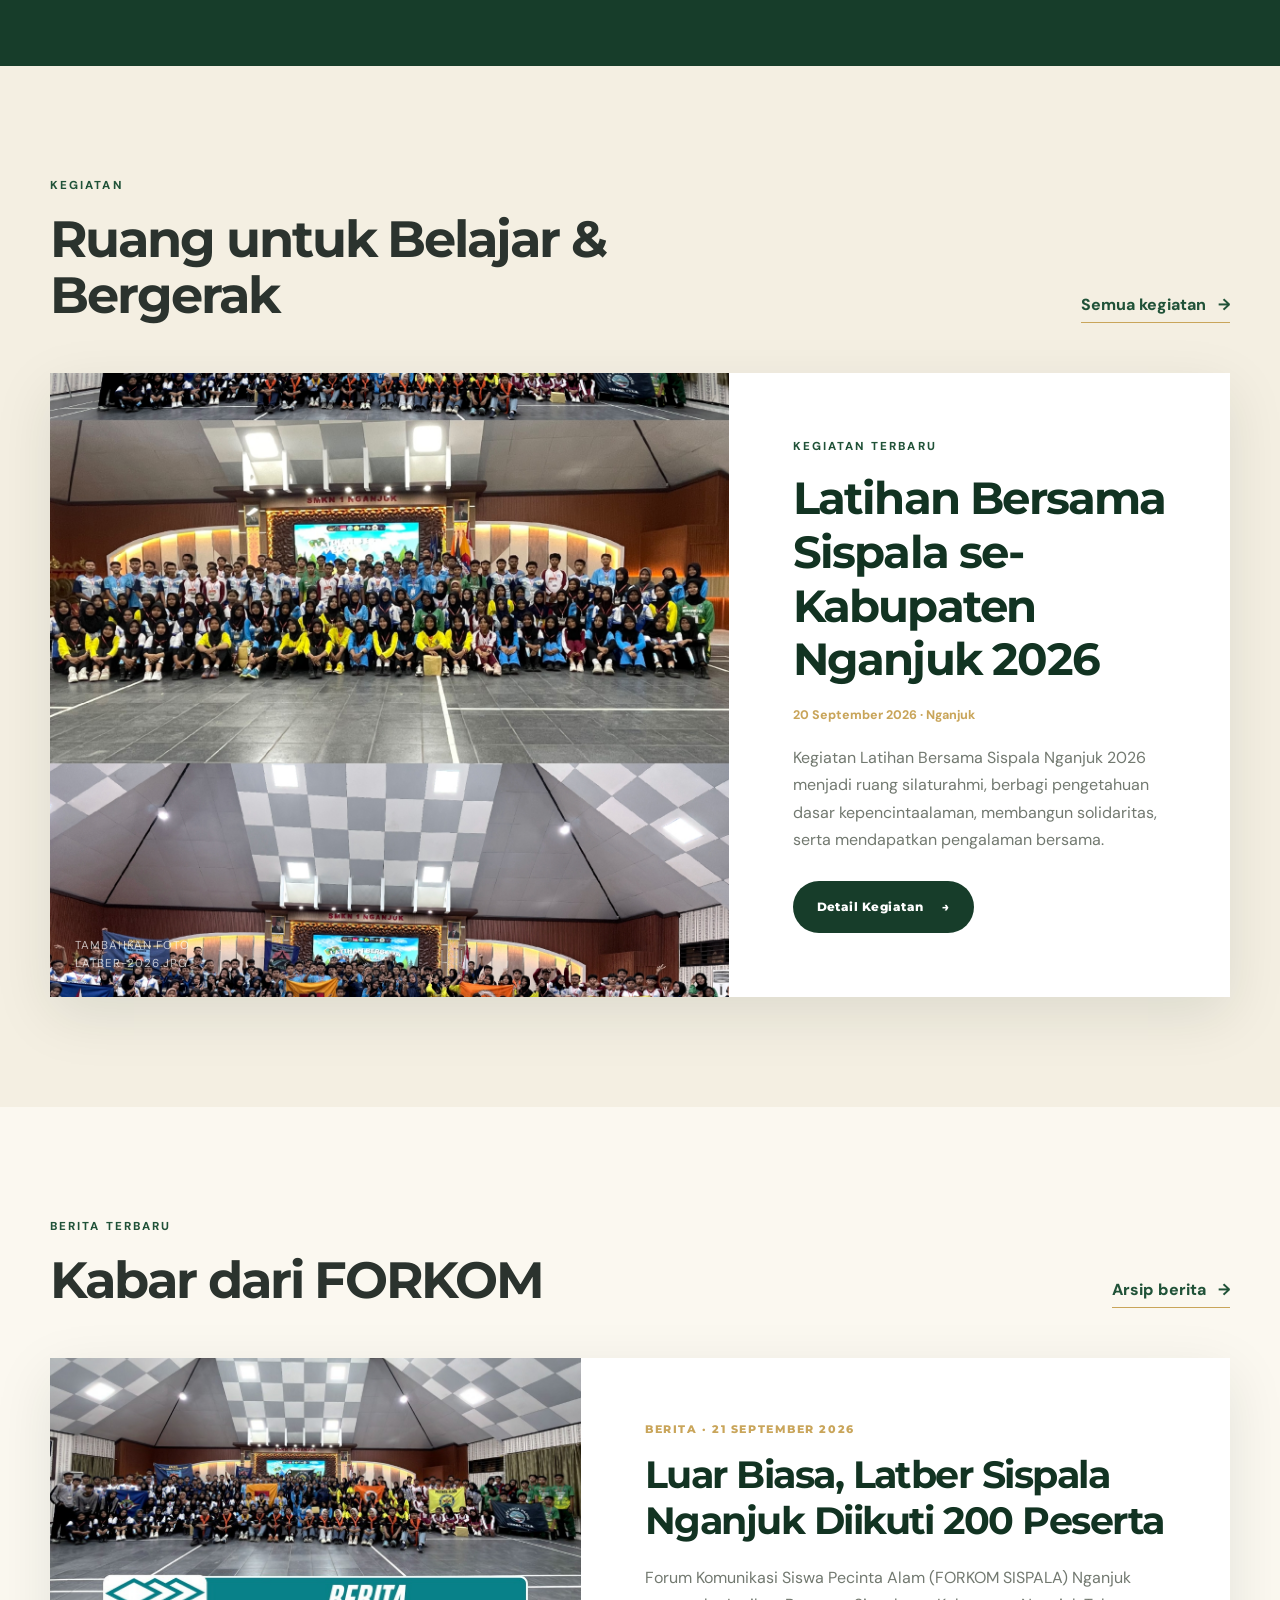
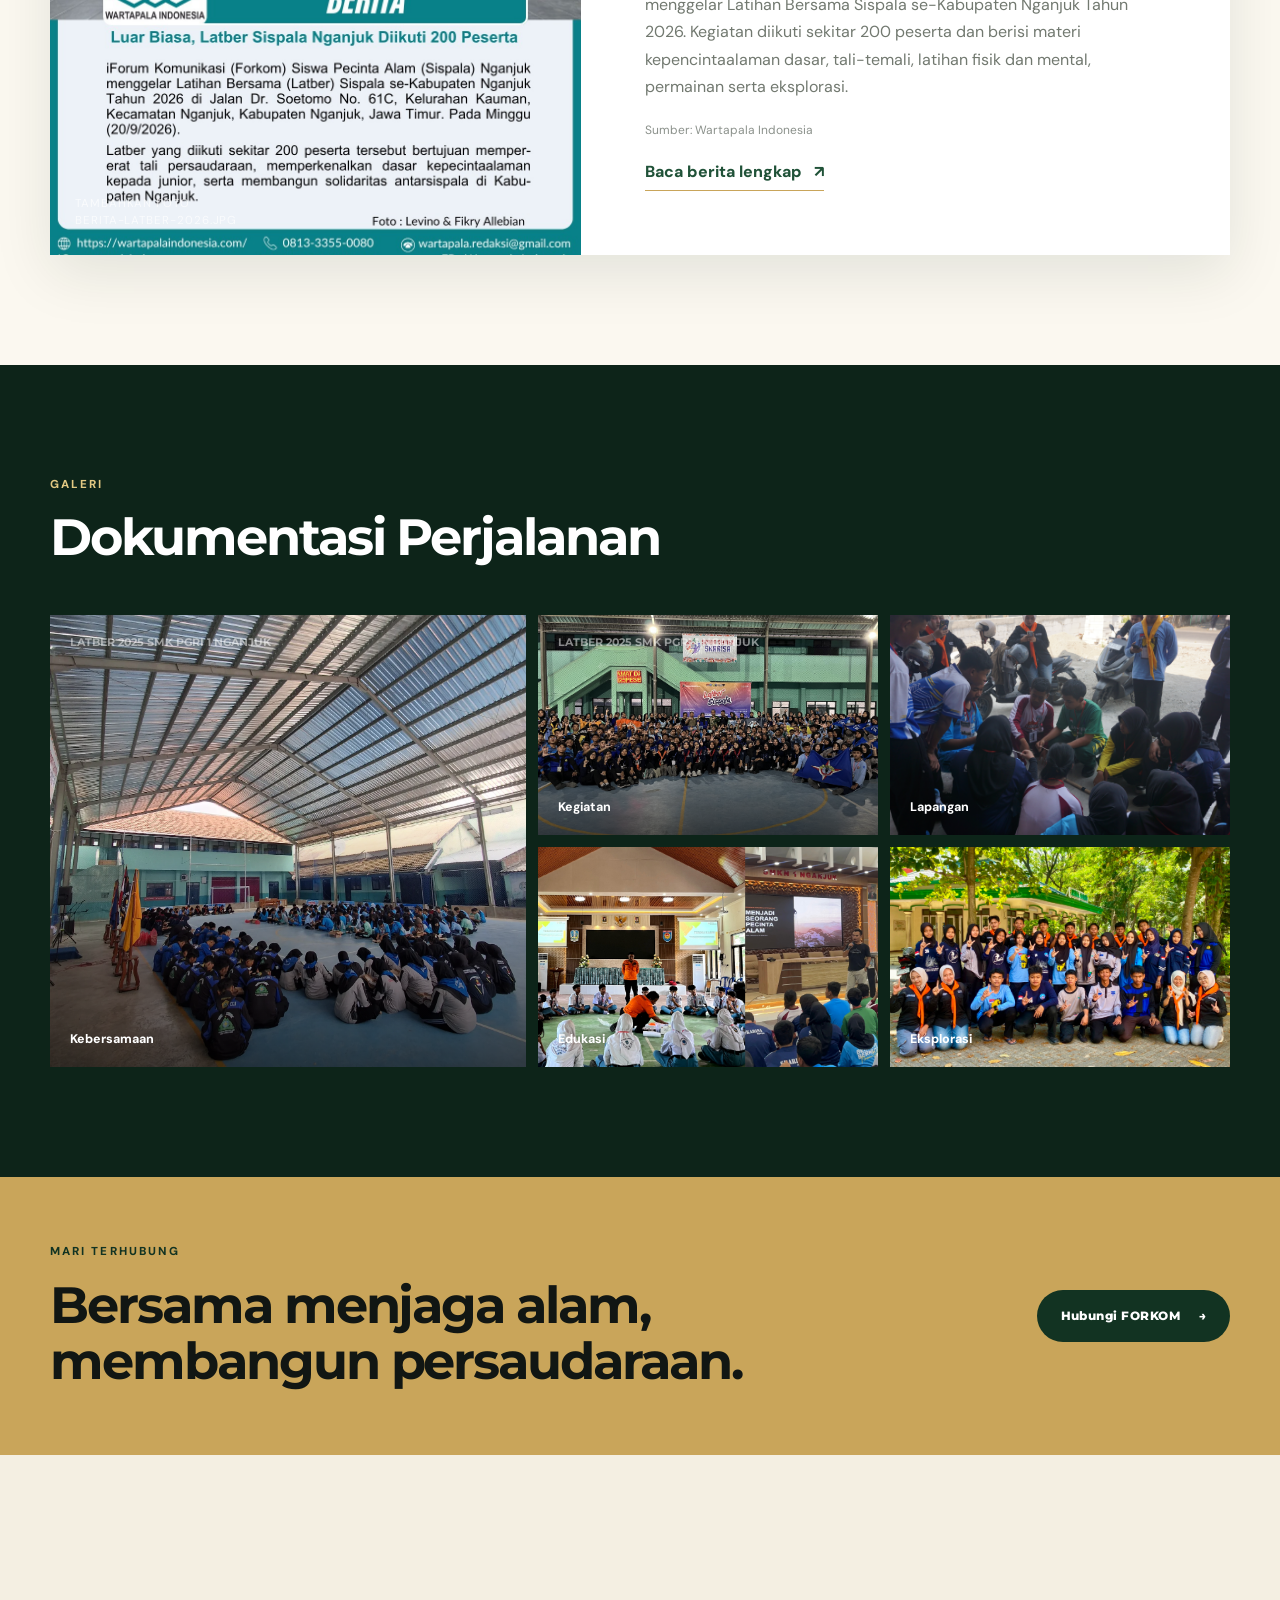
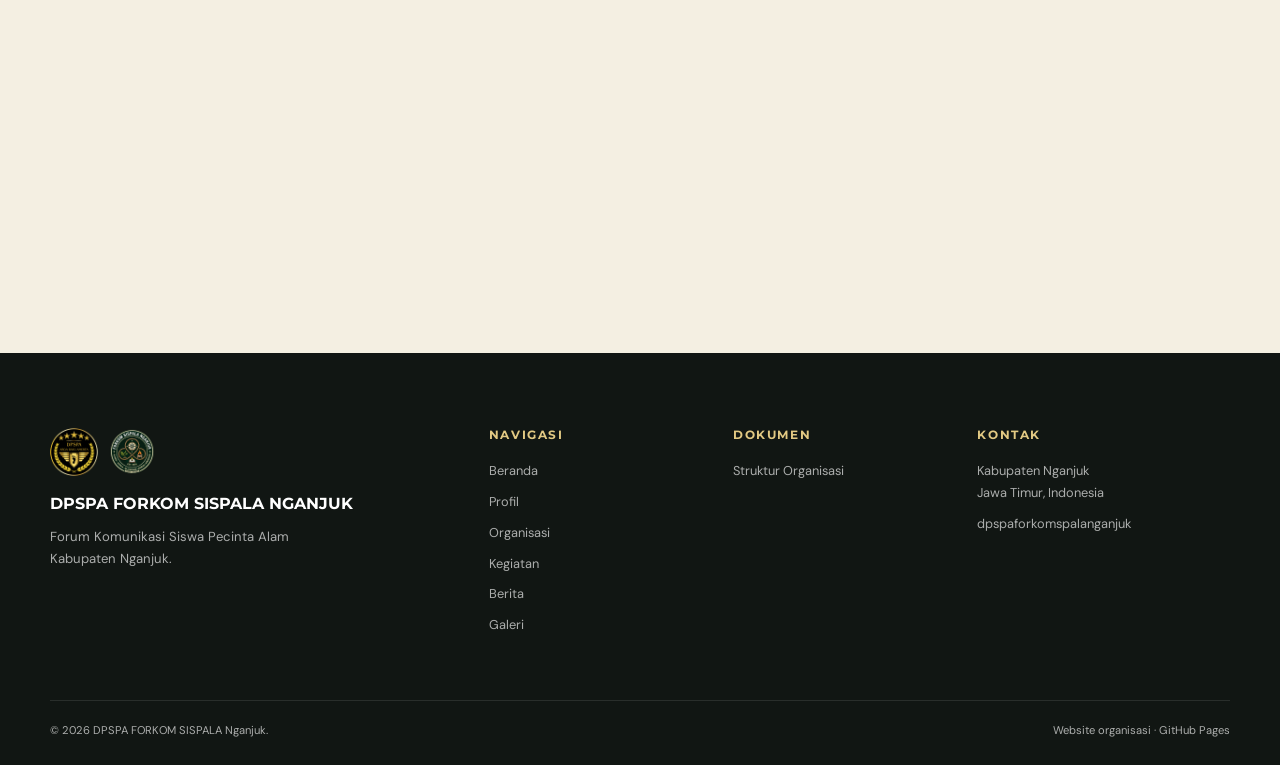
==== commit 9be292c4: "Update index.html" ====
--- a/index.html
+++ b/index.html
@@ -361,8 +361,8 @@
             <p class="contact-intro">
               Untuk informasi organisasi, kegiatan, kerja sama, dokumentasi,
               atau kebutuhan lainnya, silakan hubungi kanal resmi FORKOM.
-              IG/TT : @forkom.pala_nganjuk
-            </p>
+            <p class="contact-intro">
+              Instagram/Tiktok Kami : @forkom.pala_nganjuk
           </div>
 
           <div class="contact-list reveal">
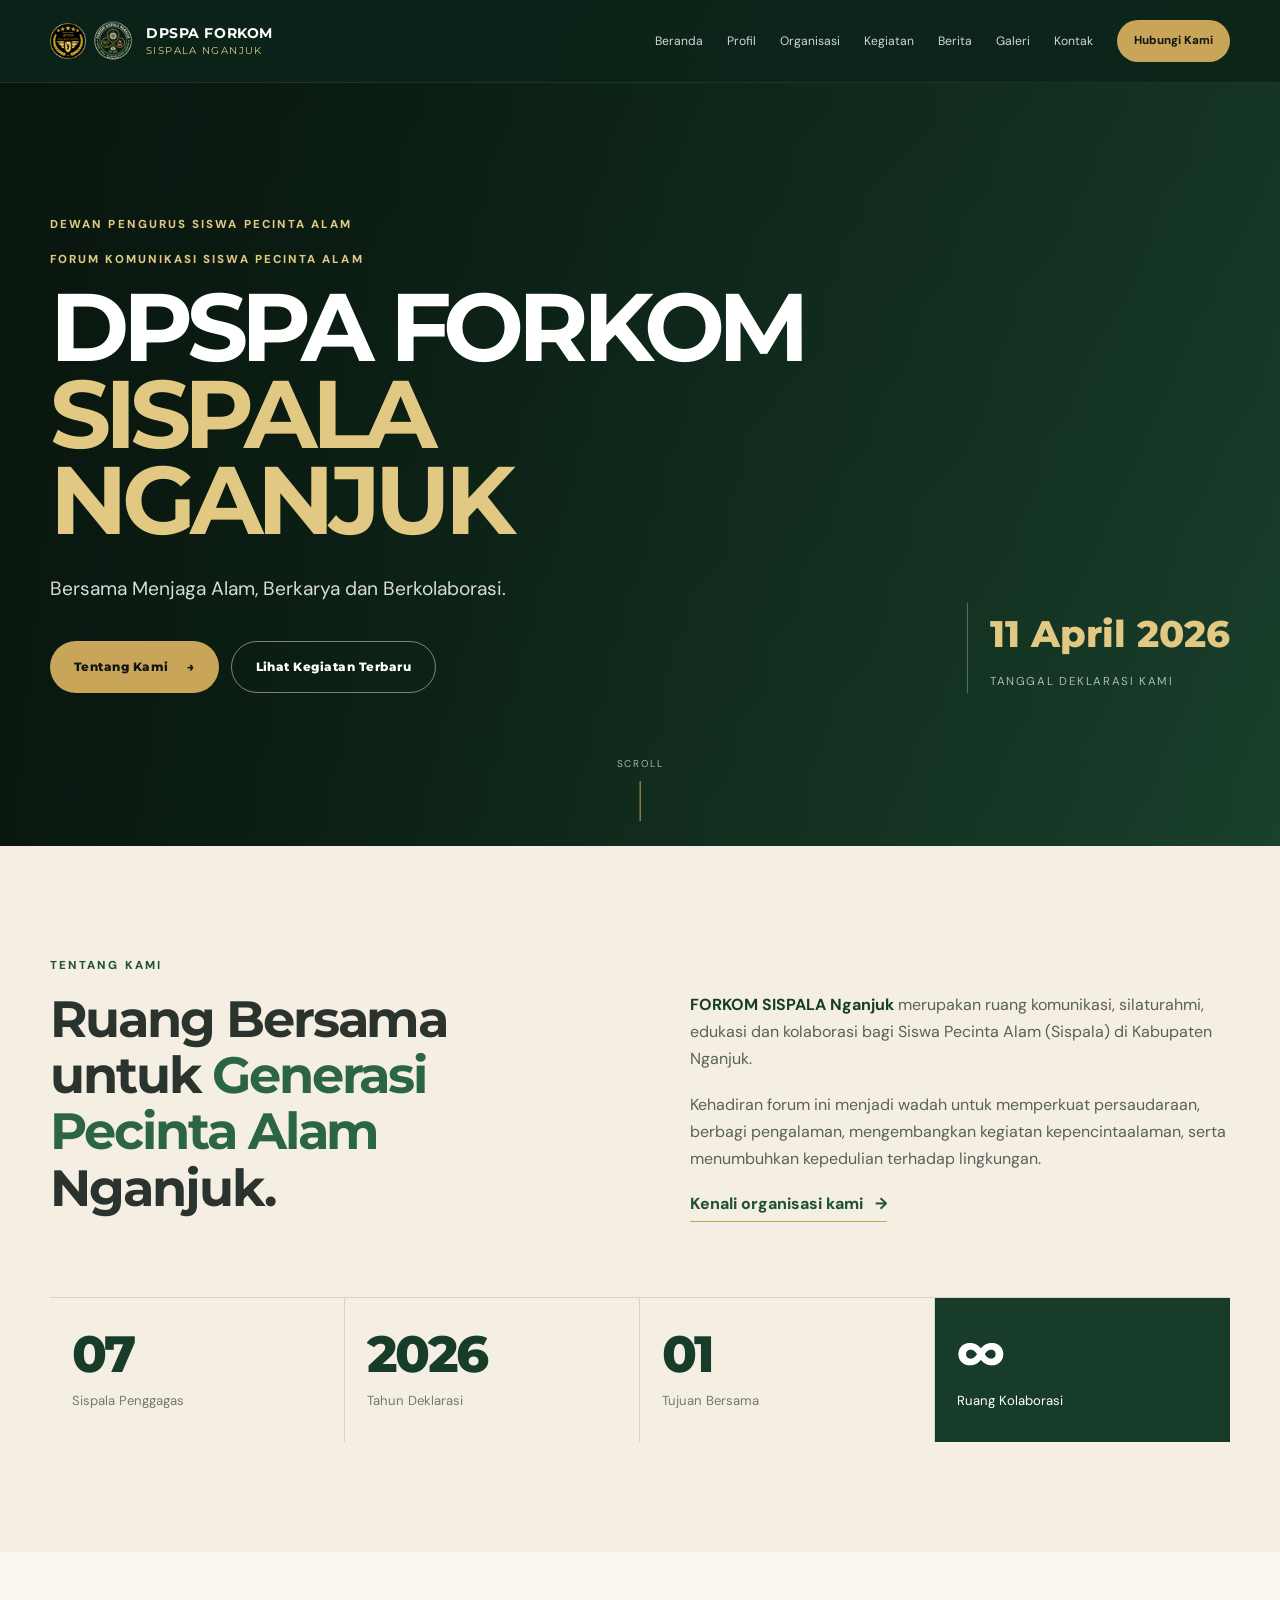
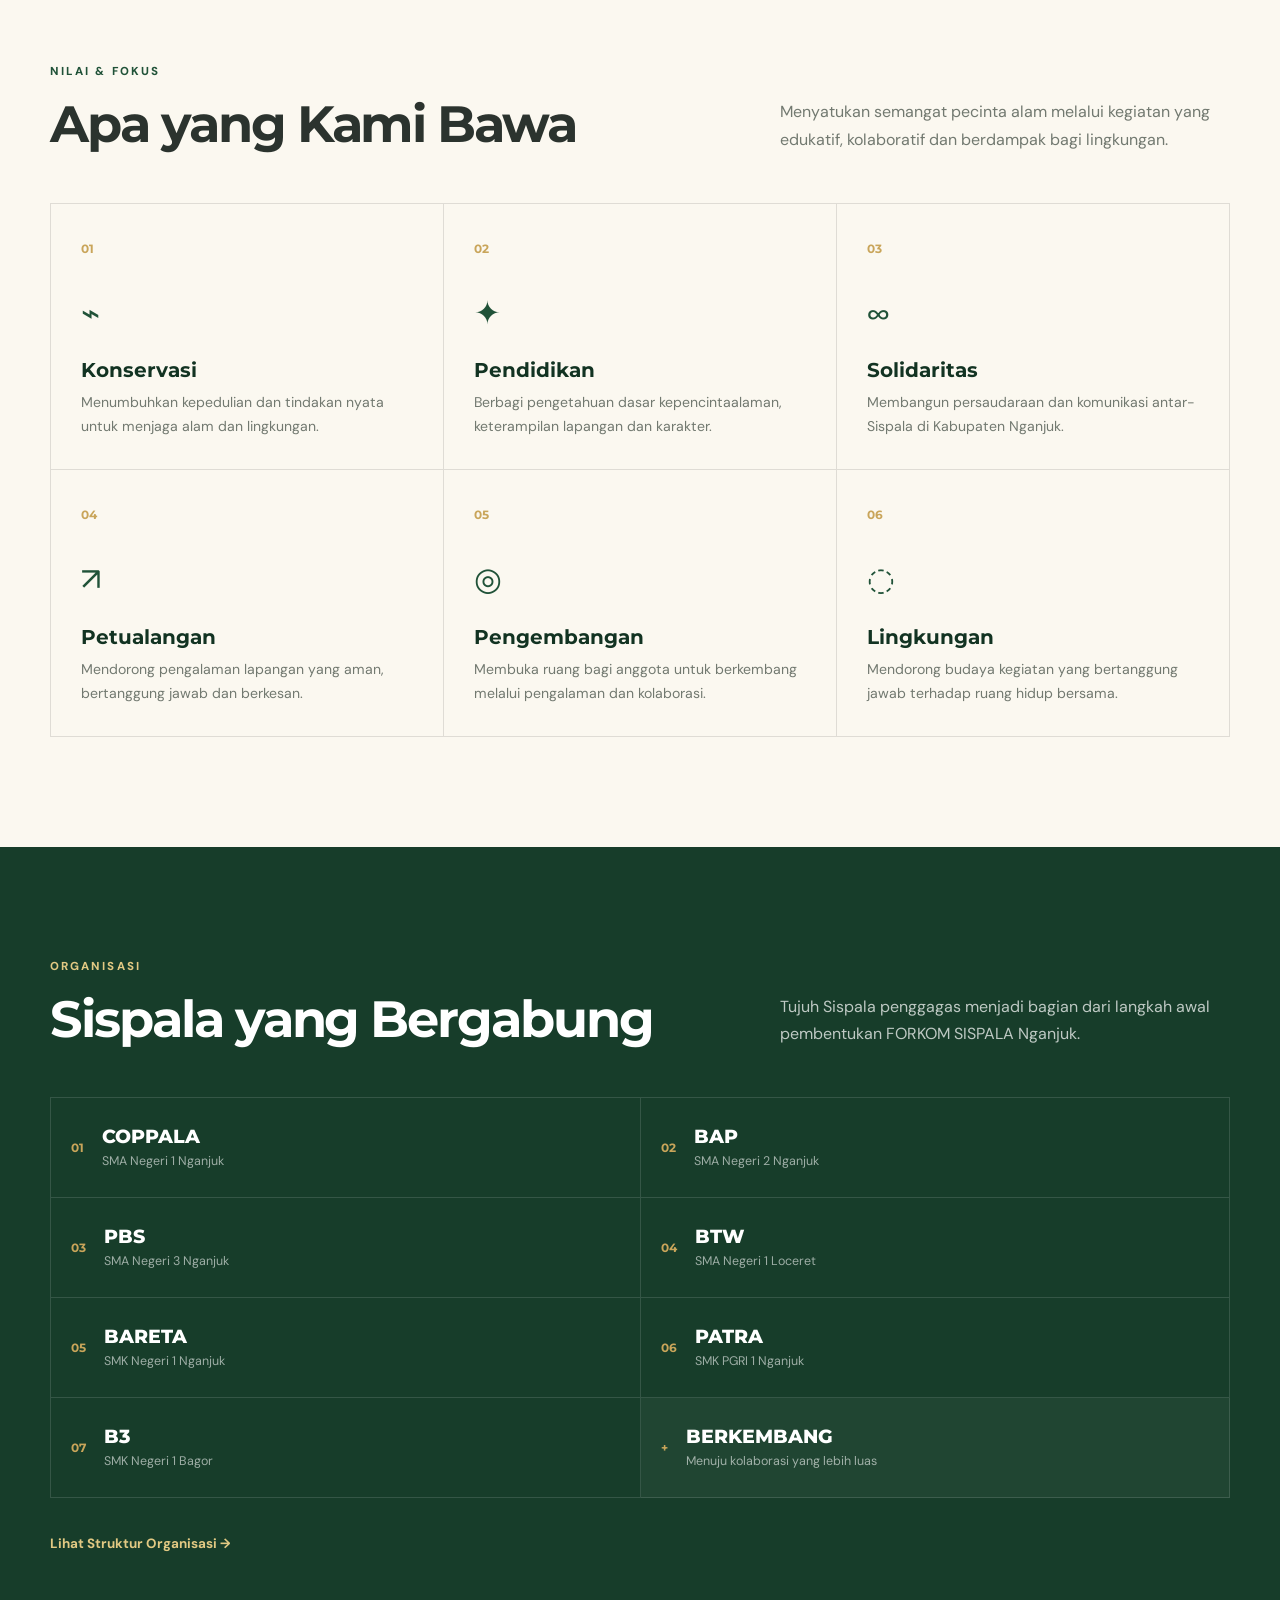
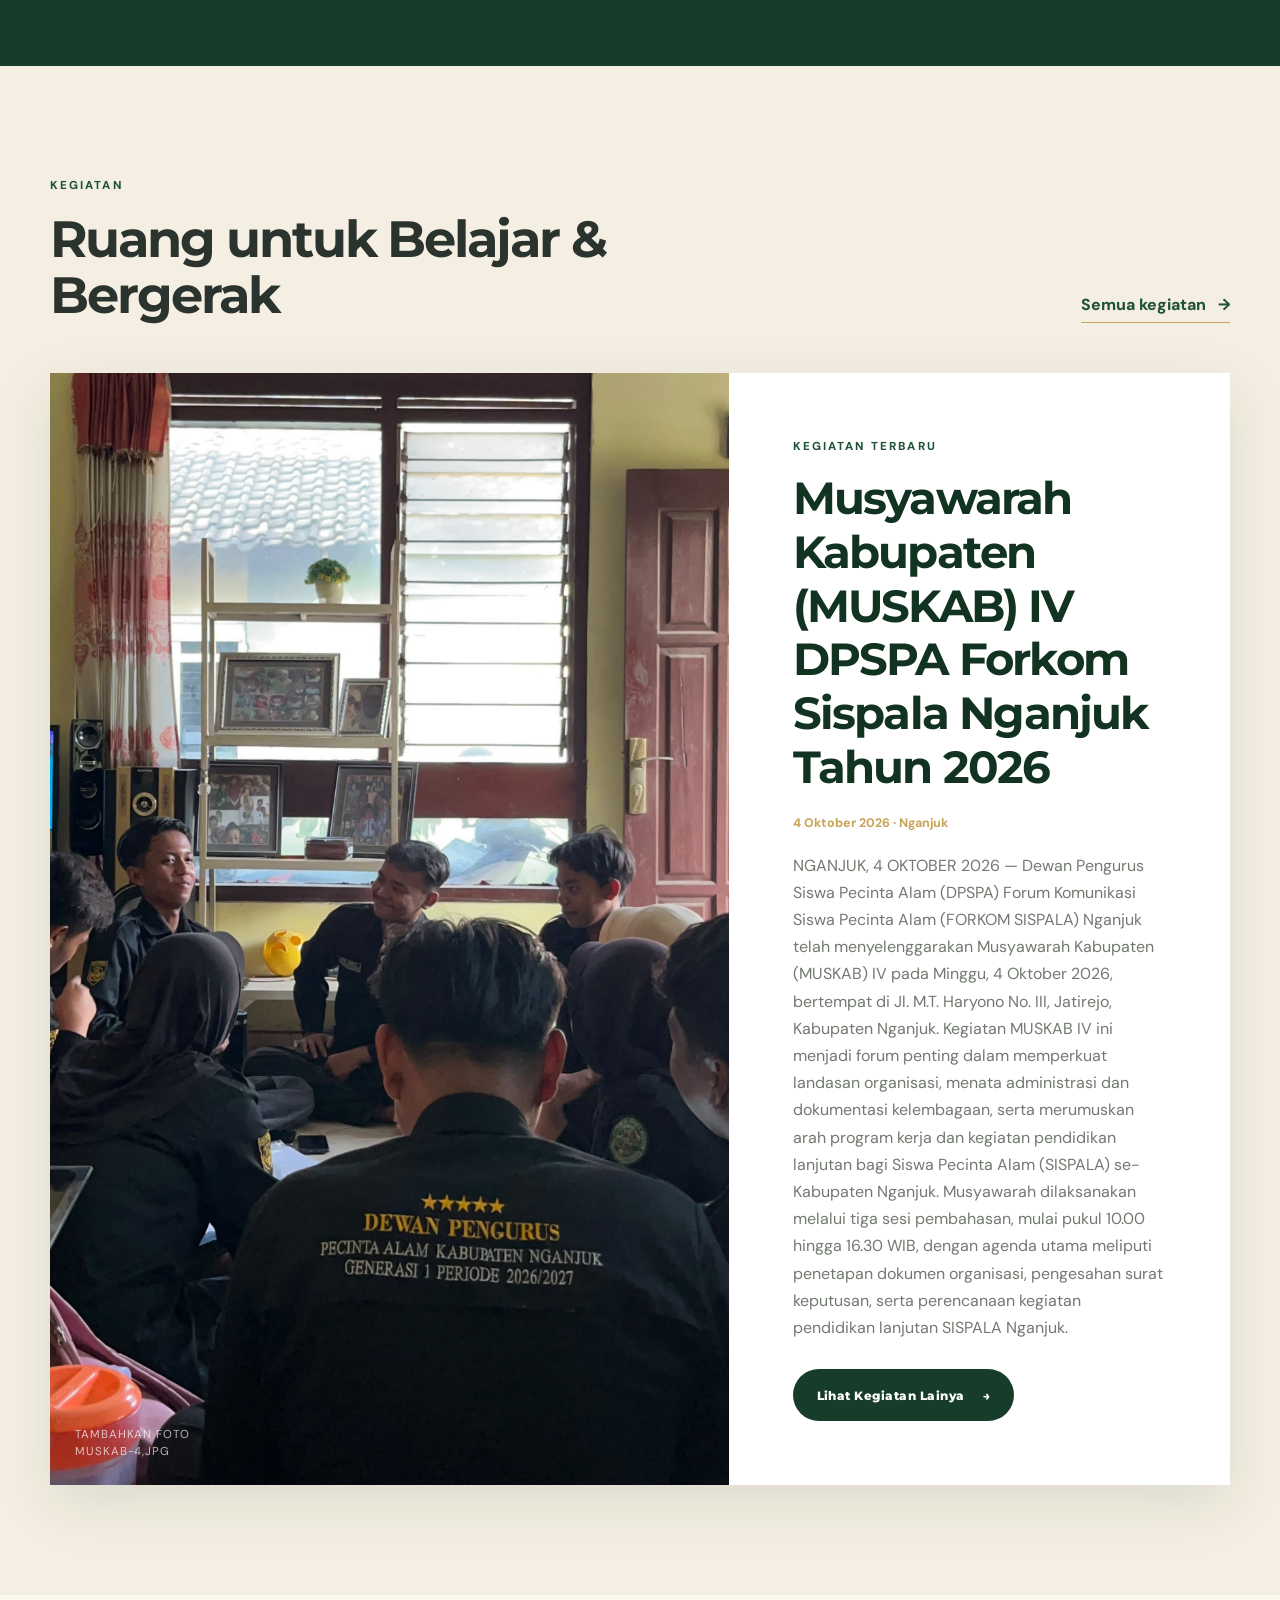
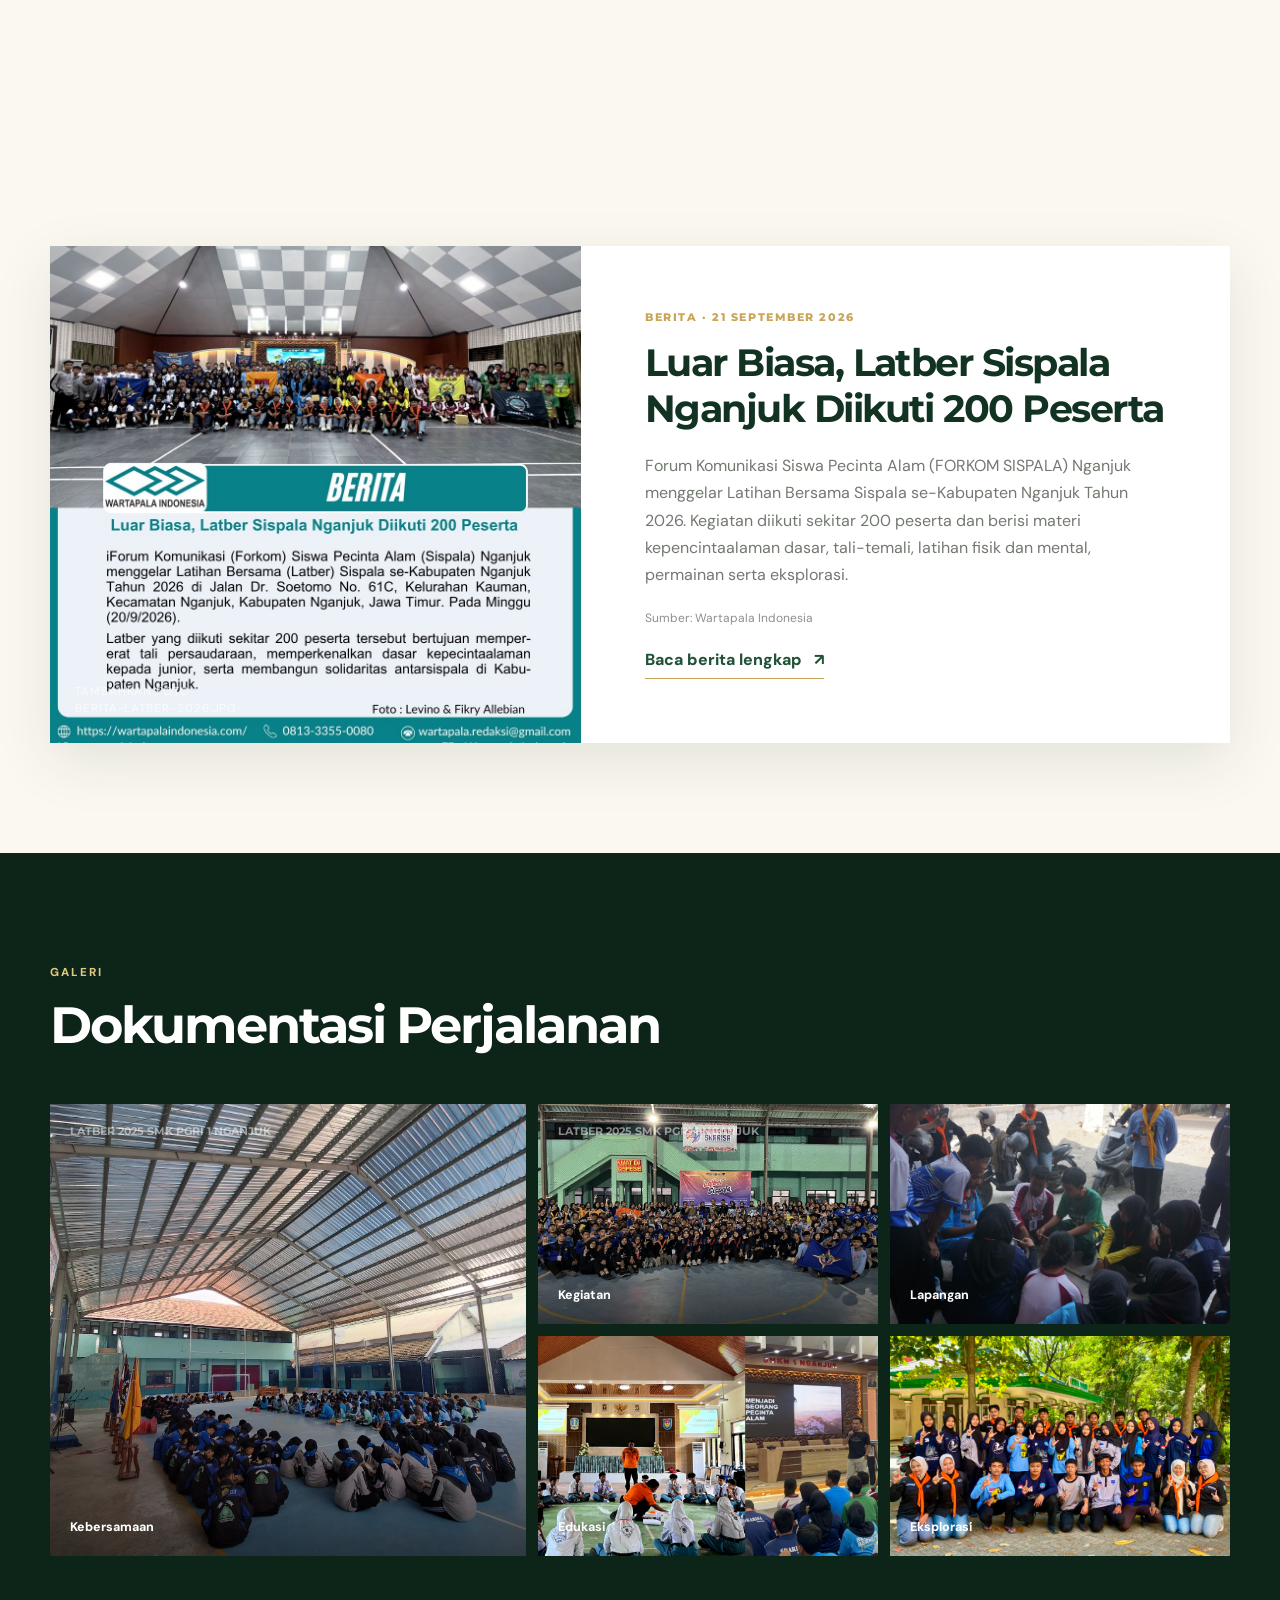
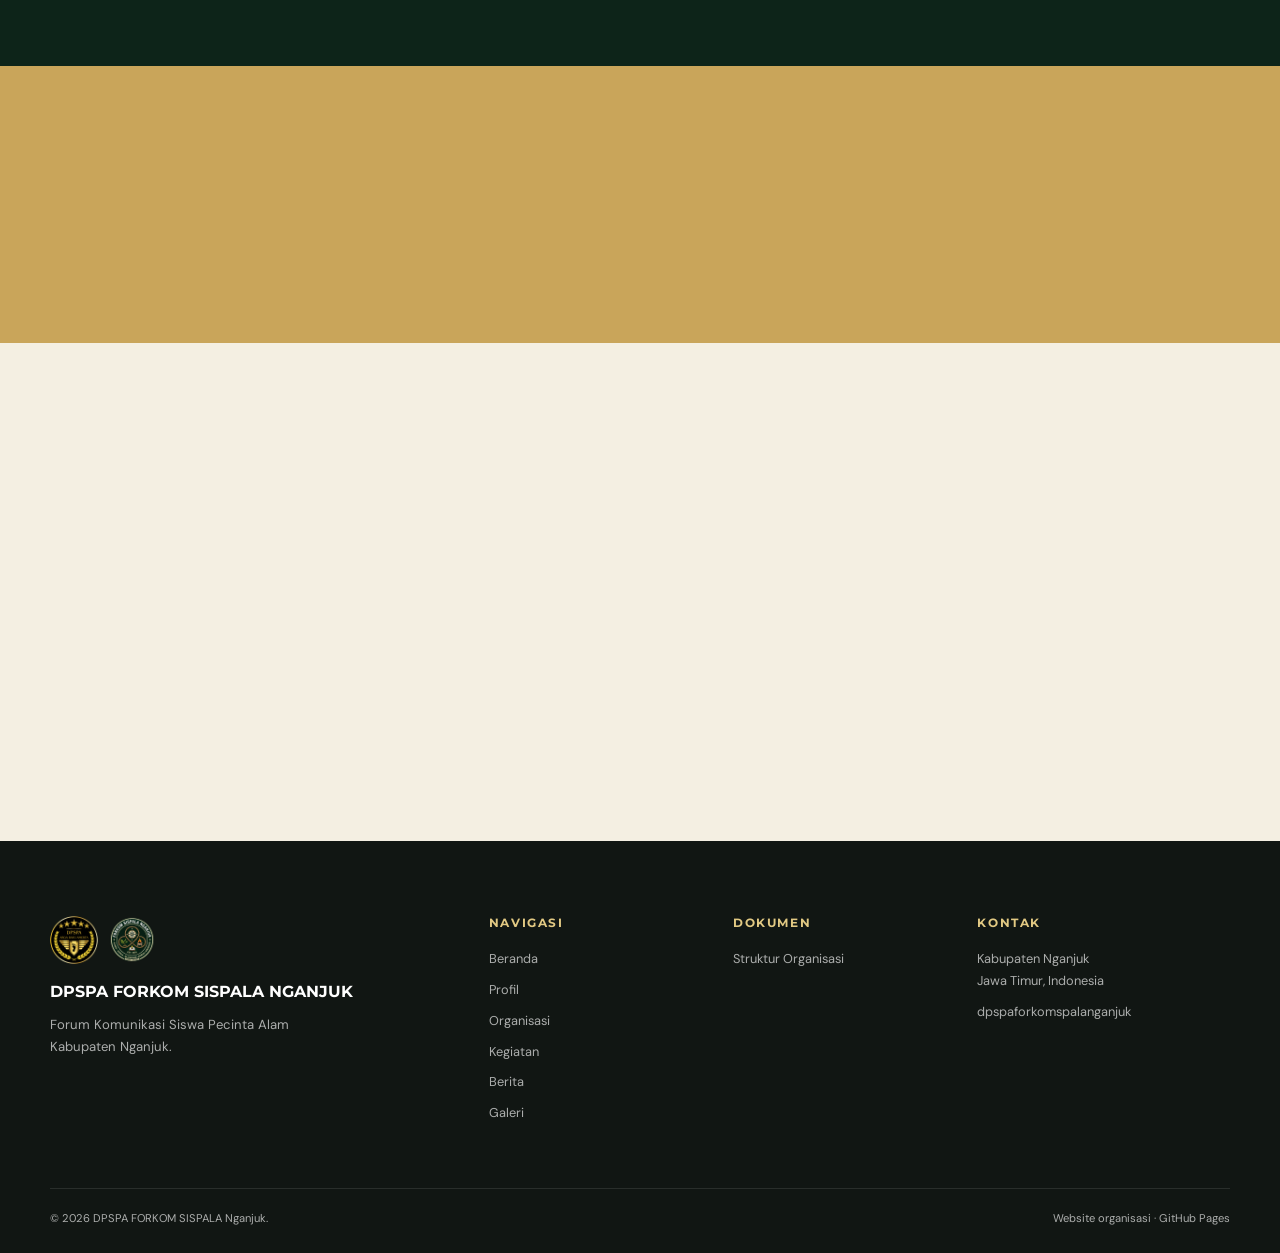
==== commit 044fec4c: "Update index.html" ====
--- a/index.html
+++ b/index.html
@@ -68,13 +68,13 @@
           <p class="hero-subtitle">Bersama Menjaga Alam, Berkarya dan Berkolaborasi.</p>
           <div class="hero-actions">
             <a class="btn btn-gold" href="#profil">Tentang Kami <span>→</span></a>
-            <a class="btn btn-outline-light" href="#kegiatan">Lihat Kegiatan</a>
+            <a class="btn btn-outline-light" href="#kegiatan">Lihat Kegiatan Terbaru</a>
           </div>
         </div>
 
         <div class="hero-badge reveal">
-          <span class="badge-number">2026</span>
-          <span class="badge-label">Tahun Deklarasi</span>
+          <span class="badge-number">11 April 2026</span>
+          <span class="badge-label">Tanggal Deklarasi Kami</span>
         </div>
       </div>
       <a class="scroll-down" href="#profil" aria-label="Gulir ke profil">
@@ -239,19 +239,19 @@
 
         <div class="featured-activity reveal">
           <div class="activity-image image-placeholder">
-            <img src="images/kegiatan/latber-2026.jpg" alt="Latber Sispala Nganjuk 2026" onerror="this.style.display='none'">
-            <span>Tambahkan foto<br>latber-2026.jpg</span>
+            <img src="images/kegiatan/muskab-4.jpg" alt="MUSKAB IV DPSPA Forkom Sispala Nganjuk" onerror="this.style.display='none'">
+            <span>Tambahkan foto<br>muskab-4,jpg</span>
           </div>
           <div class="activity-content">
             <p class="eyebrow">KEGIATAN TERBARU</p>
-            <h3>Latihan Bersama Sispala se-Kabupaten Nganjuk 2026</h3>
-            <p class="activity-meta">20 September 2026 · Nganjuk</p>
+            <h3>Musyawarah Kabupaten (MUSKAB) IV DPSPA Forkom Sispala Nganjuk Tahun 2026</h3>
+            <p class="activity-meta">4 Oktober 2026 · Nganjuk</p>
             <p>
-              Kegiatan Latihan Bersama Sispala Nganjuk 2026 menjadi ruang
-              silaturahmi, berbagi pengetahuan dasar kepencintaalaman,
-              membangun solidaritas, serta mendapatkan pengalaman bersama.
+              NGANJUK, 4 OKTOBER 2026 — Dewan Pengurus Siswa Pecinta Alam (DPSPA) Forum Komunikasi Siswa Pecinta Alam (FORKOM SISPALA) Nganjuk telah menyelenggarakan Musyawarah Kabupaten (MUSKAB) IV pada Minggu, 4 Oktober 2026, bertempat di Jl. M.T. Haryono No. III, Jatirejo, Kabupaten Nganjuk.
+              Kegiatan MUSKAB IV ini menjadi forum penting dalam memperkuat landasan organisasi, menata administrasi dan dokumentasi kelembagaan, serta merumuskan arah program kerja dan kegiatan pendidikan lanjutan bagi Siswa Pecinta Alam (SISPALA) se-Kabupaten Nganjuk.
+              Musyawarah dilaksanakan melalui tiga sesi pembahasan, mulai pukul 10.00 hingga 16.30 WIB, dengan agenda utama meliputi penetapan dokumen organisasi, pengesahan surat keputusan, serta perencanaan kegiatan pendidikan lanjutan SISPALA Nganjuk.
             </p>
-            <a class="btn btn-dark" href="kegiatan.html">Detail Kegiatan <span>→</span></a>
+            <a class="btn btn-dark" href="kegiatan.html">Lihat Kegiatan Lainya<span>→</span></a>
           </div>
         </div>
       </div>
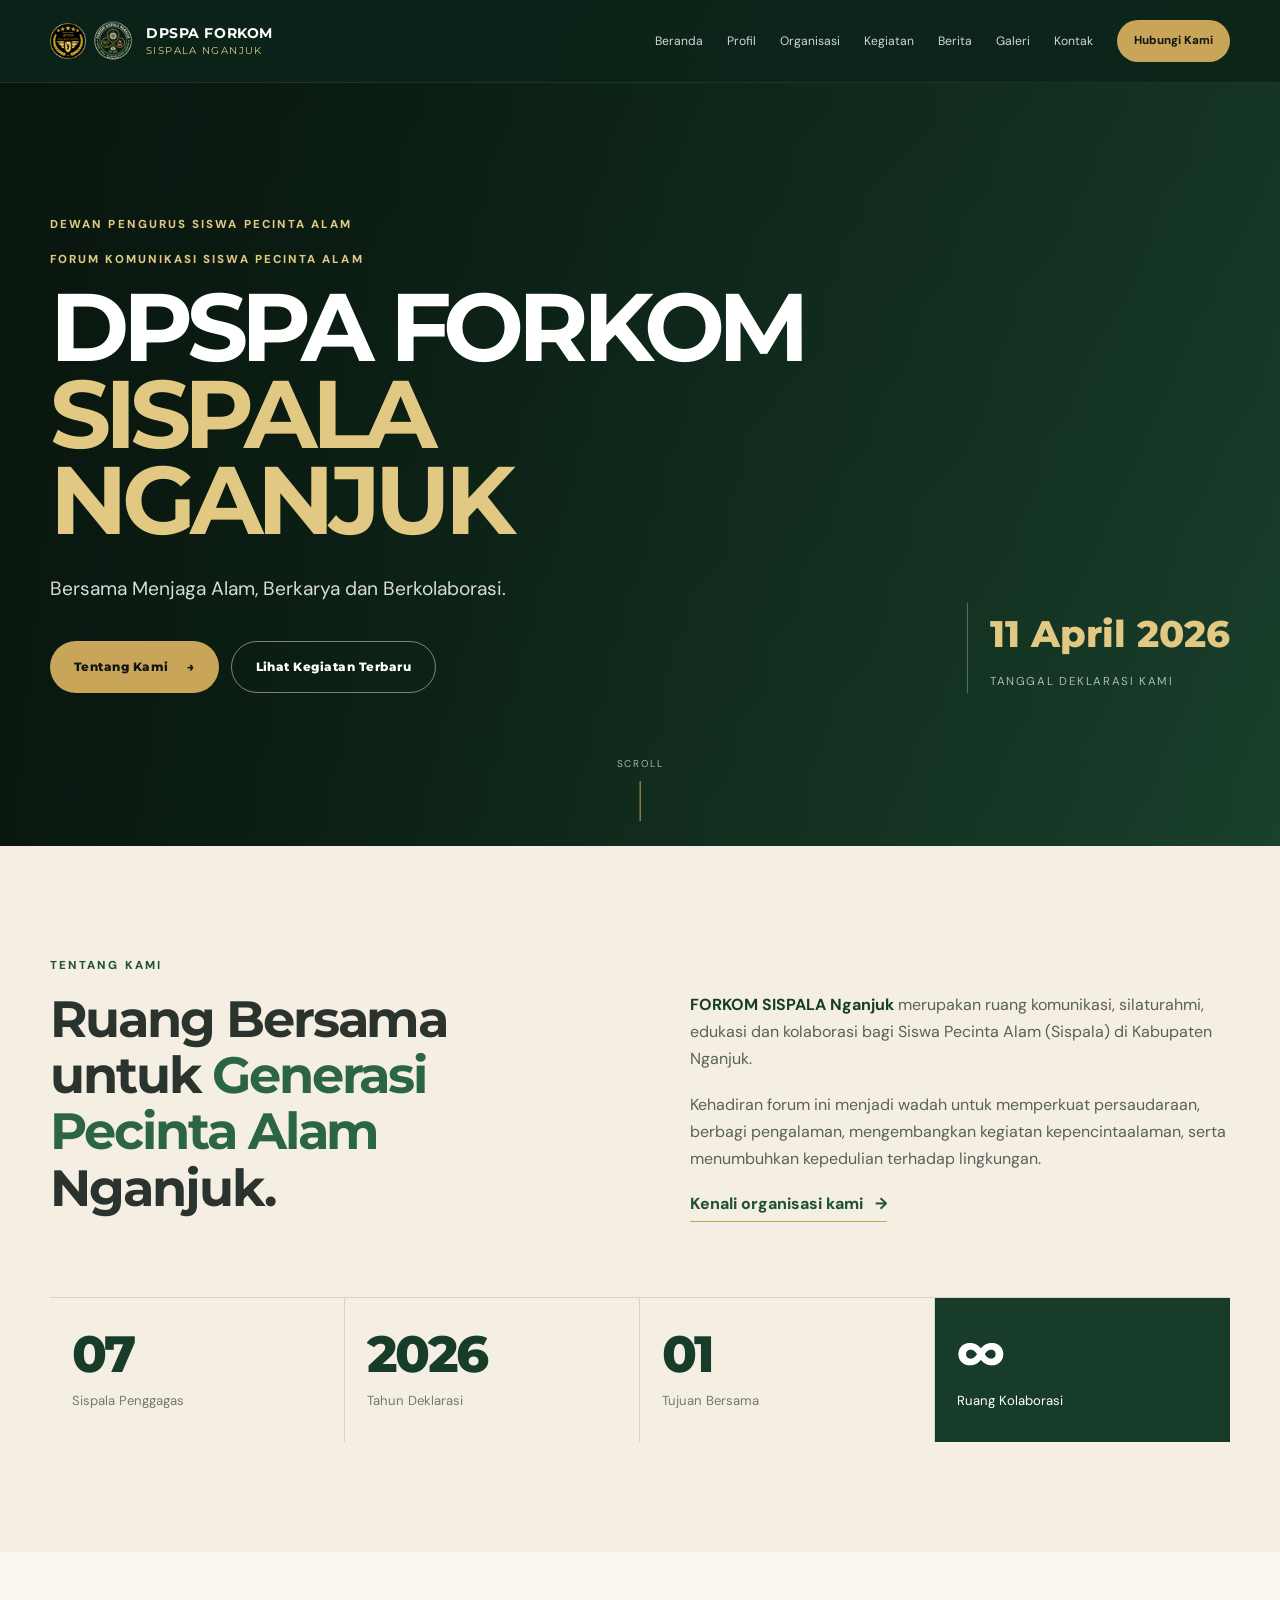
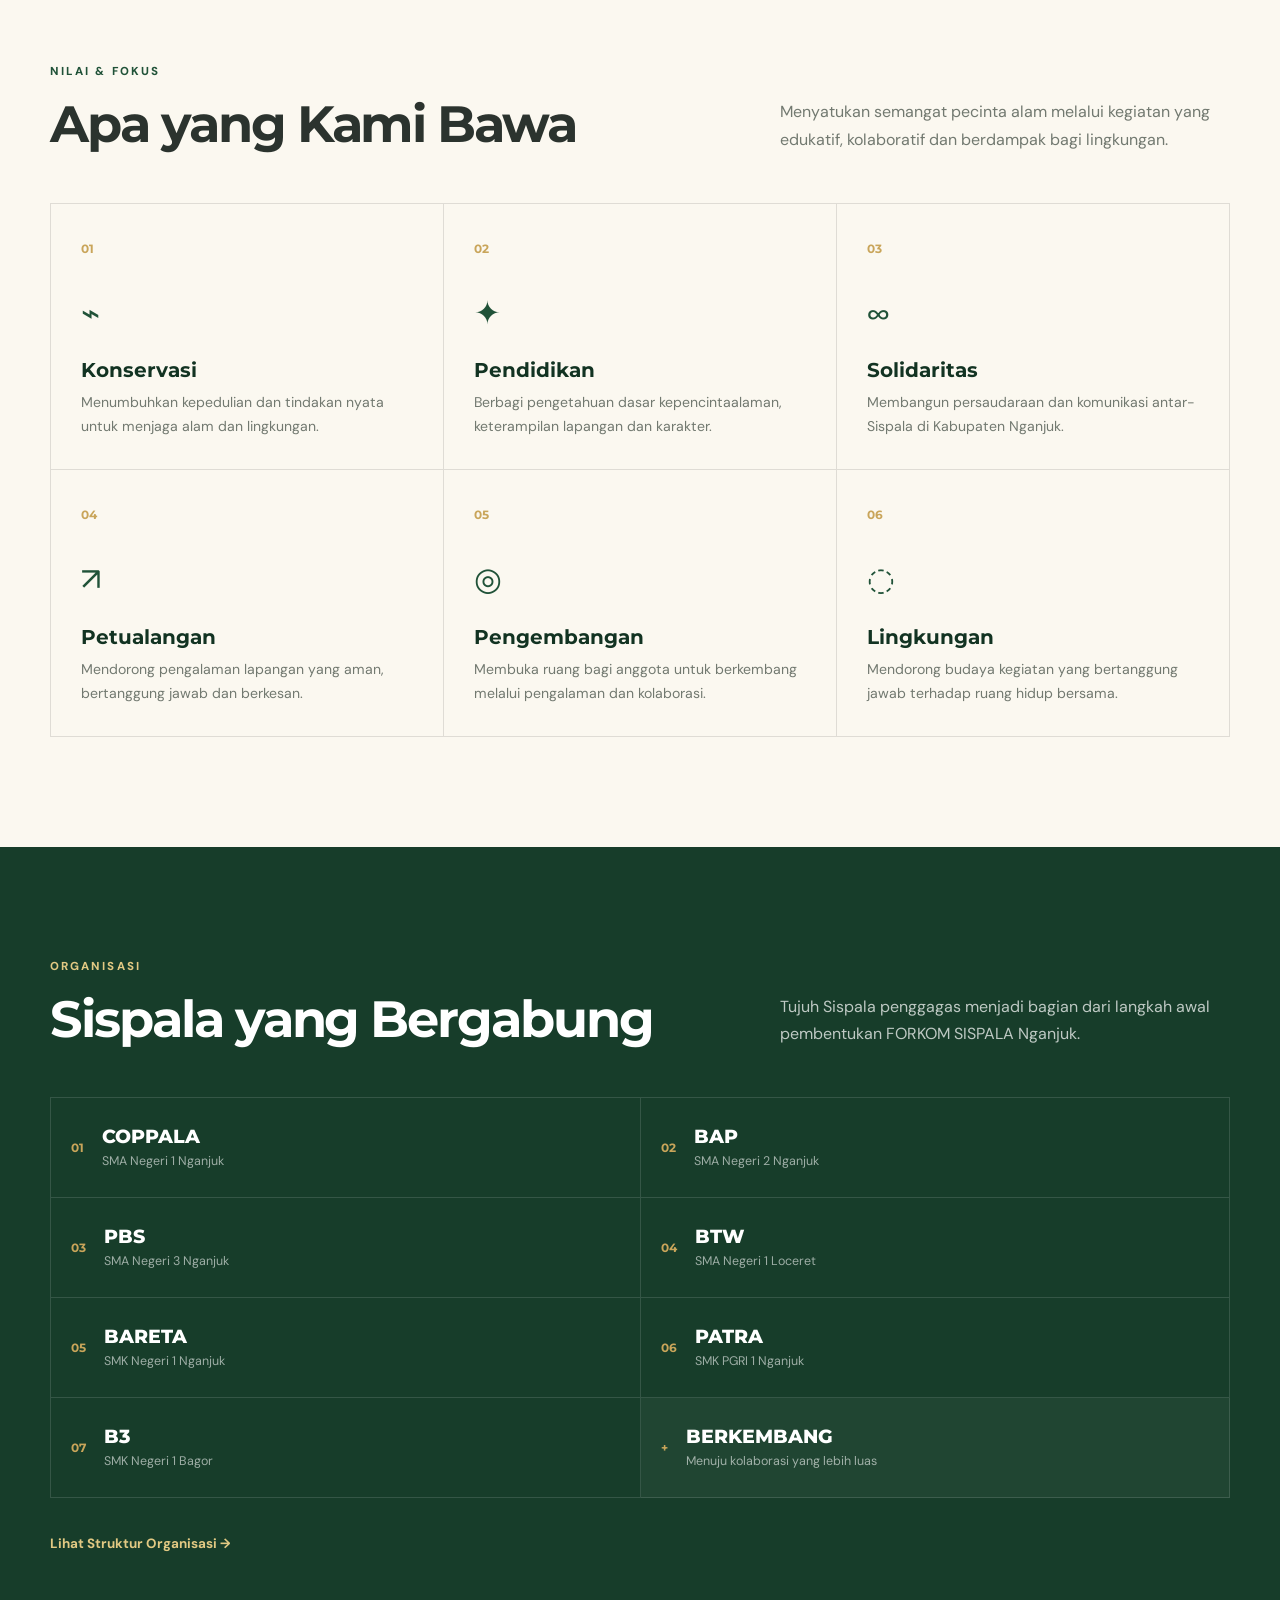
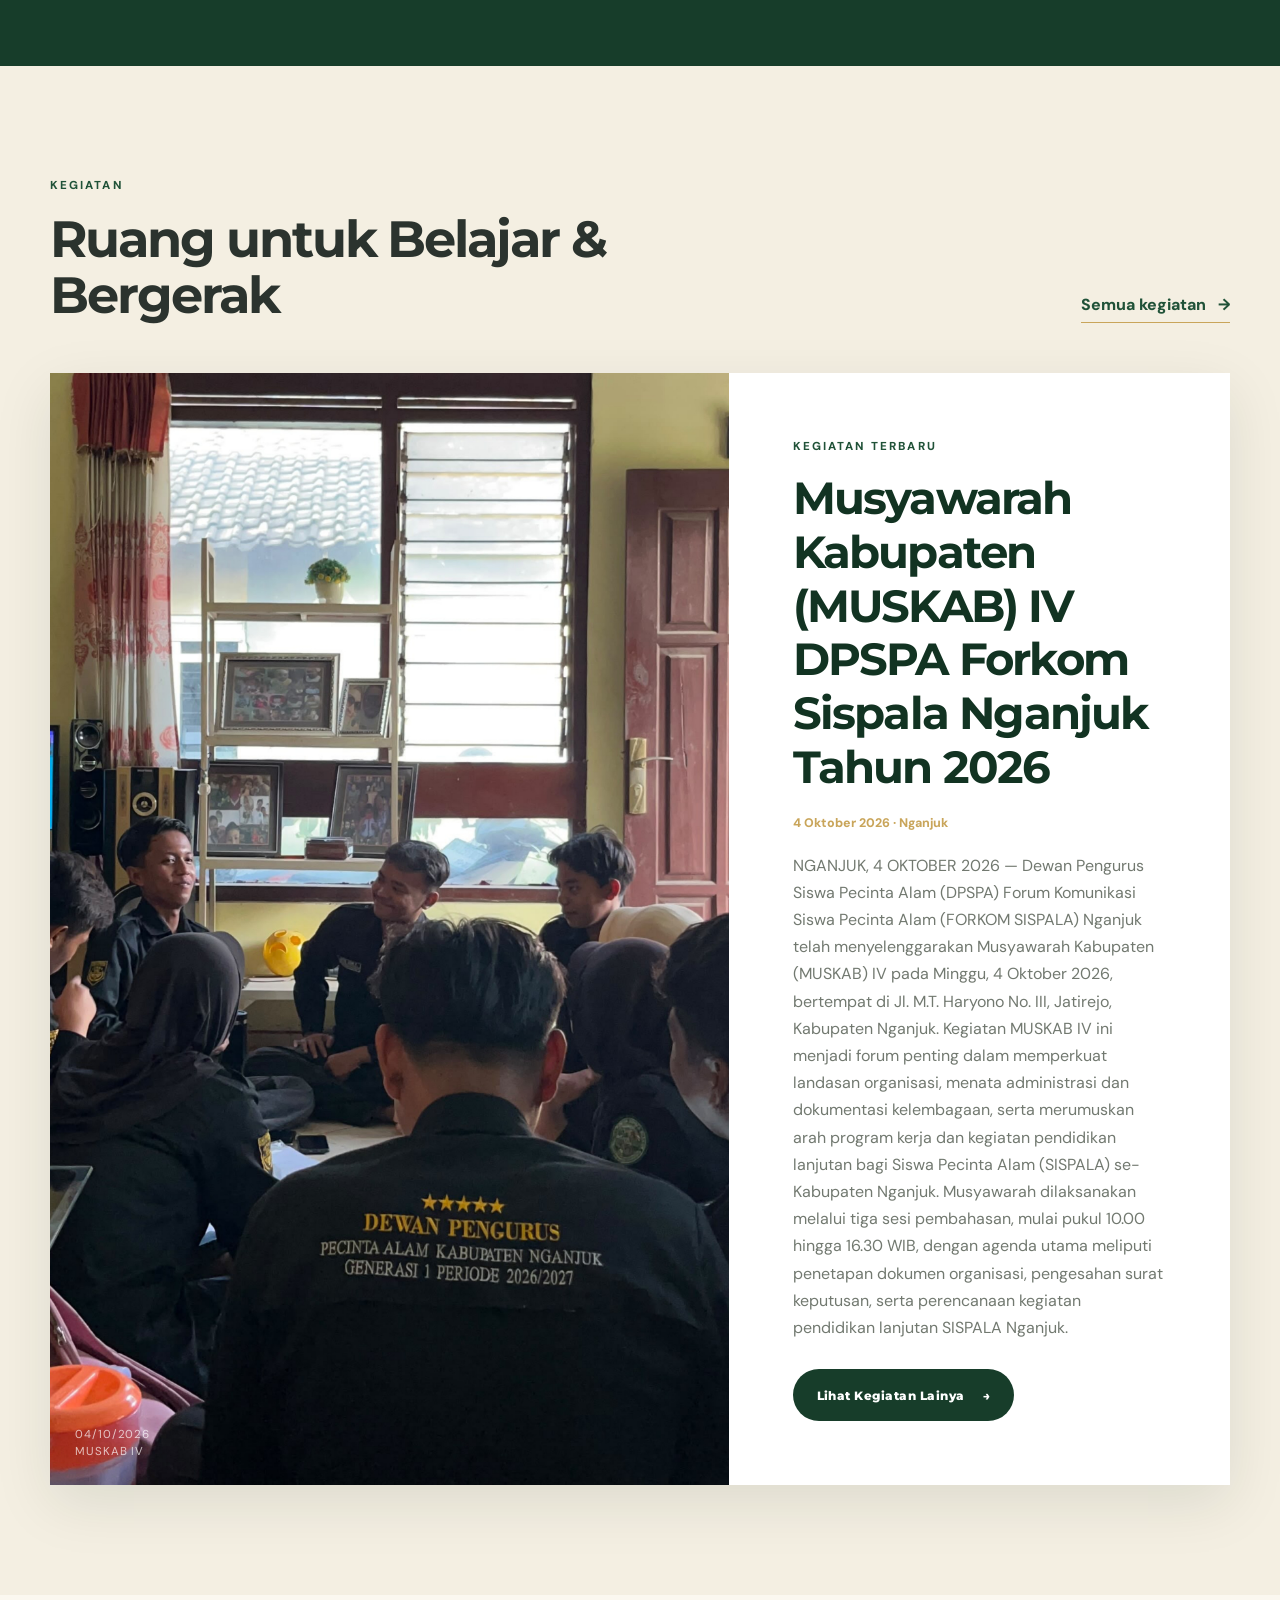
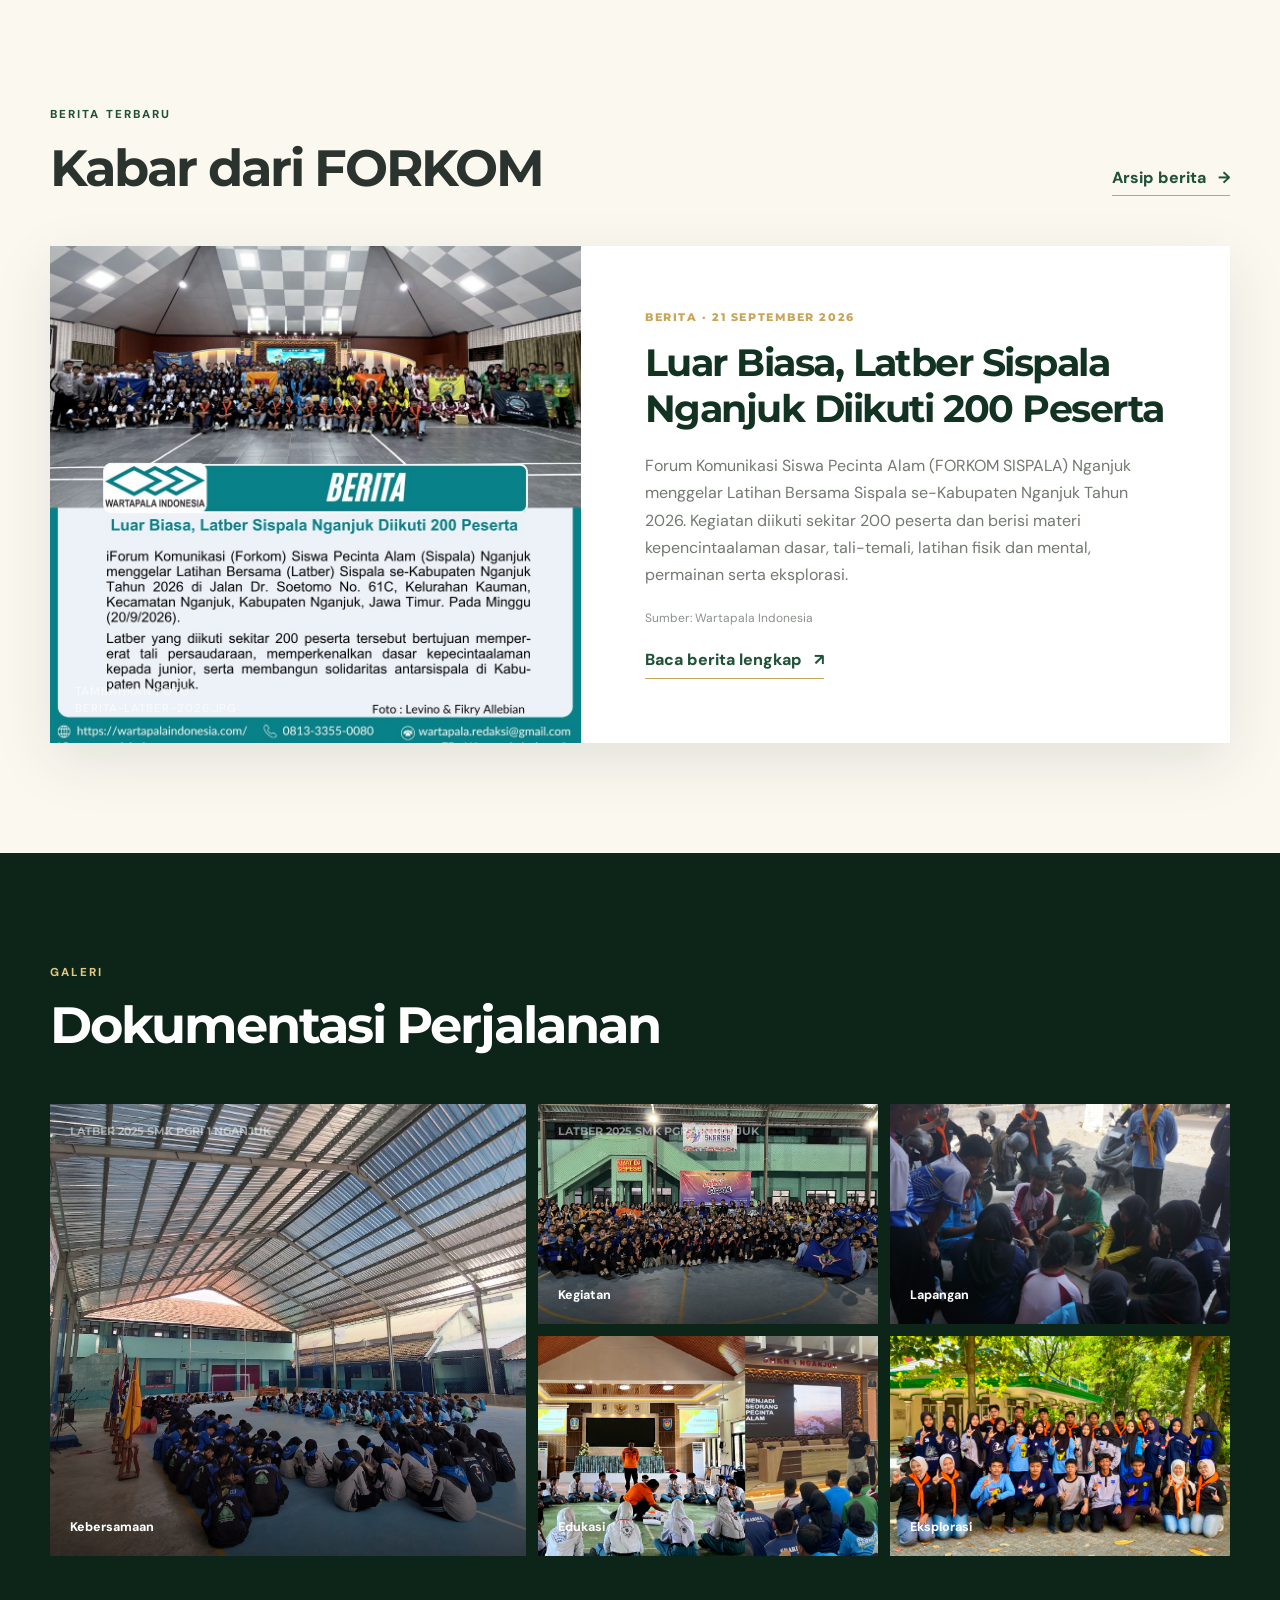
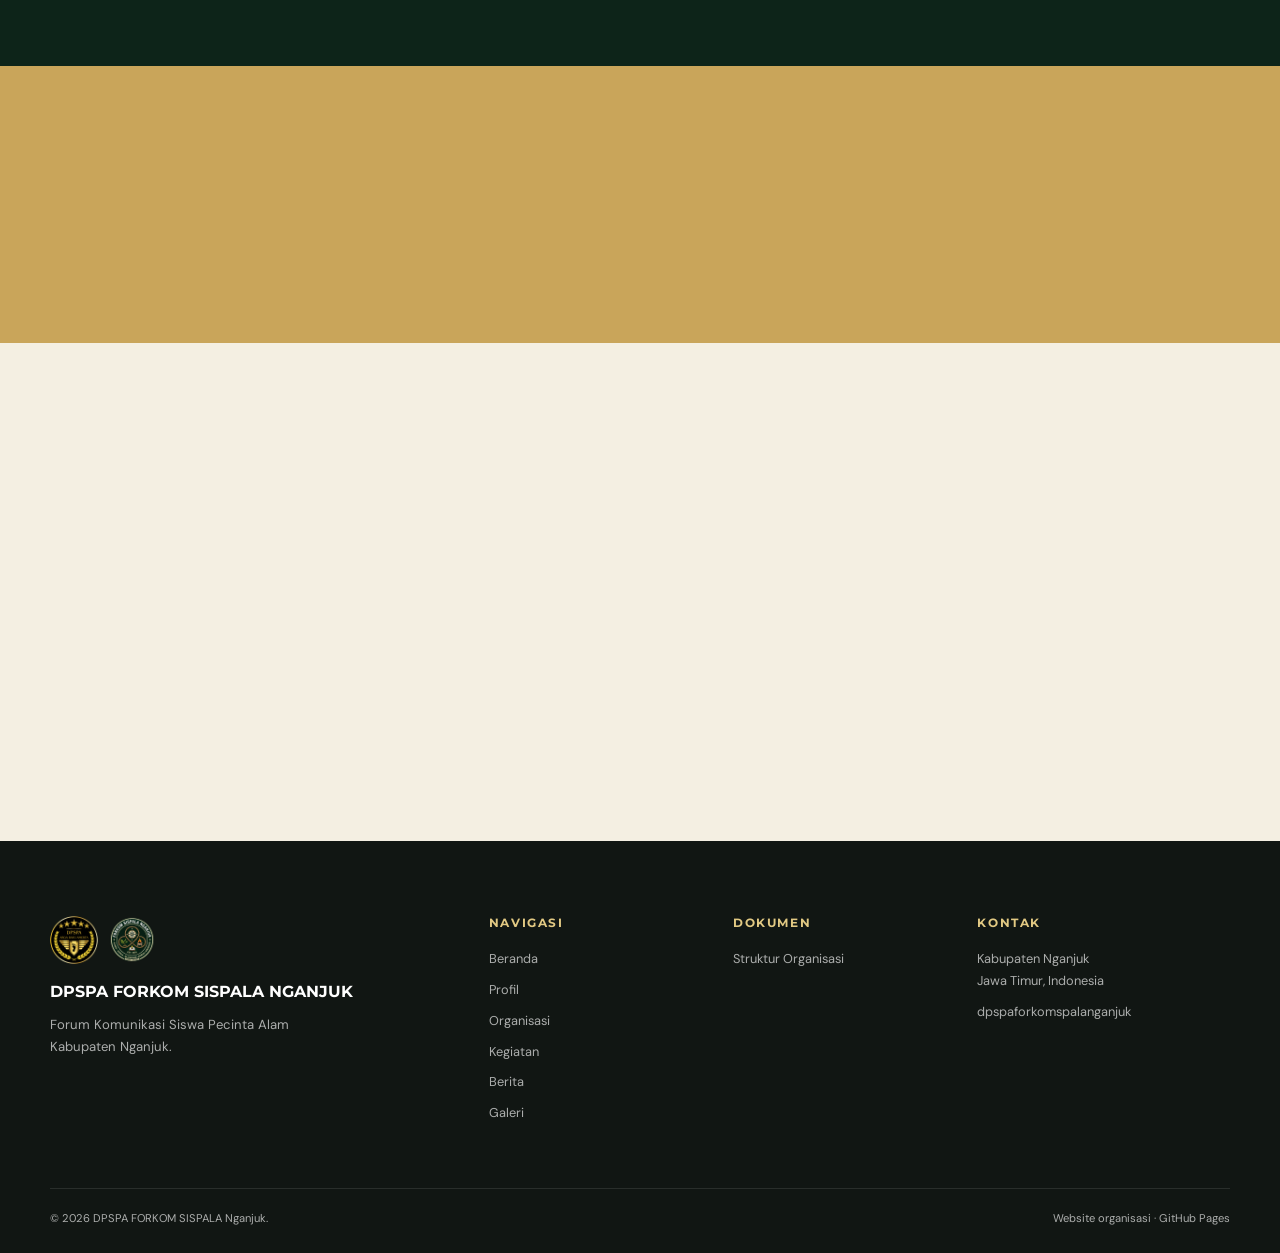
==== commit b95cf30b: "Update index.html" ====
--- a/index.html
+++ b/index.html
@@ -240,7 +240,7 @@
         <div class="featured-activity reveal">
           <div class="activity-image image-placeholder">
             <img src="images/kegiatan/muskab-4.jpg" alt="MUSKAB IV DPSPA Forkom Sispala Nganjuk" onerror="this.style.display='none'">
-            <span>Tambahkan foto<br>muskab-4,jpg</span>
+            <span>04/10/2026<br>MUSKAB IV</span>
           </div>
           <div class="activity-content">
             <p class="eyebrow">KEGIATAN TERBARU</p>
